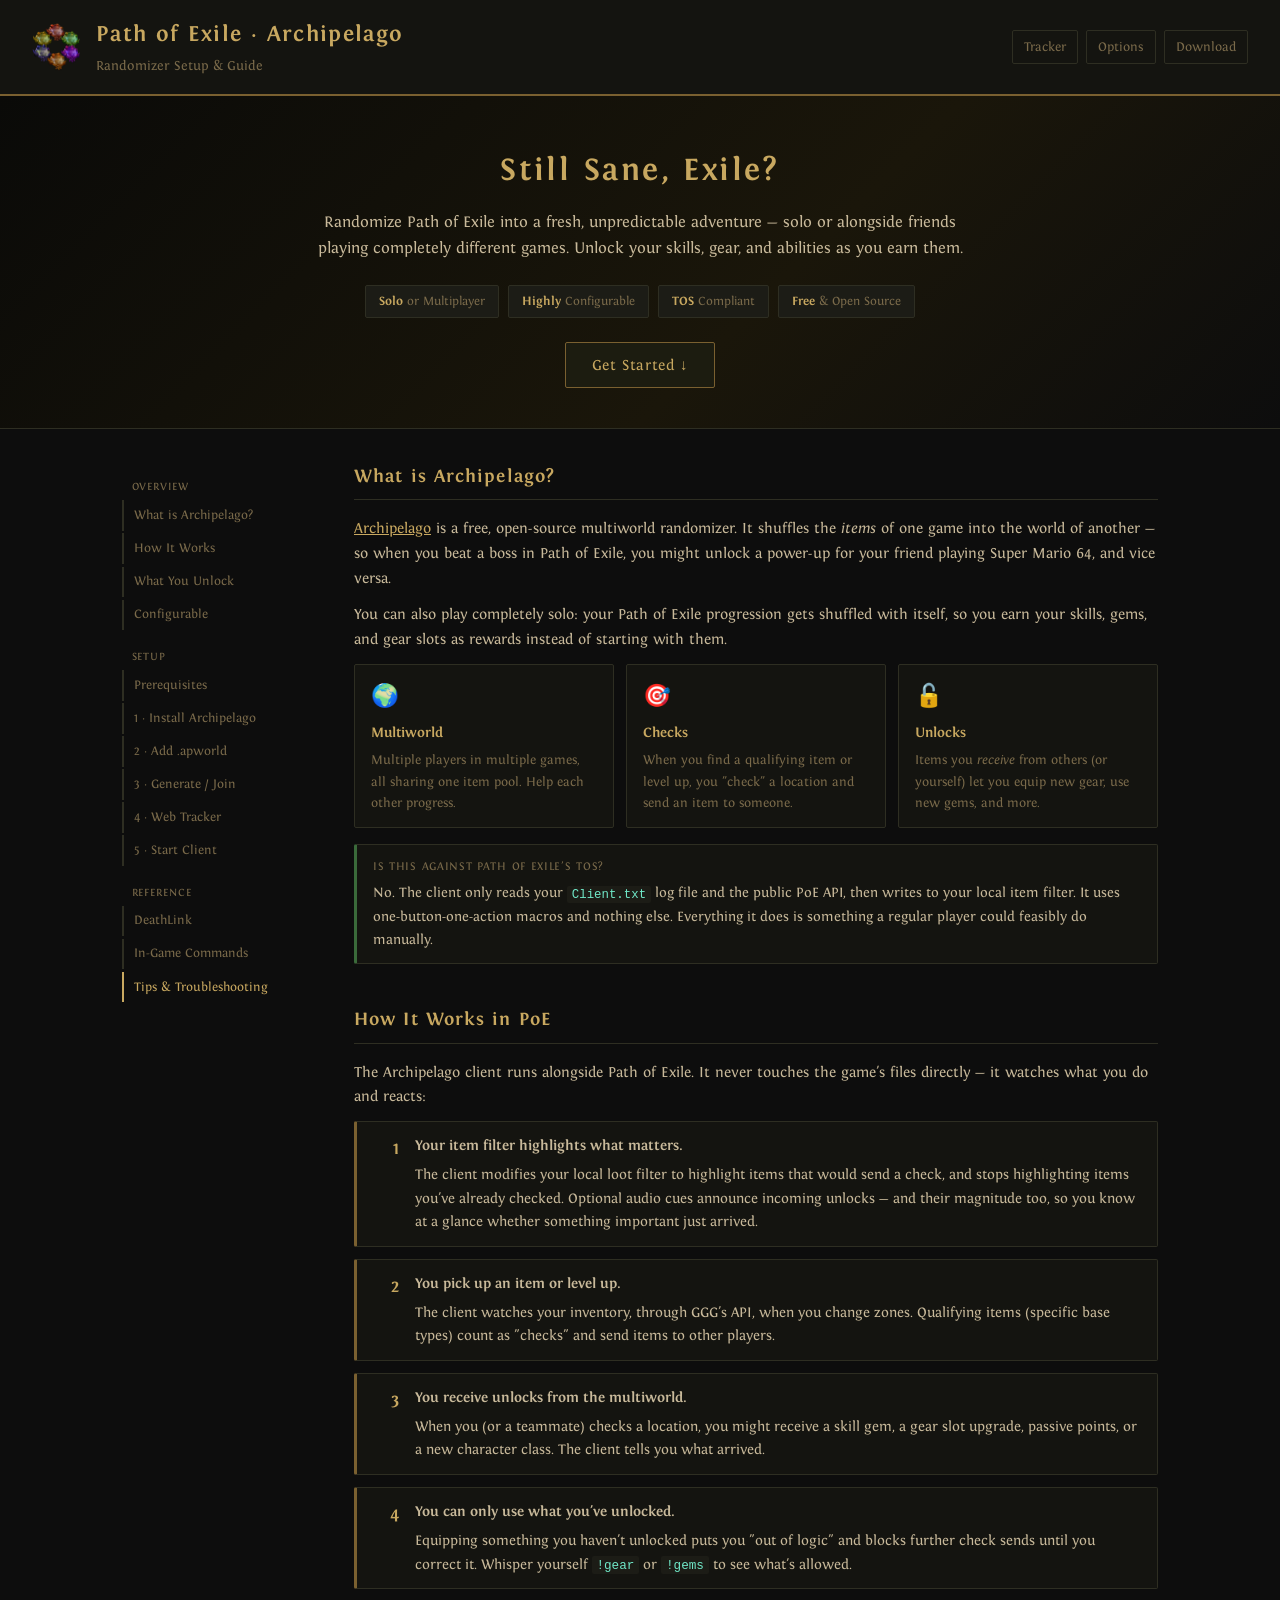
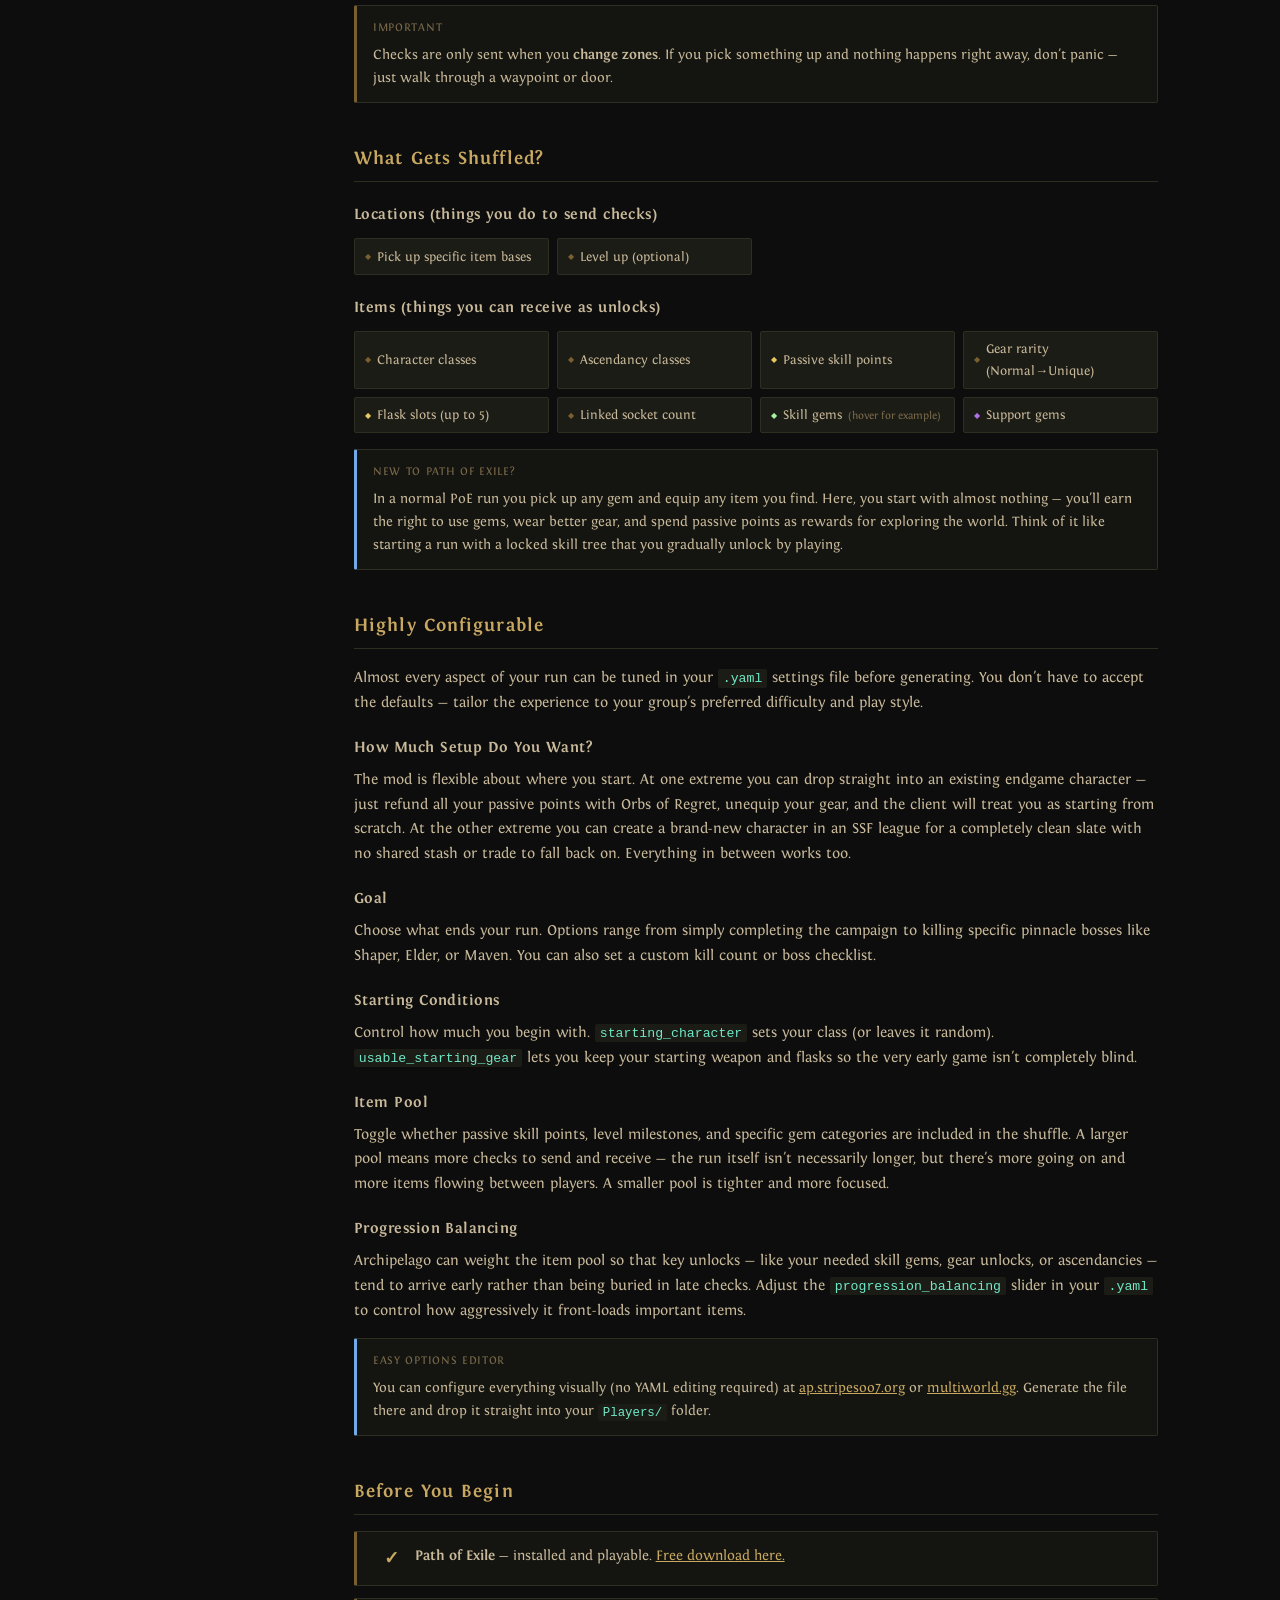
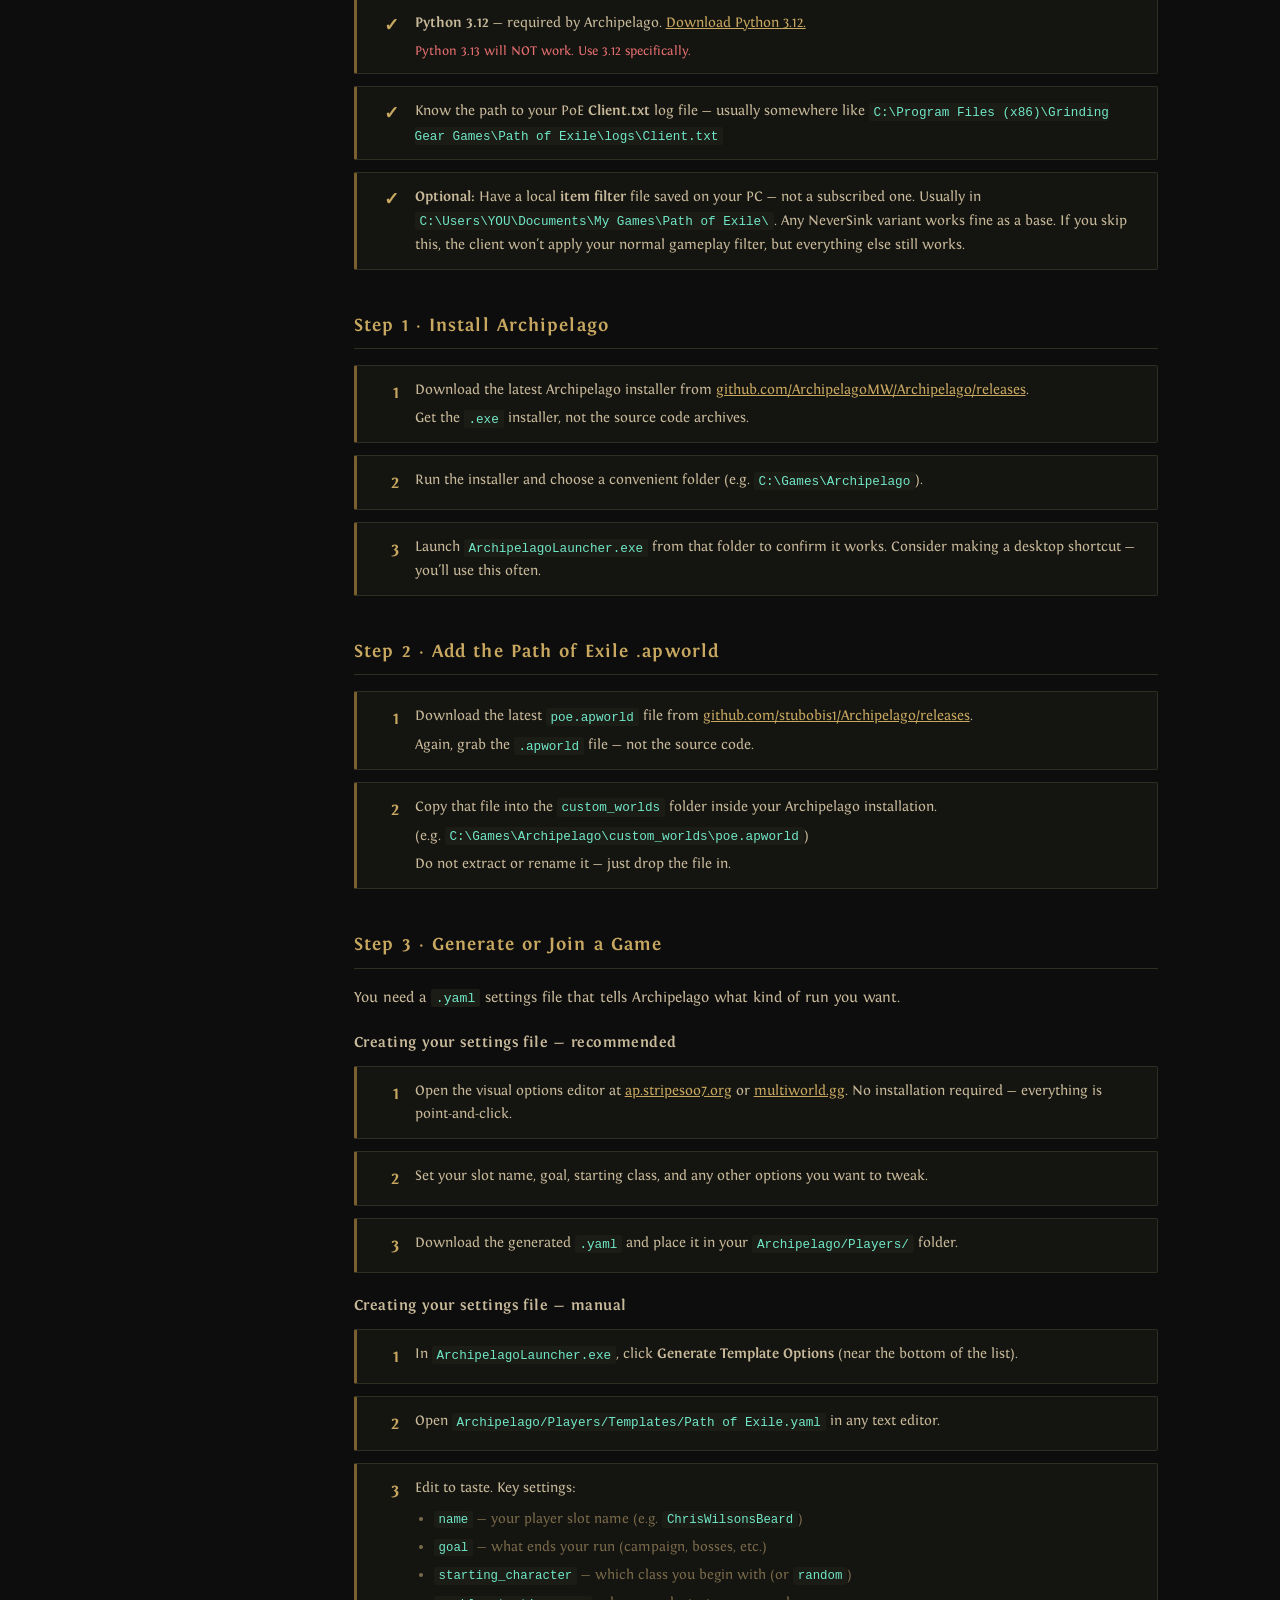
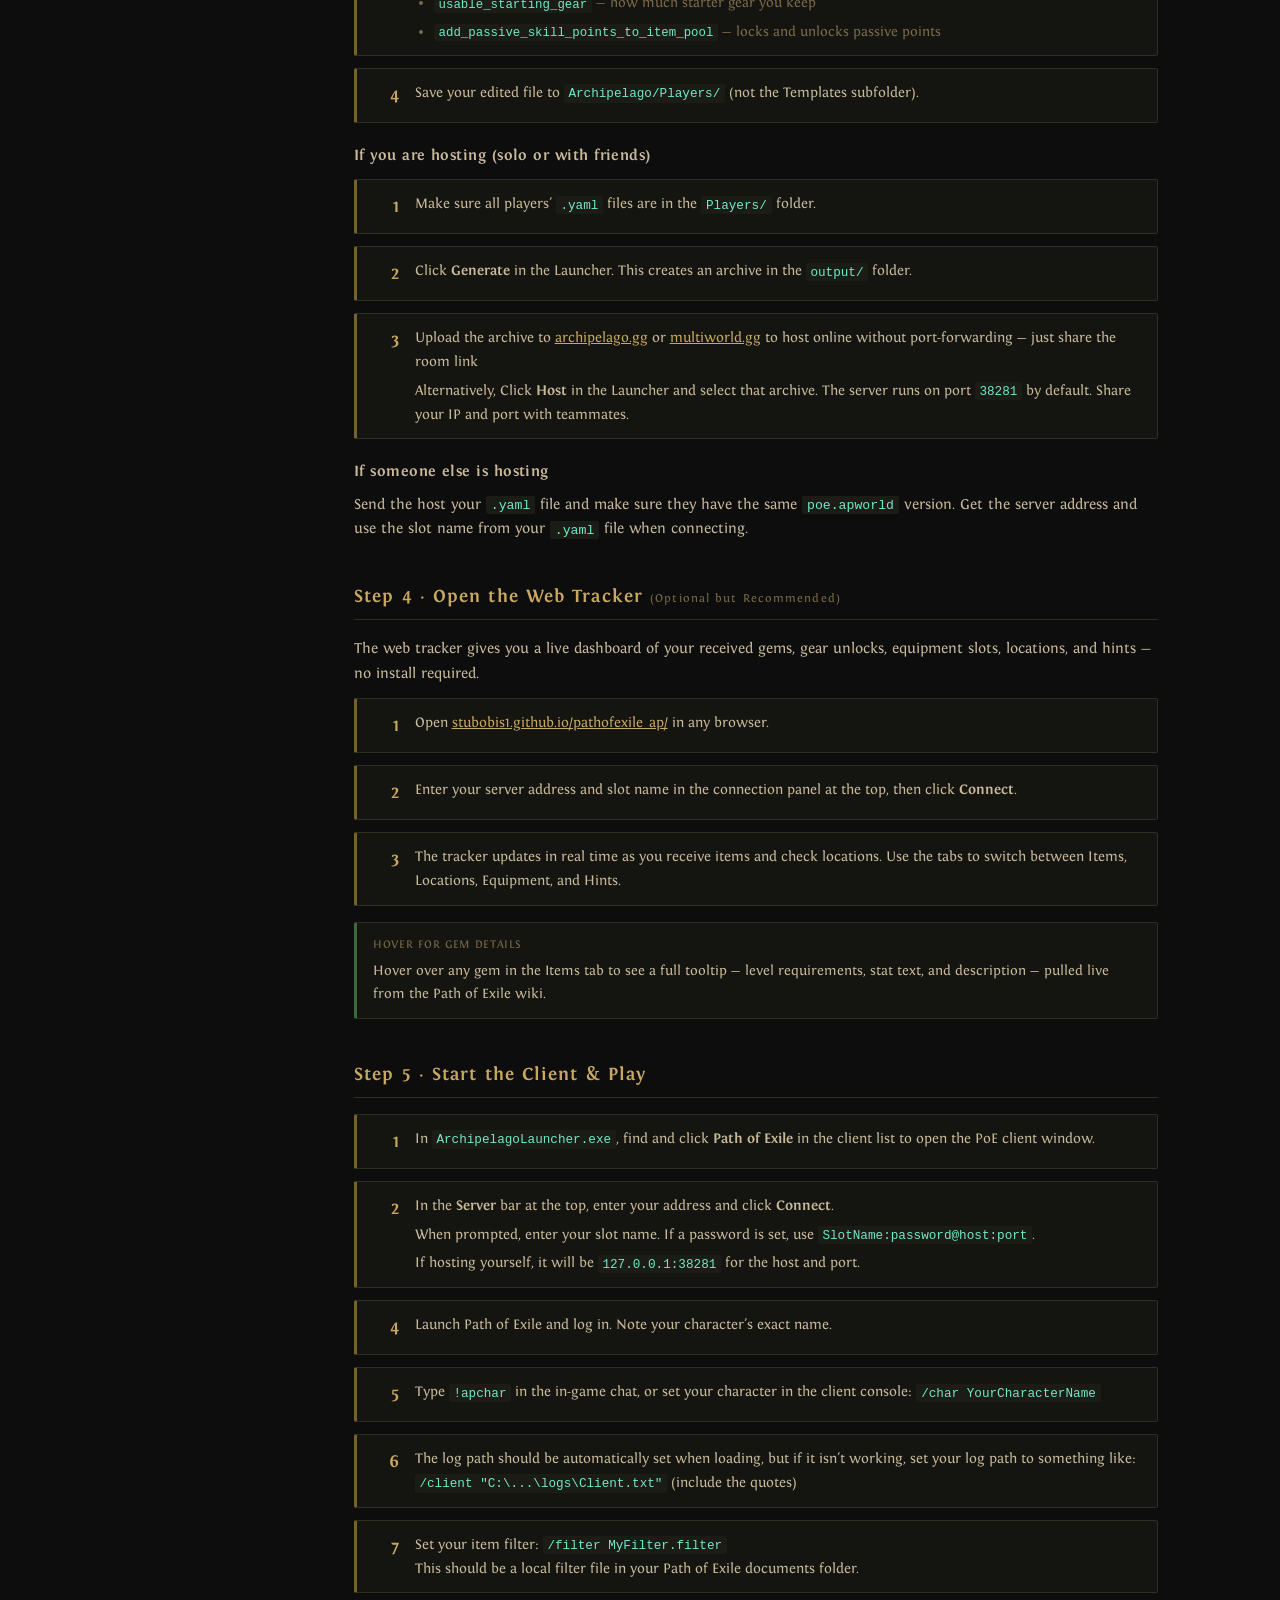
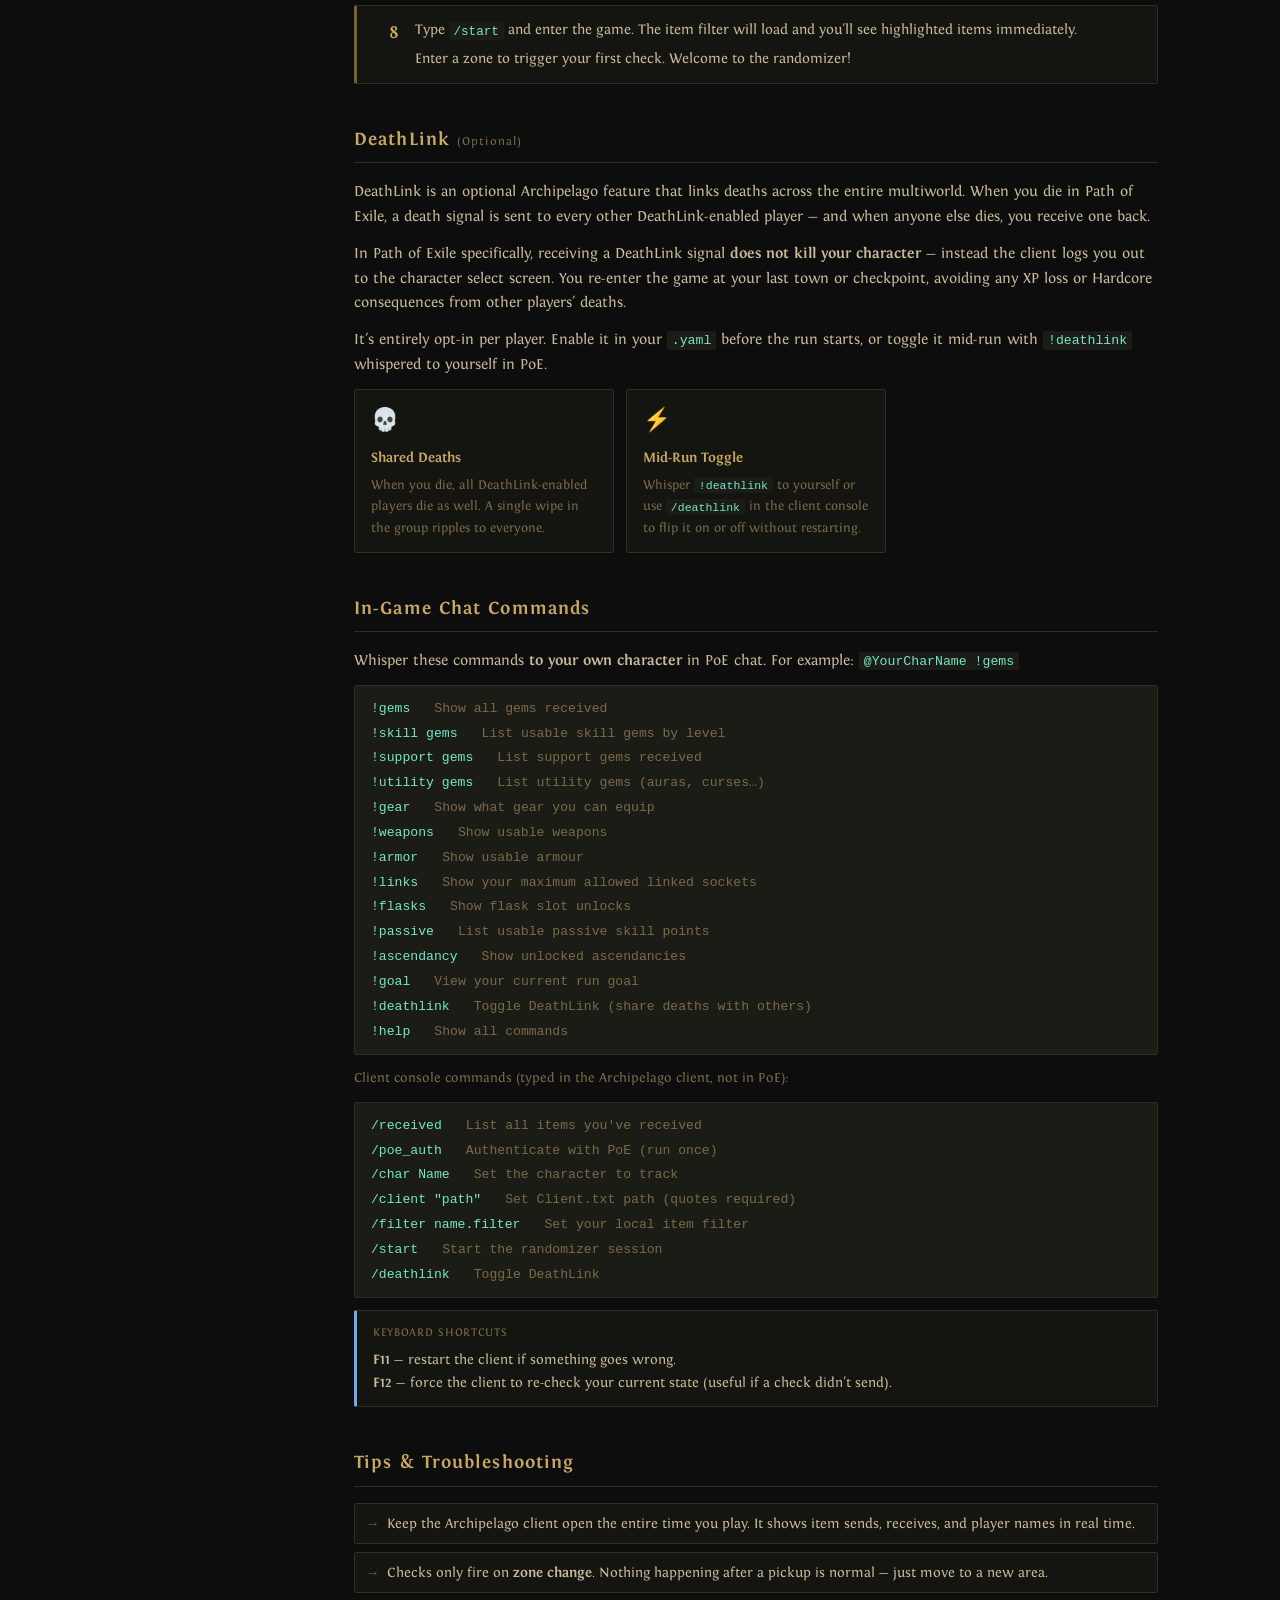
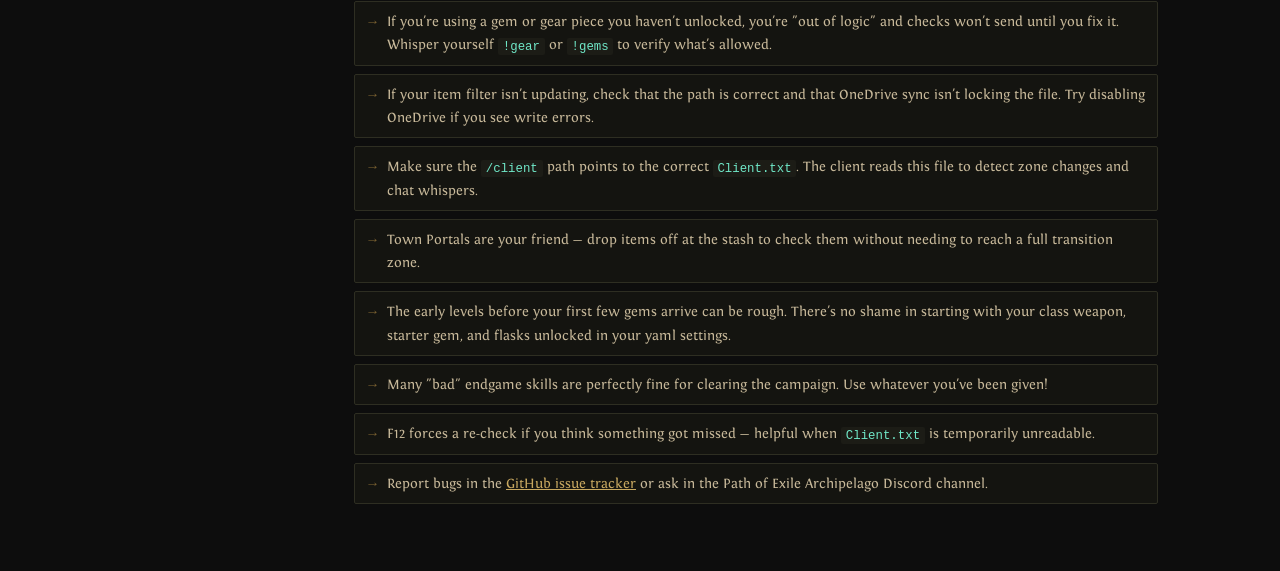
==== guide.html @ 64360c92 "wip guide and options" ====
<!DOCTYPE html>
<html lang="en">
<head>
  <meta charset="UTF-8">
  <meta name="viewport" content="width=device-width, initial-scale=1.0">
  <title>Path of Exile Archipelago — Setup Guide</title>
  <link rel="icon" href="images/poeAP.png">
  <style>
    @font-face {
      font-family: 'Fontin';
      src: url('fontin_pc/Fontin-Regular.otf') format('opentype');
      font-weight: normal;
      font-style: normal;
    }
    @font-face {
      font-family: 'Fontin';
      src: url('fontin_pc/Fontin-Bold.otf') format('opentype');
      font-weight: bold;
      font-style: normal;
    }
    @font-face {
      font-family: 'Fontin';
      src: url('fontin_pc/Fontin-Italic.otf') format('opentype');
      font-weight: normal;
      font-style: italic;
    }
    @font-face {
      font-family: 'Fontin SmallCaps';
      src: url('fontin_pc/Fontin-SmallCaps.otf') format('opentype');
      font-weight: normal;
      font-style: normal;
    }
    *, *::before, *::after { box-sizing: border-box; margin: 0; padding: 0; }

    :root {
      --bg:       #0d0d0d;
      --bg2:      #141410;
      --bg3:      #1c1c16;
      --border:   #2e2e22;
      --gold:     #c8a860;
      --gold-dim: #7a6030;
      --text:     #c8b99a;
      --text-dim: #7a6a4a;
      --green:    #a5f3a5;
      --green-dim:#3a6a3a;
      --red:      #e87070;
      --blue:     #70aae8;
      --purple:   #b070e8;
      --teal:     #70e8c8;
    }

    html, body { height: 100%; }

    body {
      background: var(--bg);
      color: var(--text);
      font-family: 'Fontin', 'Georgia', serif;
      font-size: 15px;
      line-height: 1.65;
      display: flex;
      flex-direction: column;
    }

    /* ── Header ── */
    #header {
      background: var(--bg2);
      border-bottom: 2px solid var(--gold-dim);
      padding: 1rem 2rem;
      display: flex;
      align-items: center;
      gap: 1rem;
    }
    #header-logo { height: 48px; width: auto; flex-shrink: 0; }
    #header-titles { flex: 1; }
    #header h1 { font-size: 1.4rem; color: var(--gold); letter-spacing: 0.06em; }
    #header p  { font-size: 0.85rem; color: var(--text-dim); margin-top: 0.15rem; }
    #header-nav a {
      color: var(--text-dim);
      text-decoration: none;
      font-size: 0.82rem;
      padding: 0.3rem 0.7rem;
      border: 1px solid var(--border);
      border-radius: 2px;
      transition: color 0.2s, border-color 0.2s;
      white-space: nowrap;
    }
    #header-nav a:hover { color: var(--gold); border-color: var(--gold-dim); }

    /* ── Hero ── */
    #hero {
      background: linear-gradient(135deg, #0a0a08 0%, #1a160a 60%, #0d0d0d 100%);
      border-bottom: 1px solid var(--border);
      padding: 3rem 2rem 2.5rem;
      text-align: center;
    }
    #hero h2 {
      font-size: 2rem;
      color: var(--gold);
      letter-spacing: 0.08em;
      margin-bottom: 0.75rem;
    }
    #hero p {
      max-width: 680px;
      margin: 0 auto 1.5rem;
      color: var(--text);
      font-size: 1rem;
    }
    .hero-badge-row {
      display: flex;
      flex-wrap: wrap;
      gap: 0.6rem;
      justify-content: center;
      margin-bottom: 1.5rem;
    }
    .hero-badge {
      background: var(--bg3);
      border: 1px solid var(--border);
      padding: 0.3rem 0.8rem;
      border-radius: 2px;
      font-size: 0.78rem;
      color: var(--text-dim);
    }
    .hero-badge span { color: var(--gold); font-weight: bold; }
    .btn-primary {
      display: inline-block;
      background: #1c1c10;
      border: 1px solid var(--gold-dim);
      color: var(--gold);
      font-family: 'Fontin', 'Georgia', serif;
      font-size: 0.95rem;
      padding: 0.6rem 1.6rem;
      cursor: pointer;
      border-radius: 2px;
      text-decoration: none;
      transition: background 0.2s, border-color 0.2s;
      letter-spacing: 0.04em;
    }
    .btn-primary:hover { background: #2a2a14; border-color: var(--gold); }

    /* ── Page Layout ── */
    #page { flex: 1; display: flex; max-width: 1100px; width: 100%; margin: 0 auto; padding: 2rem; gap: 2rem; }

    /* ── Sidebar nav ── */
    #nav-toggle { display: none; }
    #nav-dropdown { display: block; }
    #sidenav {
      width: 200px;
      flex-shrink: 0;
      position: sticky;
      top: 1rem;
      align-self: flex-start;
    }
    #sidenav ul { list-style: none; }
    #sidenav li + li { margin-top: 0.15rem; }
    #sidenav a {
      display: block;
      color: var(--text-dim);
      text-decoration: none;
      font-size: 0.8rem;
      padding: 0.3rem 0.6rem;
      border-left: 2px solid var(--border);
      transition: color 0.2s, border-color 0.2s;
    }
    #sidenav a:hover, #sidenav a.active { color: var(--gold); border-left-color: var(--gold); }
    #sidenav .nav-section {
      font-size: 0.68rem;
      text-transform: uppercase;
      letter-spacing: 0.08em;
      color: var(--text-dim);
      padding: 0.6rem 0.6rem 0.25rem;
      margin-top: 0.5rem;
    }

    /* ── Main content ── */
    #main { flex: 1; min-width: 0; }

    /* ── Sections ── */
    .guide-section {
      margin-bottom: 2.5rem;
      scroll-margin-top: 1rem;
    }
    .guide-section h2 {
      font-size: 1.15rem;
      color: var(--gold);
      letter-spacing: 0.06em;
      border-bottom: 1px solid var(--border);
      padding-bottom: 0.5rem;
      margin-bottom: 1rem;
    }
    .guide-section h3 {
      font-size: 0.95rem;
      color: var(--text);
      margin: 1.2rem 0 0.5rem;
      letter-spacing: 0.03em;
    }
    .guide-section p { margin-bottom: 0.75rem; color: var(--text); }
    .guide-section p:last-child { margin-bottom: 0; }

    /* ── Step cards ── */
    .step-list { display: flex; flex-direction: column; gap: 0.75rem; margin-top: 0.75rem; }
    .step-card {
      background: var(--bg2);
      border: 1px solid var(--border);
      border-left: 3px solid var(--gold-dim);
      border-radius: 2px;
      padding: 0.75rem 1rem;
      display: flex;
      gap: 1rem;
      align-items: flex-start;
    }
    .step-num {
      color: var(--gold);
      font-size: 1.1rem;
      font-weight: bold;
      flex-shrink: 0;
      min-width: 1.6rem;
      text-align: right;
    }
    .step-body { flex: 1; }
    .step-body strong { color: var(--text); }
    .step-body p { margin-bottom: 0.3rem; font-size: 0.9rem; }
    .step-body p:last-child { margin-bottom: 0; }

    /* ── Info / warning boxes ── */
    .info-box {
      background: var(--bg2);
      border: 1px solid var(--border);
      border-left: 3px solid var(--blue);
      border-radius: 2px;
      padding: 0.75rem 1rem;
      margin: 1rem 0;
      font-size: 0.88rem;
    }
    .info-box.warn { border-left-color: var(--gold-dim); }
    .info-box.ok   { border-left-color: var(--green-dim); }
    .info-box .box-title {
      font-size: 0.72rem;
      text-transform: uppercase;
      letter-spacing: 0.06em;
      color: var(--text-dim);
      margin-bottom: 0.35rem;
    }
    .info-box p { margin: 0; }

    /* ── Concept cards ── */
    .concept-grid {
      display: grid;
      grid-template-columns: repeat(auto-fill, minmax(220px, 1fr));
      gap: 0.75rem;
      margin-top: 0.75rem;
    }
    .concept-card {
      background: var(--bg2);
      border: 1px solid var(--border);
      border-radius: 2px;
      padding: 0.8rem 1rem;
    }
    .concept-card .cc-icon { font-size: 1.4rem; margin-bottom: 0.4rem; }
    .concept-card .cc-title { color: var(--gold); font-size: 0.88rem; font-weight: bold; margin-bottom: 0.3rem; }
    .concept-card .cc-body { font-size: 0.82rem; color: var(--text-dim); }

    /* ── Item unlock list ── */
    .unlock-grid {
      display: grid;
      grid-template-columns: repeat(auto-fill, minmax(180px, 1fr));
      gap: 0.5rem;
      margin-top: 0.75rem;
    }
    .unlock-item {
      background: var(--bg3);
      border: 1px solid var(--border);
      border-radius: 2px;
      padding: 0.4rem 0.6rem;
      font-size: 0.82rem;
      display: flex;
      align-items: center;
      gap: 0.4rem;
    }
    .unlock-item::before { content: "◆"; font-size: 0.5rem; color: var(--gold-dim); flex-shrink: 0; }
    .unlock-item.gem::before    { color: var(--green); }
    .unlock-item.support::before{ color: var(--purple); }
    .unlock-item.util::before   { color: var(--blue); }
    .unlock-item.flask::before  { color: #e8c860; }

    /* ── Code / commands ── */
    .cmd-block {
      background: var(--bg3);
      border: 1px solid var(--border);
      border-radius: 2px;
      padding: 0.75rem 1rem;
      font-family: monospace;
      font-size: 0.82rem;
      margin: 0.75rem 0;
      overflow-x: auto;
    }
    .cmd-block .cmd-line { display: flex; gap: 1.5rem; margin-bottom: 0.2rem; }
    .cmd-block .cmd-line:last-child { margin-bottom: 0; }
    .cmd-code { color: var(--teal); white-space: nowrap; }
    .cmd-desc { color: var(--text-dim); }
    code {
      font-family: monospace;
      background: var(--bg3);
      color: var(--teal);
      padding: 0.1rem 0.3rem;
      border-radius: 2px;
      font-size: 0.88em;
    }
    a { color: var(--gold); }
    a:hover { color: #e8c880; }

    /* ── Tips list ── */
    .tips-list { list-style: none; display: flex; flex-direction: column; gap: 0.5rem; margin-top: 0.5rem; }
    .tips-list li {
      background: var(--bg2);
      border: 1px solid var(--border);
      border-radius: 2px;
      padding: 0.5rem 0.75rem;
      font-size: 0.88rem;
      padding-left: 2rem;
      position: relative;
    }
    .tips-list li::before {
      content: "→";
      position: absolute;
      left: 0.65rem;
      color: var(--gold-dim);
    }

    /* ── Responsive ── */
    @media (max-width: 700px) {
      /* Header */
      #header { padding: 0.6rem 1rem; gap: 0.6rem; }
      #header h1 { font-size: 1rem; }
      #header p { display: none; }
      #header-logo { height: 32px; }
      #header-nav a { font-size: 0.75rem; padding: 0.25rem 0.5rem; }

      /* Hero */
      #hero { padding: 2rem 1rem 1.5rem; }
      #hero h2 { font-size: 1.35rem; }
      #hero p { font-size: 0.9rem; }
      .hero-badge-row { gap: 0.4rem; }
      .hero-badge { font-size: 0.72rem; padding: 0.2rem 0.6rem; }

      /* Layout */
      #page { flex-direction: column; padding: 1rem; gap: 0; }

      /* Sidenav — sticky collapsible dropdown */
      #sidenav {
        width: 100%;
        position: sticky;
        top: 0;
        z-index: 50;
        background: var(--bg2);
        border-bottom: 1px solid var(--border);
        margin: 0 -1rem;
        width: calc(100% + 2rem);
        padding: 0;
      }
      #sidenav::after { display: none; }
      #nav-toggle {
        display: flex;
        align-items: center;
        justify-content: space-between;
        width: 100%;
        padding: 0.6rem 1rem;
        background: none;
        border: none;
        color: var(--gold);
        font-family: 'Fontin SmallCaps', serif;
        font-size: 0.85rem;
        cursor: pointer;
        text-align: left;
      }
      #nav-toggle-label { flex: 1; }
      #nav-toggle-arrow {
        font-size: 0.7rem;
        color: var(--text-dim);
        transition: transform 0.2s;
      }
      #sidenav.open #nav-toggle-arrow { transform: rotate(180deg); }
      #nav-dropdown {
        display: none;
        padding: 0.25rem 0 0.5rem;
        border-top: 1px solid var(--border);
      }
      #sidenav.open #nav-dropdown { display: block; }
      #sidenav ul {
        display: block;
        padding: 0;
      }
      #sidenav li + li { margin-top: 0; }
      #sidenav .nav-section {
        font-size: 0.62rem;
        padding: 0.4rem 1rem 0.15rem;
        margin-top: 0.25rem;
      }
      #sidenav a {
        border-left: none;
        border: none;
        border-radius: 0;
        padding: 0.45rem 1.25rem;
        white-space: normal;
        font-size: 0.82rem;
        color: var(--text-dim);
        display: block;
      }
      #sidenav a:hover  { color: var(--text); background: var(--bg3); }
      #sidenav a.active { color: var(--gold); background: var(--bg3); }

      #main { margin-top: 1rem; }

      /* Sections */
      .guide-section { margin-bottom: 1.75rem; }
      .guide-section h2 { font-size: 1rem; }
      .guide-section h3 { font-size: 0.88rem; }

      /* Step cards */
      .step-card { padding: 0.6rem 0.75rem; gap: 0.6rem; }
      .step-num { font-size: 0.95rem; min-width: 1.2rem; }
      .step-body p { font-size: 0.83rem; }

      /* Grids — single column */
      .concept-grid { grid-template-columns: 1fr; }
      .unlock-grid  { grid-template-columns: 1fr 1fr; }

      /* Code blocks */
      .cmd-block { font-size: 0.75rem; padding: 0.6rem 0.75rem; }
      .cmd-block .cmd-line { flex-direction: column; gap: 0.1rem; }
      .cmd-desc { font-size: 0.72rem; }

      /* Tips */
      .tips-list li { font-size: 0.83rem; }

      /* Info boxes */
      .info-box { font-size: 0.83rem; padding: 0.6rem 0.75rem; }
    }
  </style>
</head>
<body>

<!-- ── Header ── -->
<div id="header">
  <img id="header-logo" src="images/poeAP.png" alt="PoE Archipelago">
  <div id="header-titles">
    <h1>Path of Exile · Archipelago</h1>
    <p>Randomizer Setup &amp; Guide</p>
  </div>
  <nav id="header-nav" style="display:flex;gap:0.5rem">
    <a href="index.html">Tracker</a>
    <a href="options.html">Options</a>
    <a href="https://github.com/stubobis1/Archipelago/releases" target="_blank">Download</a>
  </nav>
</div>

<!-- ── Hero ── -->
<div id="hero">
  <h2>Still Sane, Exile?</h2>
  <p>
    Randomize Path of Exile into a fresh, unpredictable adventure — solo or alongside friends
    playing completely different games. Unlock your skills, gear, and abilities as you earn them.
  </p>
  <div class="hero-badge-row">
    <div class="hero-badge"><span>Solo</span> or Multiplayer</div>
    <div class="hero-badge"><span>Highly</span> Configurable</div>
    <div class="hero-badge"><span>TOS</span> Compliant</div>
    <div class="hero-badge"><span>Free</span> &amp; Open Source</div>
  </div>
  <a class="btn-primary" href="#what-is-archipelago">Get Started ↓</a>
</div>

<!-- ── Main layout ── -->
<div id="page">

  <!-- Sidebar -->
  <nav id="sidenav">
    <button id="nav-toggle" aria-expanded="false" aria-controls="nav-dropdown">
      <span id="nav-toggle-label">Navigation</span>
      <span id="nav-toggle-arrow">▼</span>
    </button>
    <div id="nav-dropdown">
      <div class="nav-section">Overview</div>
      <ul>
        <li><a href="#what-is-archipelago">What is Archipelago?</a></li>
        <li><a href="#how-it-works">How It Works</a></li>
        <li><a href="#what-you-unlock">What You Unlock</a></li>
        <li><a href="#configurable">Configurable</a></li>
      </ul>
      <div class="nav-section">Setup</div>
      <ul>
        <li><a href="#prerequisites">Prerequisites</a></li>
        <li><a href="#install-archipelago">1 · Install Archipelago</a></li>
        <li><a href="#add-apworld">2 · Add .apworld</a></li>
        <li><a href="#generate">3 · Generate / Join</a></li>
        <li><a href="#poptracker">4 · Web Tracker</a></li>
        <li><a href="#start-client">5 · Start Client</a></li>
      </ul>
      <div class="nav-section">Reference</div>
      <ul>
        <li><a href="#deathlink">DeathLink</a></li>
        <li><a href="#commands">In-Game Commands</a></li>
        <li><a href="#tips">Tips &amp; Troubleshooting</a></li>
      </ul>
    </div>
  </nav>

  <!-- Main -->
  <main id="main">

    <!-- ── What is Archipelago ── -->
    <section class="guide-section" id="what-is-archipelago">
      <h2>What is Archipelago?</h2>
      <p>
        <a href="https://archipelago.gg" target="_blank">Archipelago</a> is a free, open-source multiworld randomizer.
        It shuffles the <em>items</em> of one game into the world of another — so when you beat a boss in Path of Exile,
        you might unlock a power-up for your friend playing Super Mario 64, and vice versa.
      </p>
      <p>
        You can also play completely solo: your Path of Exile progression gets shuffled with itself, so you
        earn your skills, gems, and gear slots as rewards instead of starting with them.
      </p>

      <div class="concept-grid">
        <div class="concept-card">
          <div class="cc-icon">🌍</div>
          <div class="cc-title">Multiworld</div>
          <div class="cc-body">Multiple players in multiple games, all sharing one item pool. Help each other progress.</div>
        </div>
        <div class="concept-card">
          <div class="cc-icon">🎯</div>
          <div class="cc-title">Checks</div>
          <div class="cc-body">When you find a qualifying item or level up, you "check" a location and send an item to someone.</div>
        </div>
        <div class="concept-card">
          <div class="cc-icon">🔓</div>
          <div class="cc-title">Unlocks</div>
          <div class="cc-body">Items you <em>receive</em> from others (or yourself) let you equip new gear, use new gems, and more.</div>
        </div>
      </div>

      <div class="info-box ok" style="margin-top:1rem">
        <div class="box-title">Is this against Path of Exile's ToS?</div>
        <p>No. The client only reads your <code>Client.txt</code> log file and the public PoE API, then writes to your
        local item filter. It uses one-button-one-action macros and nothing else. Everything it does is something
        a regular player could feasibly do manually.</p>
      </div>
    </section>


    <!-- ── How It Works ── -->
    <section class="guide-section" id="how-it-works">
      <h2>How It Works in PoE</h2>
      <p>The Archipelago client runs alongside Path of Exile. It never touches the game's files directly — it watches
      what you do and reacts:</p>

      <div class="step-list">
          <div class="step-card">
          <div class="step-num">1</div>
          <div class="step-body">
            <p><strong>Your item filter highlights what matters.</strong></p>
            <p>The client modifies your local loot filter to highlight items that would send a check,
            and stops highlighting items you've already checked. Optional audio cues announce incoming unlocks — and their magnitude too, so you know at a glance whether something important just arrived.</p>
          </div>
        </div>
        <div class="step-card">
          <div class="step-num">2</div>
          <div class="step-body">
            <p><strong>You pick up an item or level up.</strong></p>
            <p>The client watches your inventory, through GGG's API, when you change zones. Qualifying items (specific base types)
            count as "checks" and send items to other players.</p>
          </div>
        </div>

        <div class="step-card">
          <div class="step-num">3</div>
          <div class="step-body">
            <p><strong>You receive unlocks from the multiworld.</strong></p>
            <p>When you (or a teammate) checks a location, you might receive a skill gem, a gear slot upgrade,
            passive points, or a new character class. The client tells you what arrived.</p>
          </div>
        </div>
        <div class="step-card">
          <div class="step-num">4</div>
          <div class="step-body">
            <p><strong>You can only use what you've unlocked.</strong></p>
            <p>Equipping something you haven't unlocked puts you "out of logic" and blocks further check
            sends until you correct it. Whisper yourself <code>!gear</code> or <code>!gems</code> to see
            what's allowed.</p>
          </div>
        </div>
      </div>

      <div class="info-box warn" style="margin-top:1rem">
        <div class="box-title">Important</div>
        <p>Checks are only sent when you <strong>change zones</strong>. If you pick something up and nothing
        happens right away, don't panic — just walk through a waypoint or door.</p>
      </div>
    </section>

    <!-- ── What You Unlock ── -->
    <section class="guide-section" id="what-you-unlock">
      <h2>What Gets Shuffled?</h2>

      <h3>Locations (things you do to send checks)</h3>
      <div class="unlock-grid">
        <div class="unlock-item">Pick up specific item bases</div>
        <div class="unlock-item">Level up (optional)</div>
      </div>

      <h3 style="margin-top:1.2rem">Items (things you can receive as unlocks)</h3>
      <div class="unlock-grid">
        <div class="unlock-item">Character classes</div>
        <div class="unlock-item">Ascendancy classes</div>
        <div class="unlock-item flask">Passive skill points</div>
        <div class="unlock-item">Gear rarity (Normal→Unique)</div>
        <div class="unlock-item flask">Flask slots (up to 5)</div>
        <div class="unlock-item">Linked socket count</div>
        <div class="unlock-item gem" data-gem="Arc">Skill gems <small style="color:var(--text-dim)">(hover for example)</small></div>
        <div class="unlock-item support" data-gem="Added Cold Damage Support">Support gems</div>
      </div>

      <div class="info-box" style="margin-top:1rem">
        <div class="box-title">New to Path of Exile?</div>
        <p>In a normal PoE run you pick up any gem and equip any item you find. Here, you start with almost
        nothing — you'll earn the right to use gems, wear better gear, and spend passive points as
        rewards for exploring the world. Think of it like starting a run with a locked skill tree that
        you gradually unlock by playing.</p>
      </div>
    </section>

    
    <!-- ── Configurable ── -->
    <section class="guide-section" id="configurable">
      <h2>Highly Configurable</h2>
      <p>
        Almost every aspect of your run can be tuned in your <code>.yaml</code> settings file before generating. You don't
        have to accept the defaults — tailor the experience to your group's preferred difficulty and play style.
      </p>

      <h3>How Much Setup Do You Want?</h3>
      <p>
        The mod is flexible about where you start. At one extreme you can drop straight into an existing
        endgame character — just refund all your passive points with Orbs of Regret, unequip your gear, and
        the client will treat you as starting from scratch. At the other extreme you can create a brand-new
        character in an SSF league for a completely clean slate with no shared stash or trade to fall back on.
        Everything in between works too.
      </p>

      <h3>Goal</h3>
      <p>Choose what ends your run. Options range from simply completing the campaign to killing specific pinnacle bosses
      like Shaper, Elder, or Maven. You can also set a custom kill count or boss checklist.</p>

      <h3>Starting Conditions</h3>
      <p>Control how much you begin with. <code>starting_character</code> sets your class (or leaves it random).
      <code>usable_starting_gear</code> lets you keep your starting weapon and flasks so the very early game isn't completely blind.</p>

      <h3>Item Pool</h3>
      <p>Toggle whether passive skill points, level milestones, and specific gem categories are included in the shuffle.
      A larger pool means more checks to send and receive — the run itself isn't necessarily longer, but there's more
      going on and more items flowing between players. A smaller pool is tighter and more focused.</p>

      <h3>Progression Balancing</h3>
      <p>Archipelago can weight the item pool so that key unlocks — like your needed skill gems, gear unlocks, or ascendancies —
      tend to arrive early rather than being buried in late checks. Adjust the <code>progression_balancing</code>
      slider in your <code>.yaml</code> to control how aggressively it front-loads important items.</p>

      <div class="info-box" style="margin-top:1rem">
        <div class="box-title">Easy Options Editor</div>
        <p>You can configure everything visually (no YAML editing required) at
        <a href="https://ap.stripesoo7.org/games/Path%20of%20Exile/player-options" target="_blank">ap.stripesoo7.org</a>
        or <a href="https://multiworld.gg/games/Path%20of%20Exile/player-options" target="_blank">multiworld.gg</a>.
        Generate the file there and drop it straight into your <code>Players/</code> folder.</p>
      </div>
    </section>


    <!-- ── Prerequisites ── -->
    <section class="guide-section" id="prerequisites">
      <h2>Before You Begin</h2>
      <div class="step-list">
        <div class="step-card">
          <div class="step-num">✓</div>
          <div class="step-body">
            <p><strong>Path of Exile</strong> — installed and playable.
            <a href="https://www.pathofexile.com" target="_blank">Free download here.</a></p>
          </div>
        </div>
        <div class="step-card">
          <div class="step-num">✓</div>
          <div class="step-body">
            <p><strong>Python 3.12</strong> — required by Archipelago.
            <a href="https://www.python.org/downloads/release/python-31210/" target="_blank">Download Python 3.12.</a></p>
            <p style="color:var(--red);font-size:0.82rem">Python 3.13 will NOT work. Use 3.12 specifically.</p>
          </div>
        </div>
        <div class="step-card">
          <div class="step-num">✓</div>
          <div class="step-body">
            <p>Know the path to your PoE <strong>Client.txt</strong> log file — usually somewhere like
            <code>C:\Program Files (x86)\Grinding Gear Games\Path of Exile\logs\Client.txt</code></p>
          </div>
        </div>
        <div class="step-card">
          <div class="step-num">✓</div>
          <div class="step-body">
            <p><strong>Optional:</strong> Have a local <strong>item filter</strong> file saved on your PC — not a subscribed one.
            Usually in <code>C:\Users\YOU\Documents\My Games\Path of Exile\</code>.
            Any NeverSink variant works fine as a base. If you skip this, the client won't apply your normal gameplay filter,
            but everything else still works.</p>
          </div>
        </div>
      </div>
    </section>

    <!-- ── Install Archipelago ── -->
    <section class="guide-section" id="install-archipelago">
      <h2>Step 1 · Install Archipelago</h2>
      <div class="step-list">
        <div class="step-card">
          <div class="step-num">1</div>
          <div class="step-body">
            <p>Download the latest Archipelago installer from
            <a href="https://github.com/ArchipelagoMW/Archipelago/releases" target="_blank">github.com/ArchipelagoMW/Archipelago/releases</a>.</p>
            <p>Get the <code>.exe</code> installer, not the source code archives.</p>
          </div>
        </div>
        <div class="step-card">
          <div class="step-num">2</div>
          <div class="step-body">
            <p>Run the installer and choose a convenient folder (e.g. <code>C:\Games\Archipelago</code>).</p>
          </div>
        </div>
        <div class="step-card">
          <div class="step-num">3</div>
          <div class="step-body">
            <p>Launch <code>ArchipelagoLauncher.exe</code> from that folder to confirm it works.
            Consider making a desktop shortcut — you'll use this often.</p>
          </div>
        </div>
      </div>
    </section>

    <!-- ── Add apworld ── -->
    <section class="guide-section" id="add-apworld">
      <h2>Step 2 · Add the Path of Exile .apworld</h2>
      <div class="step-list">
        <div class="step-card">
          <div class="step-num">1</div>
          <div class="step-body">
            <p>Download the latest <code>poe.apworld</code> file from
            <a href="https://github.com/stubobis1/Archipelago/releases" target="_blank">github.com/stubobis1/Archipelago/releases</a>.</p>
            <p>Again, grab the <code>.apworld</code> file — not the source code.</p>
          </div>
        </div>
        <div class="step-card">
          <div class="step-num">2</div>
          <div class="step-body">
            <p>Copy that file into the <code>custom_worlds</code> folder inside your Archipelago installation.</p> 
            <p>(e.g. <code>C:\Games\Archipelago\custom_worlds\poe.apworld</code>)</p>
            <p>Do not extract or rename it — just drop the file in.</p>
          </div>
        </div>
      </div>
    </section>

    <!-- ── Generate ── -->
    <section class="guide-section" id="generate">
      <h2>Step 3 · Generate or Join a Game</h2>
      <p>You need a <code>.yaml</code> settings file that tells Archipelago what kind of run you want.</p>

      <h3>Creating your settings file — recommended</h3>
      <div class="step-list">
        <div class="step-card">
          <div class="step-num">1</div>
          <div class="step-body">
            <p>Open the visual options editor at
            <a href="https://ap.stripesoo7.org/games/Path%20of%20Exile/player-options" target="_blank">ap.stripesoo7.org</a>
            or <a href="https://multiworld.gg/games/Path%20of%20Exile/player-options" target="_blank">multiworld.gg</a>.
            No installation required — everything is point-and-click.</p>
          </div>
        </div>
        <div class="step-card">
          <div class="step-num">2</div>
          <div class="step-body">
            <p>Set your slot name, goal, starting class, and any other options you want to tweak.</p>
          </div>
        </div>
        <div class="step-card">
          <div class="step-num">3</div>
          <div class="step-body">
            <p>Download the generated <code>.yaml</code> and place it in your <code>Archipelago/Players/</code> folder.</p>
          </div>
        </div>
      </div>

      <h3>Creating your settings file — manual</h3>
      <div class="step-list">
        <div class="step-card">
          <div class="step-num">1</div>
          <div class="step-body">
            <p>In <code>ArchipelagoLauncher.exe</code>, click <strong>Generate Template Options</strong> (near the bottom of the list).</p>
          </div>
        </div>
        <div class="step-card">
          <div class="step-num">2</div>
          <div class="step-body">
            <p>Open <code>Archipelago/Players/Templates/Path of Exile.yaml</code> in any text editor.</p>
          </div>
        </div>
        <div class="step-card">
          <div class="step-num">3</div>
          <div class="step-body">
            <p>Edit to taste. Key settings:</p>
            <ul style="margin-top:0.4rem;padding-left:1.2rem;font-size:0.88rem;color:var(--text-dim);display:flex;flex-direction:column;gap:0.3rem">
              <li><code>name</code> — your player slot name (e.g. <code>ChrisWilsonsBeard</code>)</li>
              <li><code>goal</code> — what ends your run (campaign, bosses, etc.)</li>
              <li><code>starting_character</code> — which class you begin with (or <code>random</code>)</li>
              <li><code>usable_starting_gear</code> — how much starter gear you keep</li>
              <li><code>add_passive_skill_points_to_item_pool</code> — locks and unlocks passive points</li>
            </ul>
          </div>
        </div>
        <div class="step-card">
          <div class="step-num">4</div>
          <div class="step-body">
            <p>Save your edited file to <code>Archipelago/Players/</code> (not the Templates subfolder).</p>
          </div>
        </div>
      </div>

      <h3>If you are hosting (solo or with friends)</h3>
      <div class="step-list">
        <div class="step-card">
          <div class="step-num">1</div>
          <div class="step-body">
            <p>Make sure all players' <code>.yaml</code> files are in the <code>Players/</code> folder.</p>
          </div>
        </div>
        <div class="step-card">
          <div class="step-num">2</div>
          <div class="step-body">
            <p>Click <strong>Generate</strong> in the Launcher. This creates an archive in the <code>output/</code> folder.</p>
          </div>
        </div>
        <div class="step-card">
          <div class="step-num">3</div>
          <div class="step-body">
            <p>Upload the archive to <a href="https://archipelago.gg/" target="_blank">archipelago.gg</a> or
            <a href="https://multiworld.gg/" target="_blank">multiworld.gg</a> to host online without port-forwarding —
            just share the room link</p>
            <p>Alternatively, Click <strong>Host</strong> in the Launcher and select that archive. The server runs on port <code>38281</code> by default.
            Share your IP and port with teammates.</p>
          </div>
        </div>
      </div>

      <h3>If someone else is hosting</h3>
      <p>Send the host your <code>.yaml</code> file and make sure they have the same <code>poe.apworld</code> version.
      Get the server address and use the slot name from your <code>.yaml</code> file when connecting.</p>
    </section>

    <!-- ── Tracker ── -->
    <section class="guide-section" id="poptracker">
      <h2>Step 4 · Open the Web Tracker <span style="font-size:0.75rem;color:var(--text-dim);font-weight:normal">(Optional but Recommended)</span></h2>
      <p>The web tracker gives you a live dashboard of your received gems, gear unlocks, equipment slots, locations, and hints — no install required.</p>

      <div class="step-list">
        <div class="step-card">
          <div class="step-num">1</div>
          <div class="step-body">
            <p>Open <a href="https://stubobis1.github.io/pathofexile_ap/" target="_blank">stubobis1.github.io/pathofexile_ap/</a> in any browser.</p>
          </div>
        </div>
        <div class="step-card">
          <div class="step-num">2</div>
          <div class="step-body">
            <p>Enter your server address and slot name in the connection panel at the top, then click <strong>Connect</strong>.</p>
          </div>
        </div>
        <div class="step-card">
          <div class="step-num">3</div>
          <div class="step-body">
            <p>The tracker updates in real time as you receive items and check locations. Use the tabs to switch between Items, Locations, Equipment, and Hints.</p>
          </div>
        </div>
      </div>

      <div class="info-box ok" style="margin-top:1rem">
        <div class="box-title">Hover for Gem Details</div>
        <p>Hover over any gem in the Items tab to see a full tooltip — level requirements, stat text, and description — pulled live from the Path of Exile wiki.</p>
      </div>
    </section>

    <!-- ── Start Client ── -->
    <section class="guide-section" id="start-client">
      <h2>Step 5 · Start the Client &amp; Play</h2>

      <div class="step-list">
        <div class="step-card">
          <div class="step-num">1</div>
          <div class="step-body">
            <p>In <code>ArchipelagoLauncher.exe</code>, find and click <strong>Path of Exile</strong> in the client list to open the PoE client window.</p>
          </div>
        </div>
        <div class="step-card">
          <div class="step-num">2</div>
          <div class="step-body">
            <p>In the <strong>Server</strong> bar at the top, enter your address and click <strong>Connect</strong>.
            
            <p>When prompted, enter your slot name. If a password is set, use <code>SlotName:password@host:port</code>.</p>
            <p>If hosting yourself, it will be <code>127.0.0.1:38281</code> for the host and port.</p>
          </div>
        </div>
        <div class="step-card">
          <div class="step-num">4</div>
          <div class="step-body">
            <p>Launch Path of Exile and log in. Note your character's exact name.</p>
          </div>
        </div>
        <div class="step-card">
          <div class="step-num">5</div>
          <div class="step-body">
            <p>Type <code>!apchar</code> in the in-game chat, or set your character in the client console: <code>/char YourCharacterName</code></p>
          </div>
        </div>
        <div class="step-card">
          <div class="step-num">6</div>
          <div class="step-body">
            <p>The log path should be automatically set when loading, but if it isn't working, set your log path to something like: <code>/client "C:\...\logs\Client.txt"</code> (include the quotes)</p>
          </div>
        </div>
        <div class="step-card">
          <div class="step-num">7</div>
          <div class="step-body">
            <p>Set your item filter: <code>/filter MyFilter.filter</code><br>
            This should be a local filter file in your Path of Exile documents folder.</p>
          </div>
        </div>
        <div class="step-card">
          <div class="step-num">8</div>
          <div class="step-body">
            <p>Type <code>/start</code> and enter the game. The item filter will load and you'll see highlighted items immediately.</p>
            <p>Enter a zone to trigger your first check. Welcome to the randomizer!</p>
          </div>
        </div>
      </div>
    </section>

    <!-- ── DeathLink ── -->
    <section class="guide-section" id="deathlink">
      <h2>DeathLink <span style="font-size:0.75rem;color:var(--text-dim);font-weight:normal">(Optional)</span></h2>
      <p>
        DeathLink is an optional Archipelago feature that links deaths across the entire multiworld.
        When you die in Path of Exile, a death signal is sent to every other DeathLink-enabled player — and when
        anyone else dies, you receive one back.
      </p>
      <p>
        In Path of Exile specifically, receiving a DeathLink signal <strong>does not kill your character</strong> — instead
        the client logs you out to the character select screen. You re-enter the game at your last town or checkpoint,
        avoiding any XP loss or Hardcore consequences from other players' deaths.
      </p>
      <p>
        It's entirely opt-in per player. Enable it in your <code>.yaml</code> before the run starts, or toggle it
        mid-run with <code>!deathlink</code> whispered to yourself in PoE.
      </p>
      <div class="concept-grid">
        <div class="concept-card">
          <div class="cc-icon">💀</div>
          <div class="cc-title">Shared Deaths</div>
          <div class="cc-body">When you die, all DeathLink-enabled players die as well. A single wipe in the group ripples to everyone.</div>
        </div>
        <div class="concept-card">
          <div class="cc-icon">⚡</div>
          <div class="cc-title">Mid-Run Toggle</div>
          <div class="cc-body">Whisper <code>!deathlink</code> to yourself or use <code>/deathlink</code> in the client console to flip it on or off without restarting.</div>
        </div>
      </div>
    </section>

    <!-- ── Commands ── -->
    <section class="guide-section" id="commands">
      <h2>In-Game Chat Commands</h2>
      <p>Whisper these commands <strong>to your own character</strong> in PoE chat.
      For example: <code>@YourCharName !gems</code></p>

      <div class="cmd-block">
        <div class="cmd-line"><span class="cmd-code">!gems</span><span class="cmd-desc">Show all gems received</span></div>
        <div class="cmd-line"><span class="cmd-code">!skill gems</span><span class="cmd-desc">List usable skill gems by level</span></div>
        <div class="cmd-line"><span class="cmd-code">!support gems</span><span class="cmd-desc">List support gems received</span></div>
        <div class="cmd-line"><span class="cmd-code">!utility gems</span><span class="cmd-desc">List utility gems (auras, curses…)</span></div>
        <div class="cmd-line"><span class="cmd-code">!gear</span><span class="cmd-desc">Show what gear you can equip</span></div>
        <div class="cmd-line"><span class="cmd-code">!weapons</span><span class="cmd-desc">Show usable weapons</span></div>
        <div class="cmd-line"><span class="cmd-code">!armor</span><span class="cmd-desc">Show usable armour</span></div>
        <div class="cmd-line"><span class="cmd-code">!links</span><span class="cmd-desc">Show your maximum allowed linked sockets</span></div>
        <div class="cmd-line"><span class="cmd-code">!flasks</span><span class="cmd-desc">Show flask slot unlocks</span></div>
        <div class="cmd-line"><span class="cmd-code">!passive</span><span class="cmd-desc">List usable passive skill points</span></div>
        <div class="cmd-line"><span class="cmd-code">!ascendancy</span><span class="cmd-desc">Show unlocked ascendancies</span></div>
        <div class="cmd-line"><span class="cmd-code">!goal</span><span class="cmd-desc">View your current run goal</span></div>
        <div class="cmd-line"><span class="cmd-code">!deathlink</span><span class="cmd-desc">Toggle DeathLink (share deaths with others)</span></div>
        <div class="cmd-line"><span class="cmd-code">!help</span><span class="cmd-desc">Show all commands</span></div>
      </div>

      <p style="margin-top:0.5rem;font-size:0.85rem;color:var(--text-dim)">
        Client console commands (typed in the Archipelago client, not in PoE):
      </p>
      <div class="cmd-block">
        <div class="cmd-line"><span class="cmd-code">/received</span><span class="cmd-desc">List all items you've received</span></div>
        <div class="cmd-line"><span class="cmd-code">/poe_auth</span><span class="cmd-desc">Authenticate with PoE (run once)</span></div>
        <div class="cmd-line"><span class="cmd-code">/char Name</span><span class="cmd-desc">Set the character to track</span></div>
        <div class="cmd-line"><span class="cmd-code">/client "path"</span><span class="cmd-desc">Set Client.txt path (quotes required)</span></div>
        <div class="cmd-line"><span class="cmd-code">/filter name.filter</span><span class="cmd-desc">Set your local item filter</span></div>
        <div class="cmd-line"><span class="cmd-code">/start</span><span class="cmd-desc">Start the randomizer session</span></div>
        <div class="cmd-line"><span class="cmd-code">/deathlink</span><span class="cmd-desc">Toggle DeathLink</span></div>
      </div>

      <div class="info-box" style="margin-top:0.5rem">
        <div class="box-title">Keyboard Shortcuts</div>
        <p><strong>F11</strong> — restart the client if something goes wrong.<br>
        <strong>F12</strong> — force the client to re-check your current state (useful if a check didn't send).</p>
      </div>
    </section>

    <!-- ── Tips ── -->
    <section class="guide-section" id="tips">
      <h2>Tips &amp; Troubleshooting</h2>

      <ul class="tips-list">
        <li>Keep the Archipelago client open the entire time you play. It shows item sends, receives, and player names in real time.</li>
        <li>Checks only fire on <strong>zone change</strong>. Nothing happening after a pickup is normal — just move to a new area.</li>
        <li>If you're using a gem or gear piece you haven't unlocked, you're "out of logic" and checks won't send until you fix it. Whisper yourself <code>!gear</code> or <code>!gems</code> to verify what's allowed.</li>
        <li>If your item filter isn't updating, check that the path is correct and that OneDrive sync isn't locking the file. Try disabling OneDrive if you see write errors.</li>
        <li>Make sure the <code>/client</code> path points to the correct <code>Client.txt</code>. The client reads this file to detect zone changes and chat whispers.</li>
        <li>Town Portals are your friend — drop items off at the stash to check them without needing to reach a full transition zone.</li>
        <li>The early levels before your first few gems arrive can be rough. There's no shame in starting with your class weapon, starter gem, and flasks unlocked in your yaml settings.</li>
        <li>Many "bad" endgame skills are perfectly fine for clearing the campaign. Use whatever you've been given!</li>
        <li>F12 forces a re-check if you think something got missed — helpful when <code>Client.txt</code> is temporarily unreadable.</li>
        <li>Report bugs in the
          <a href="https://github.com/stubobis1/Archipelago/issues" target="_blank">GitHub issue tracker</a>
          or ask in the Path of Exile Archipelago Discord channel.</li>
      </ul>
    </section>

  </main>
</div>

<script>
  // Highlight active sidenav link on scroll
  const sections = document.querySelectorAll('.guide-section');
  const navLinks = document.querySelectorAll('#sidenav a');
  const toggleLabel = document.getElementById('nav-toggle-label');

  const observer = new IntersectionObserver(entries => {
    entries.forEach(e => {
      if (e.isIntersecting) {
        navLinks.forEach(a => a.classList.remove('active'));
        const active = document.querySelector(`#sidenav a[href="#${e.target.id}"]`);
        if (active) {
          active.classList.add('active');
          if (toggleLabel) toggleLabel.textContent = active.textContent;
        }
      }
    });
  }, { rootMargin: '-20% 0px -70% 0px' });
  sections.forEach(s => observer.observe(s));

  // Mobile dropdown toggle
  const navToggle = document.getElementById('nav-toggle');
  const navDropdown = document.getElementById('nav-dropdown');
  const sidenav = document.getElementById('sidenav');

  if (navToggle) {
    navToggle.addEventListener('click', () => {
      const open = sidenav.classList.toggle('open');
      navToggle.setAttribute('aria-expanded', open);
    });

    // Close on link click
    navDropdown.querySelectorAll('a').forEach(a => {
      a.addEventListener('click', () => {
        sidenav.classList.remove('open');
        navToggle.setAttribute('aria-expanded', 'false');
      });
    });
  }
</script>

<script type="module">
  import { initGemTooltips } from './gem-tooltip.js';
  initGemTooltips();
</script>

</body>
</html>
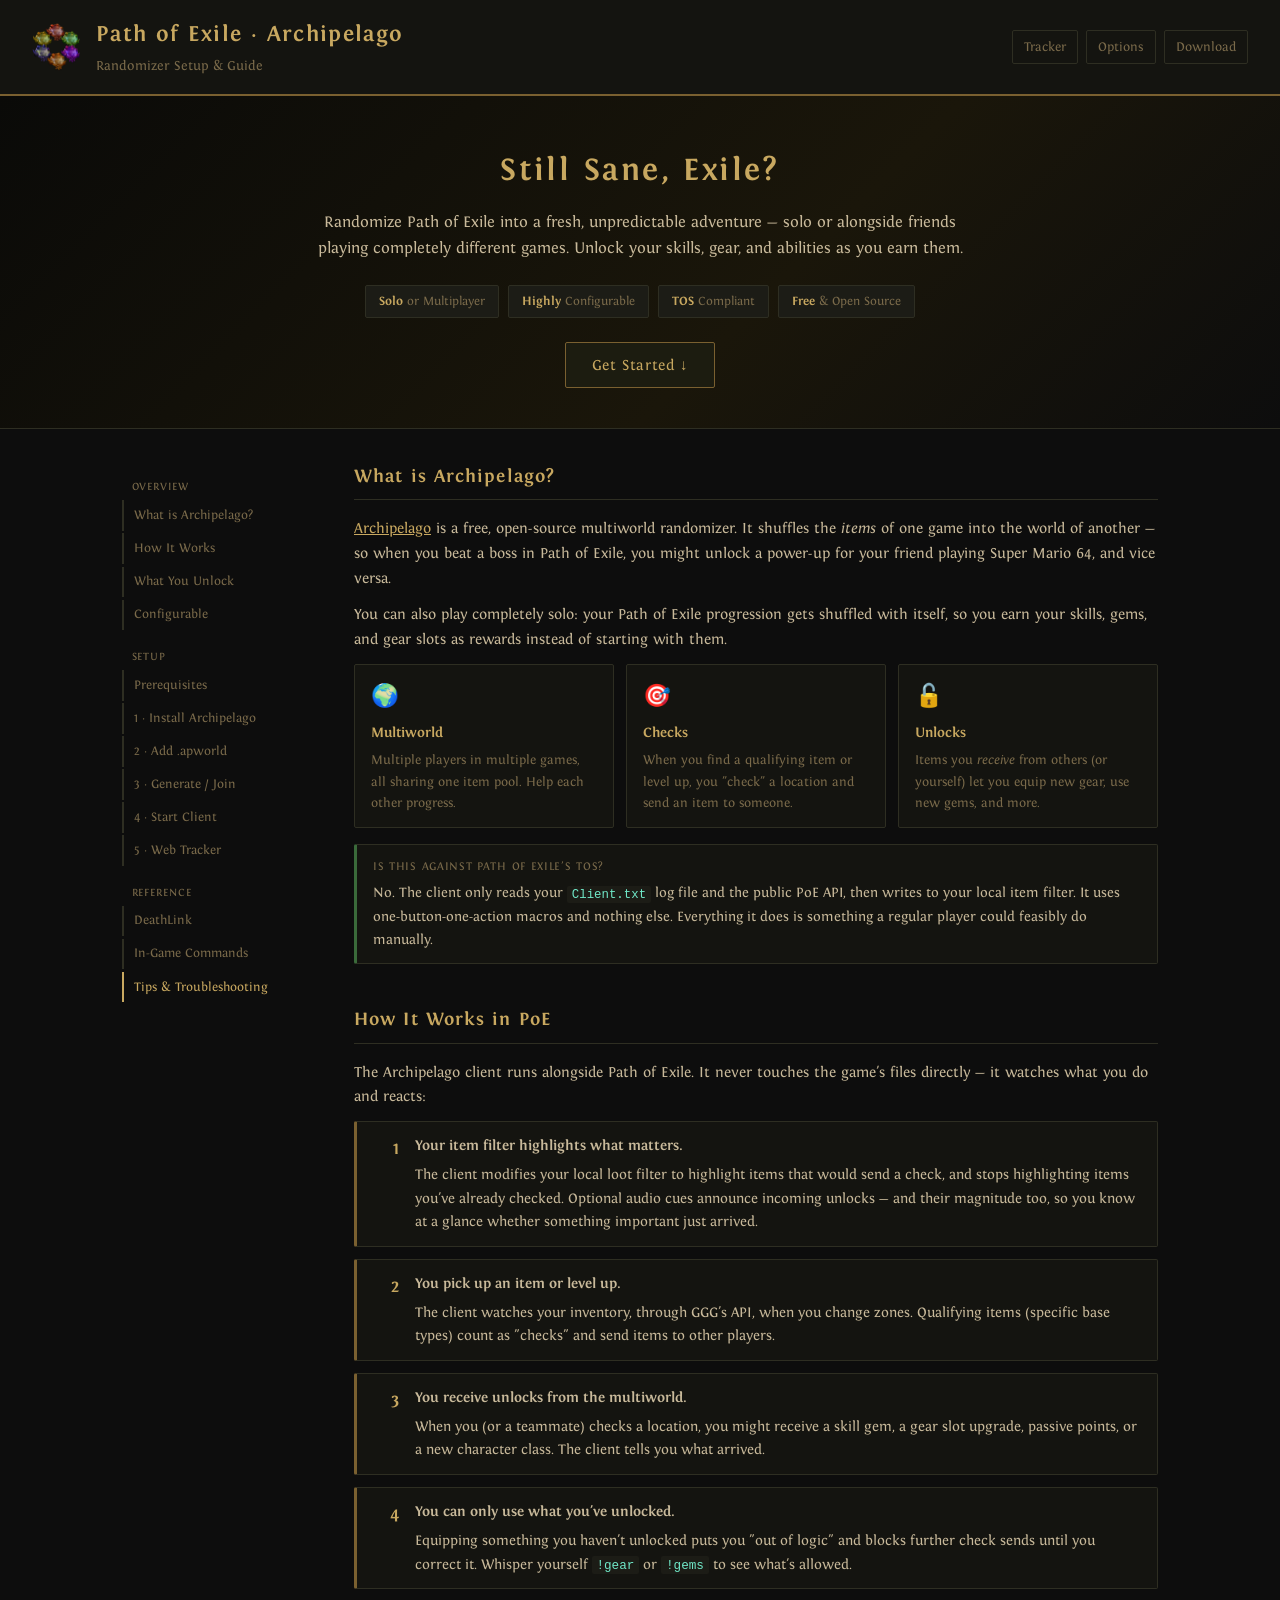
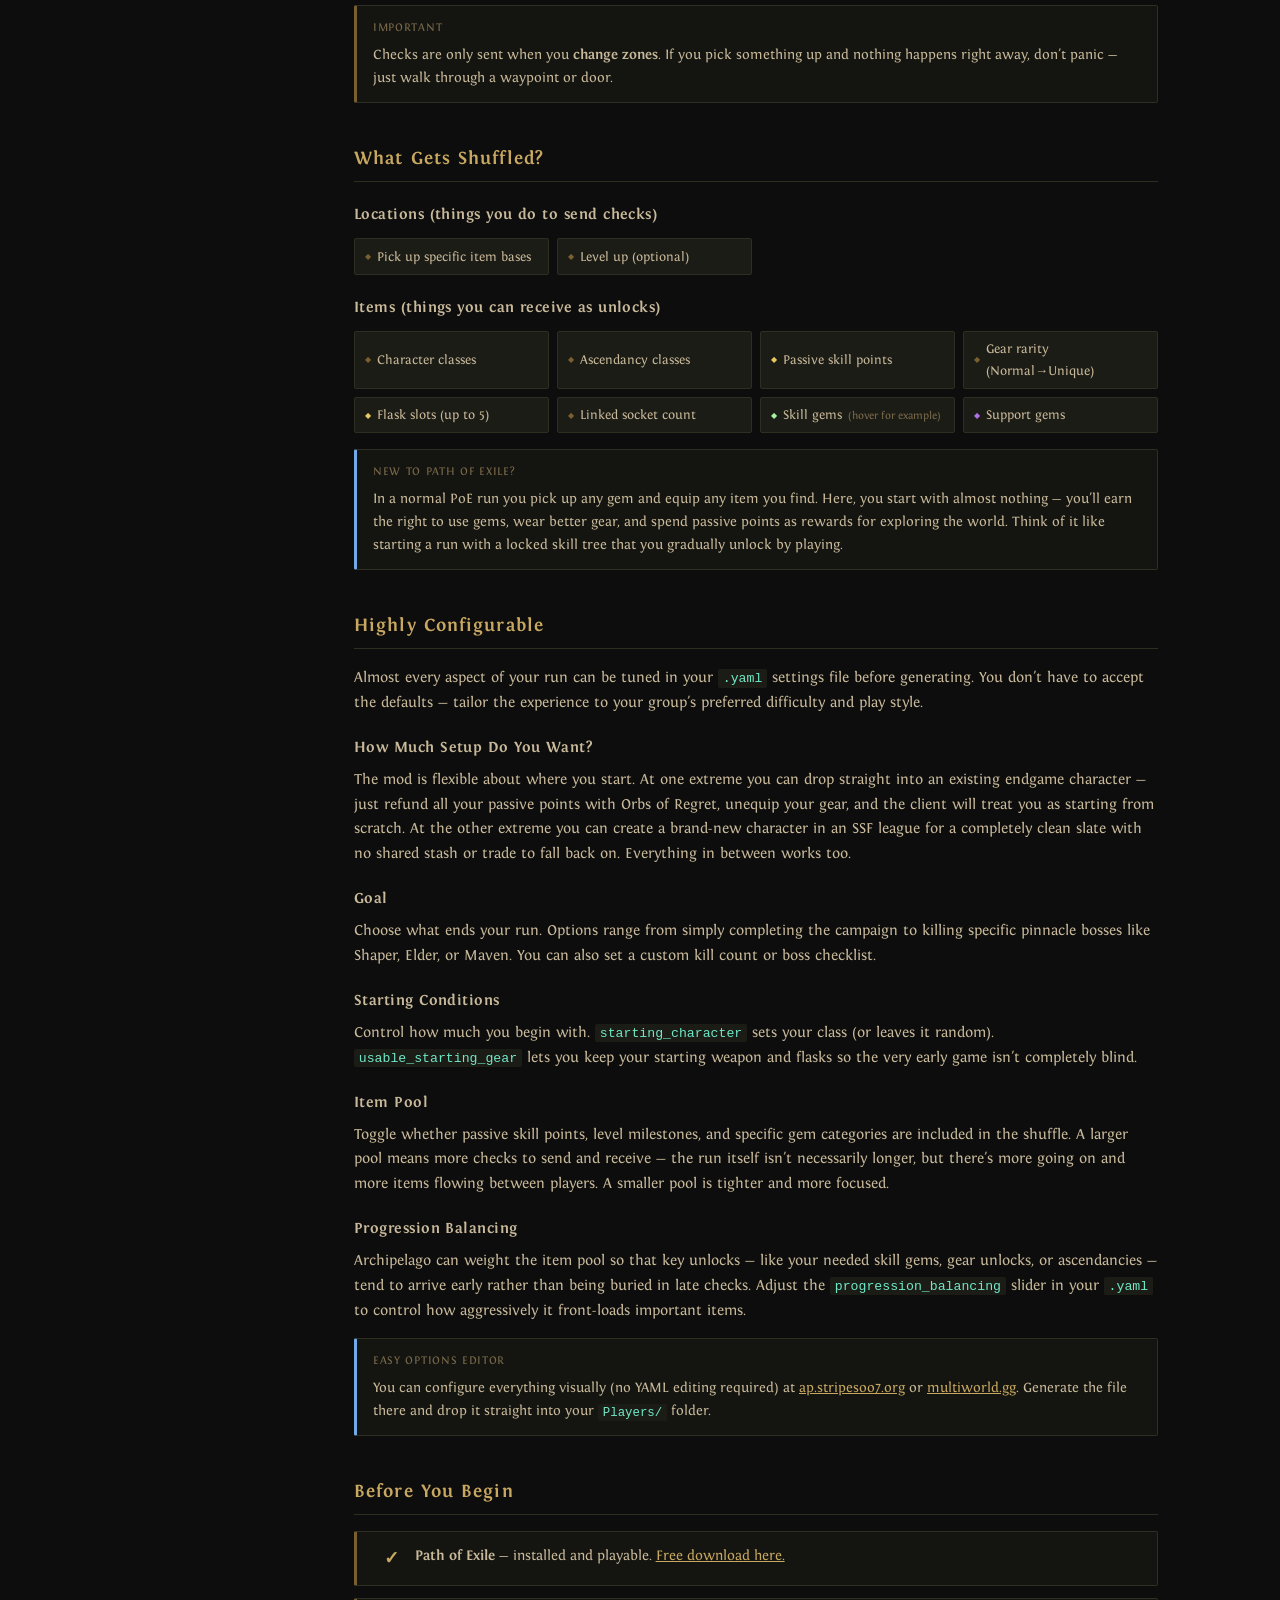
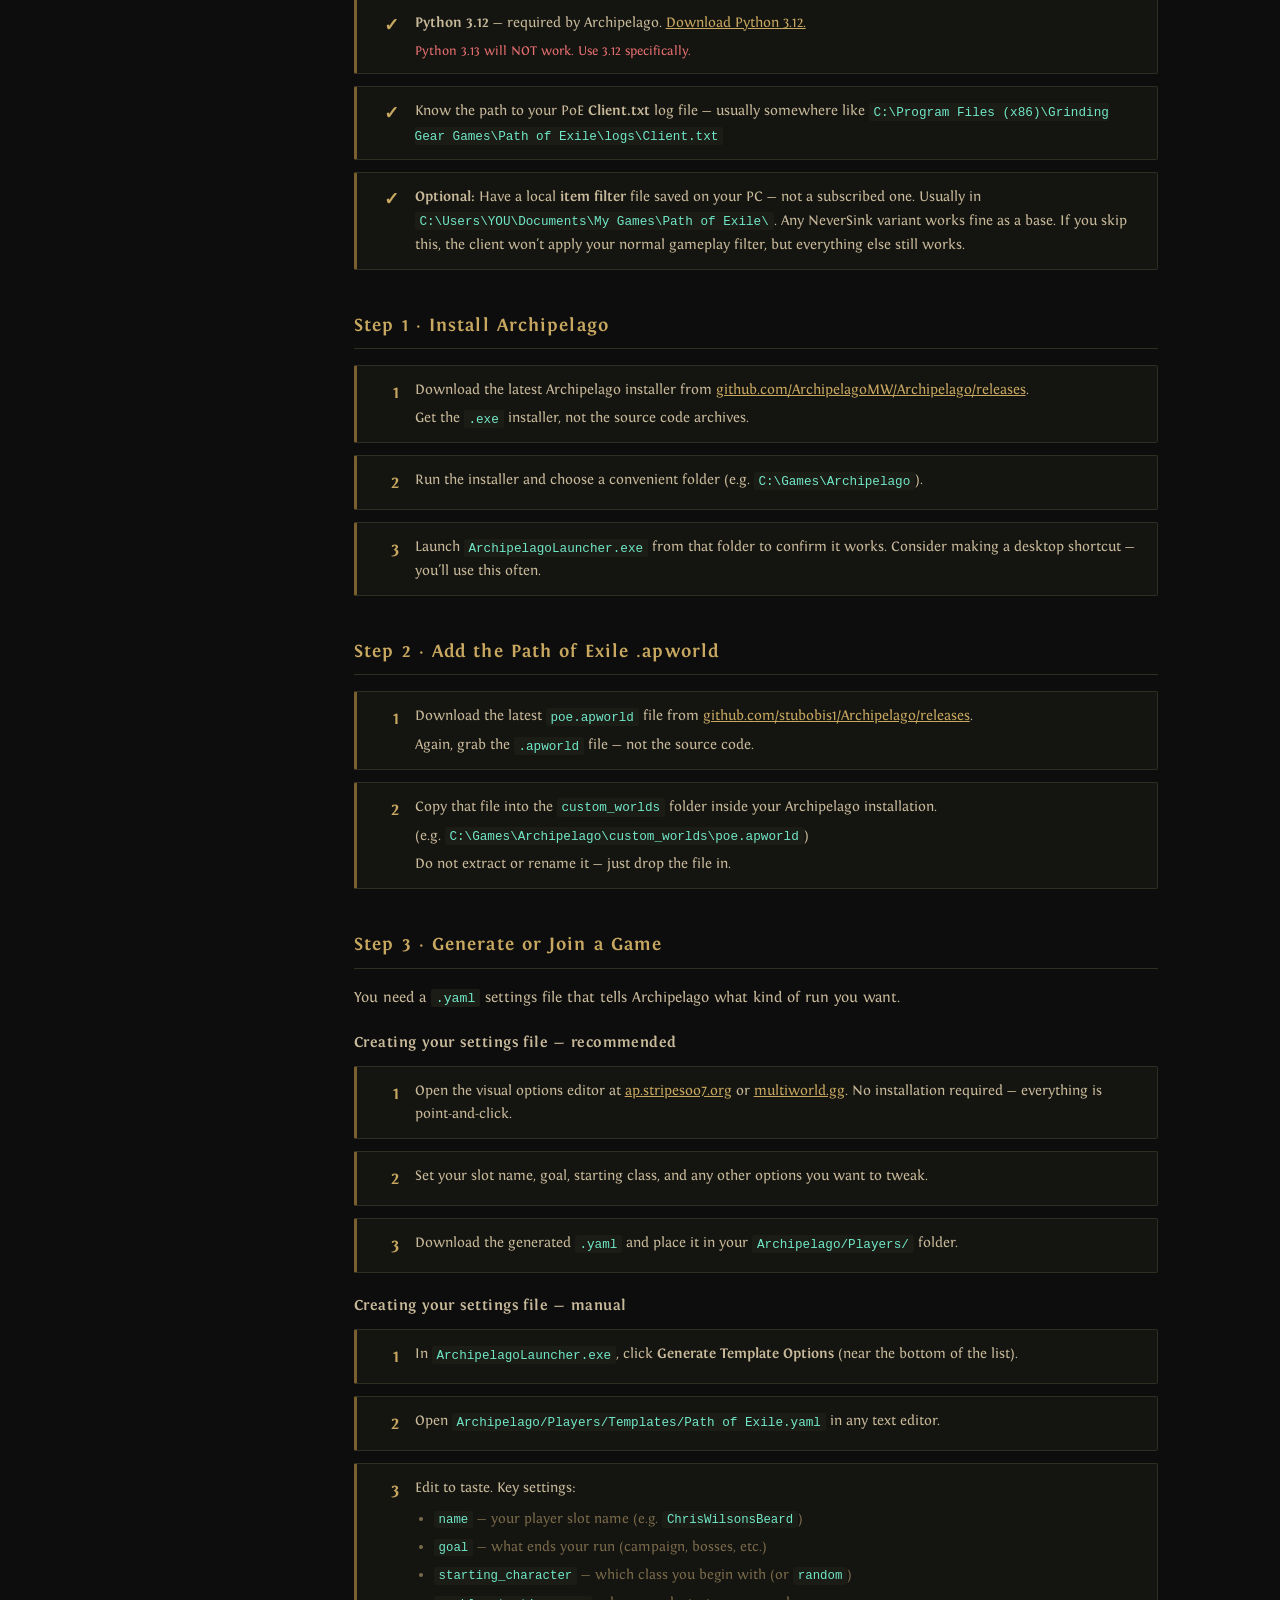
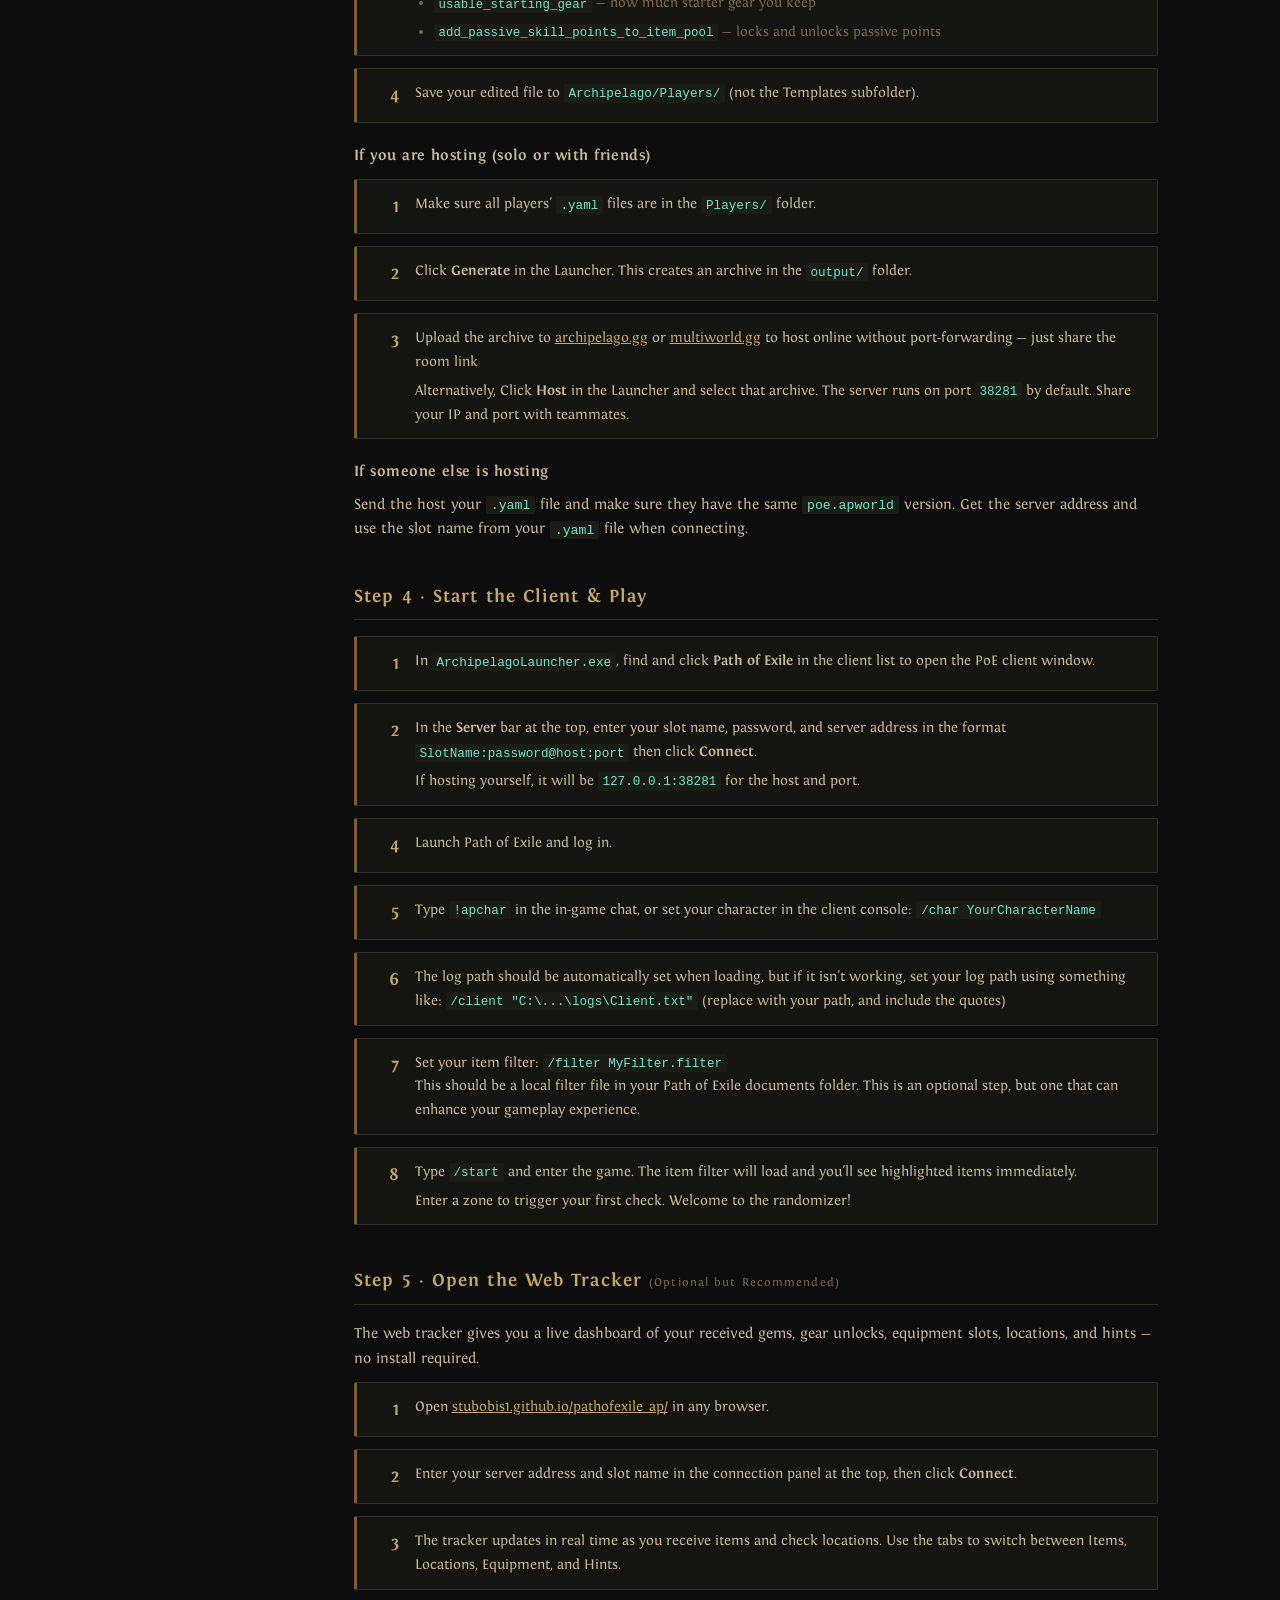
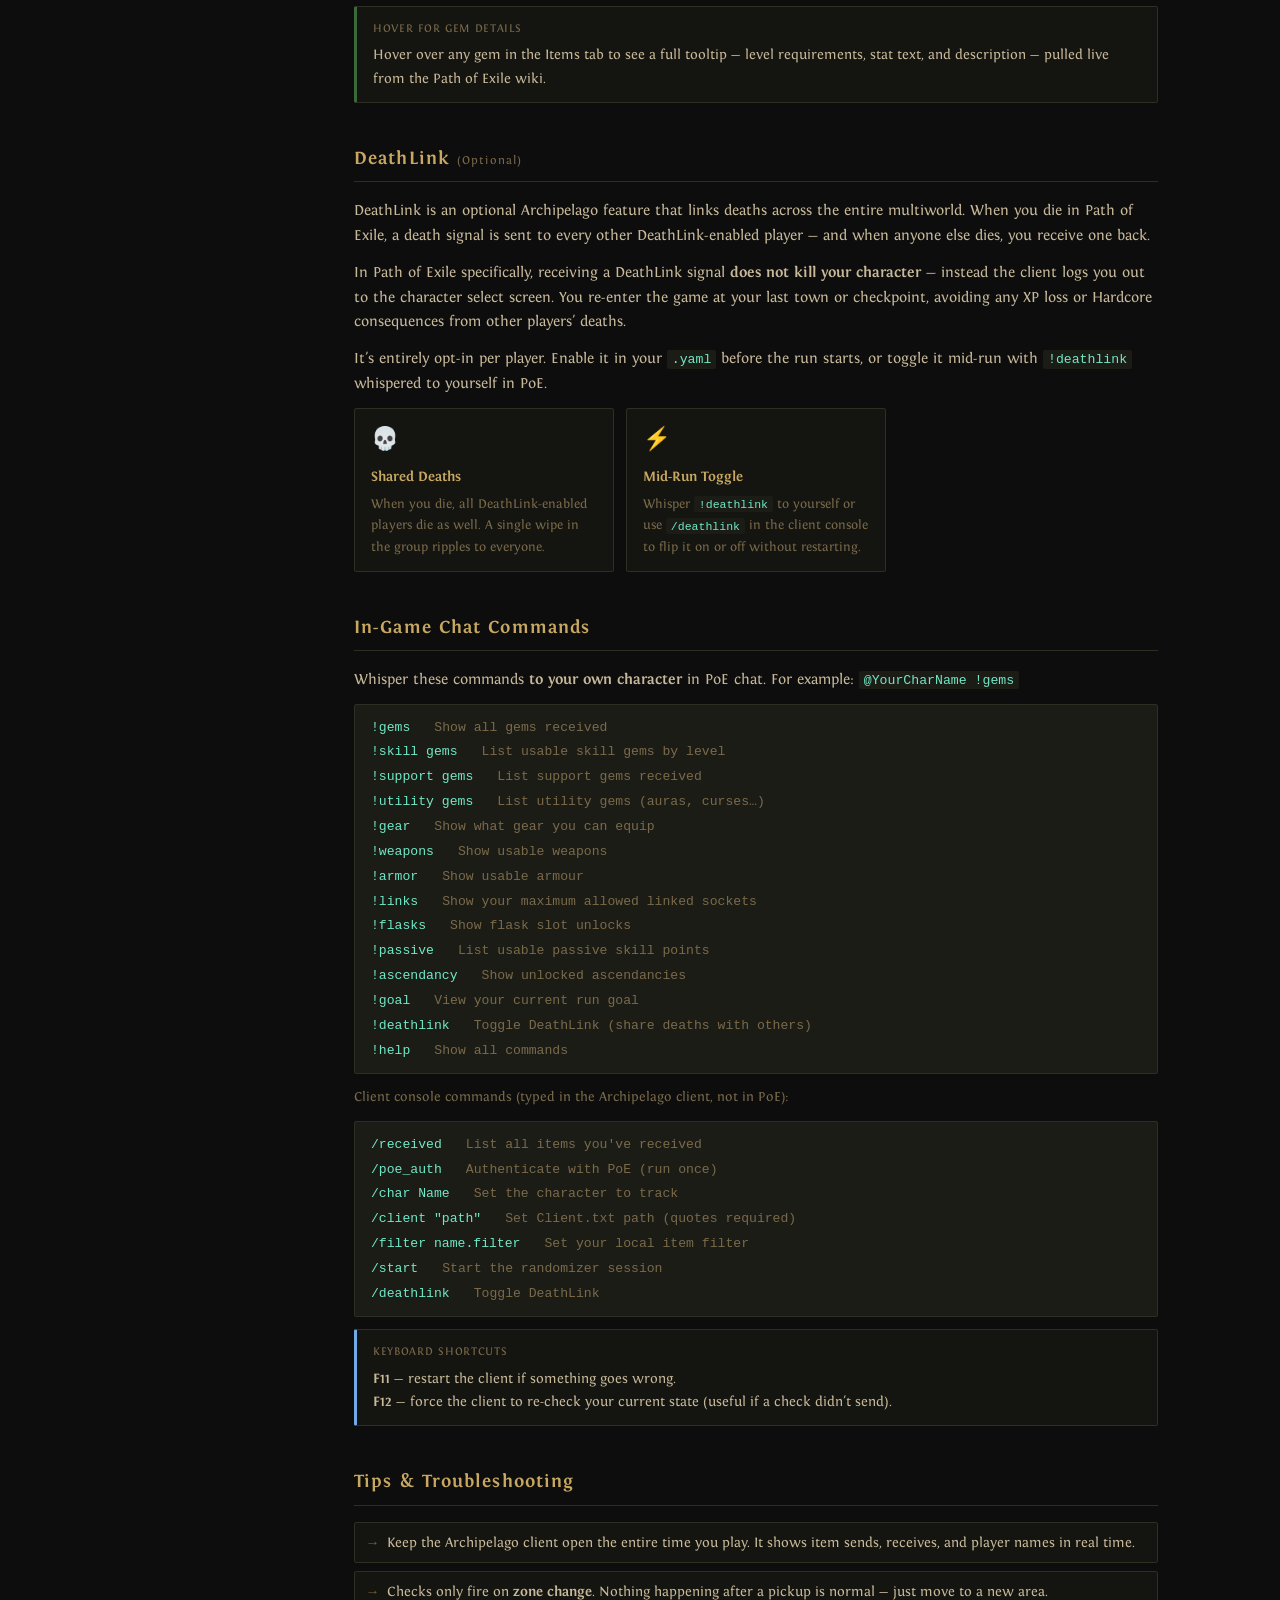
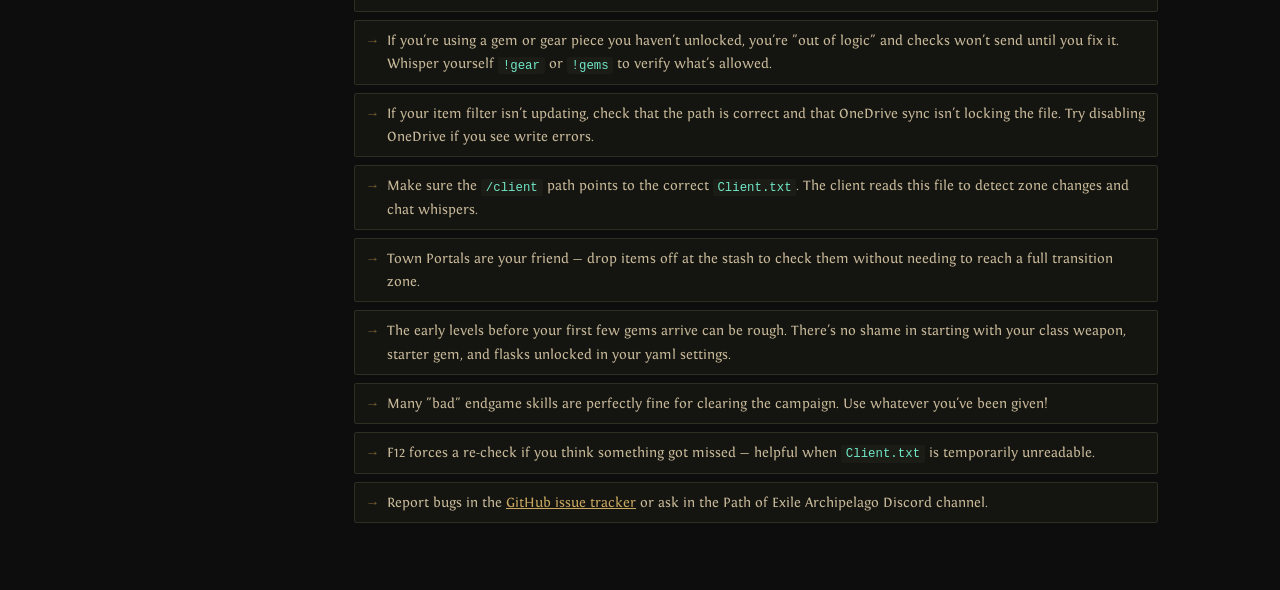
==== commit b2736fbb: "Trying to see if using web is better than dealing with python gui." ====
--- a/guide.html
+++ b/guide.html
@@ -492,8 +492,8 @@
         <li><a href="#install-archipelago">1 · Install Archipelago</a></li>
         <li><a href="#add-apworld">2 · Add .apworld</a></li>
         <li><a href="#generate">3 · Generate / Join</a></li>
-        <li><a href="#poptracker">4 · Web Tracker</a></li>
-        <li><a href="#start-client">5 · Start Client</a></li>
+        <li><a href="#start-client">4 · Start Client</a></li>
+        <li><a href="#poptracker">5 · Web Tracker</a></li>
       </ul>
       <div class="nav-section">Reference</div>
       <ul>
@@ -859,9 +859,63 @@
       Get the server address and use the slot name from your <code>.yaml</code> file when connecting.</p>
     </section>
 
+
+    <!-- ── Start Client ── -->
+    <section class="guide-section" id="start-client">
+      <h2>Step 4 · Start the Client &amp; Play</h2>
+
+      <div class="step-list">
+        <div class="step-card">
+          <div class="step-num">1</div>
+          <div class="step-body">
+            <p>In <code>ArchipelagoLauncher.exe</code>, find and click <strong>Path of Exile</strong> in the client list to open the PoE client window.</p>
+          </div>
+        </div>
+        <div class="step-card">
+          <div class="step-num">2</div>
+          <div class="step-body">
+            <p>In the <strong>Server</strong> bar at the top, enter your slot name, password, and server address in the format <code>SlotName:password@host:port</code> then click <strong>Connect</strong>.</p>
+            <p>If hosting yourself, it will be <code>127.0.0.1:38281</code> for the host and port.</p>
+          </div>
+        </div>
+        <div class="step-card">
+          <div class="step-num">4</div>
+          <div class="step-body">
+            <p>Launch Path of Exile and log in.</p>
+          </div>
+        </div>
+        <div class="step-card">
+          <div class="step-num">5</div>
+          <div class="step-body">
+            <p>Type <code>!apchar</code> in the in-game chat, or set your character in the client console: <code>/char YourCharacterName</code></p>
+          </div>
+        </div>
+        <div class="step-card">
+          <div class="step-num">6</div>
+          <div class="step-body">
+            <p>The log path should be automatically set when loading, but if it isn't working, set your log path using something like: <code>/client "C:\...\logs\Client.txt"</code> (replace with your path, and include the quotes)</p>
+          </div>
+        </div>
+        <div class="step-card">
+          <div class="step-num">7</div>
+          <div class="step-body">
+            <p>Set your item filter: <code>/filter MyFilter.filter</code><br>
+            This should be a local filter file in your Path of Exile documents folder. This is an optional step, but one that can enhance your gameplay experience.</p>
+          </div>
+        </div>
+        <div class="step-card">
+          <div class="step-num">8</div>
+          <div class="step-body">
+            <p>Type <code>/start</code> and enter the game. The item filter will load and you'll see highlighted items immediately.</p>
+            <p>Enter a zone to trigger your first check. Welcome to the randomizer!</p>
+          </div>
+        </div>
+      </div>
+    </section>
+
     <!-- ── Tracker ── -->
     <section class="guide-section" id="poptracker">
-      <h2>Step 4 · Open the Web Tracker <span style="font-size:0.75rem;color:var(--text-dim);font-weight:normal">(Optional but Recommended)</span></h2>
+      <h2>Step 5 · Open the Web Tracker <span style="font-size:0.75rem;color:var(--text-dim);font-weight:normal">(Optional but Recommended)</span></h2>
       <p>The web tracker gives you a live dashboard of your received gems, gear unlocks, equipment slots, locations, and hints — no install required.</p>
 
       <div class="step-list">
@@ -888,61 +942,6 @@
       <div class="info-box ok" style="margin-top:1rem">
         <div class="box-title">Hover for Gem Details</div>
         <p>Hover over any gem in the Items tab to see a full tooltip — level requirements, stat text, and description — pulled live from the Path of Exile wiki.</p>
-      </div>
-    </section>
-
-    <!-- ── Start Client ── -->
-    <section class="guide-section" id="start-client">
-      <h2>Step 5 · Start the Client &amp; Play</h2>
-
-      <div class="step-list">
-        <div class="step-card">
-          <div class="step-num">1</div>
-          <div class="step-body">
-            <p>In <code>ArchipelagoLauncher.exe</code>, find and click <strong>Path of Exile</strong> in the client list to open the PoE client window.</p>
-          </div>
-        </div>
-        <div class="step-card">
-          <div class="step-num">2</div>
-          <div class="step-body">
-            <p>In the <strong>Server</strong> bar at the top, enter your address and click <strong>Connect</strong>.
-            
-            <p>When prompted, enter your slot name. If a password is set, use <code>SlotName:password@host:port</code>.</p>
-            <p>If hosting yourself, it will be <code>127.0.0.1:38281</code> for the host and port.</p>
-          </div>
-        </div>
-        <div class="step-card">
-          <div class="step-num">4</div>
-          <div class="step-body">
-            <p>Launch Path of Exile and log in. Note your character's exact name.</p>
-          </div>
-        </div>
-        <div class="step-card">
-          <div class="step-num">5</div>
-          <div class="step-body">
-            <p>Type <code>!apchar</code> in the in-game chat, or set your character in the client console: <code>/char YourCharacterName</code></p>
-          </div>
-        </div>
-        <div class="step-card">
-          <div class="step-num">6</div>
-          <div class="step-body">
-            <p>The log path should be automatically set when loading, but if it isn't working, set your log path to something like: <code>/client "C:\...\logs\Client.txt"</code> (include the quotes)</p>
-          </div>
-        </div>
-        <div class="step-card">
-          <div class="step-num">7</div>
-          <div class="step-body">
-            <p>Set your item filter: <code>/filter MyFilter.filter</code><br>
-            This should be a local filter file in your Path of Exile documents folder.</p>
-          </div>
-        </div>
-        <div class="step-card">
-          <div class="step-num">8</div>
-          <div class="step-body">
-            <p>Type <code>/start</code> and enter the game. The item filter will load and you'll see highlighted items immediately.</p>
-            <p>Enter a zone to trigger your first check. Welcome to the randomizer!</p>
-          </div>
-        </div>
       </div>
     </section>
 
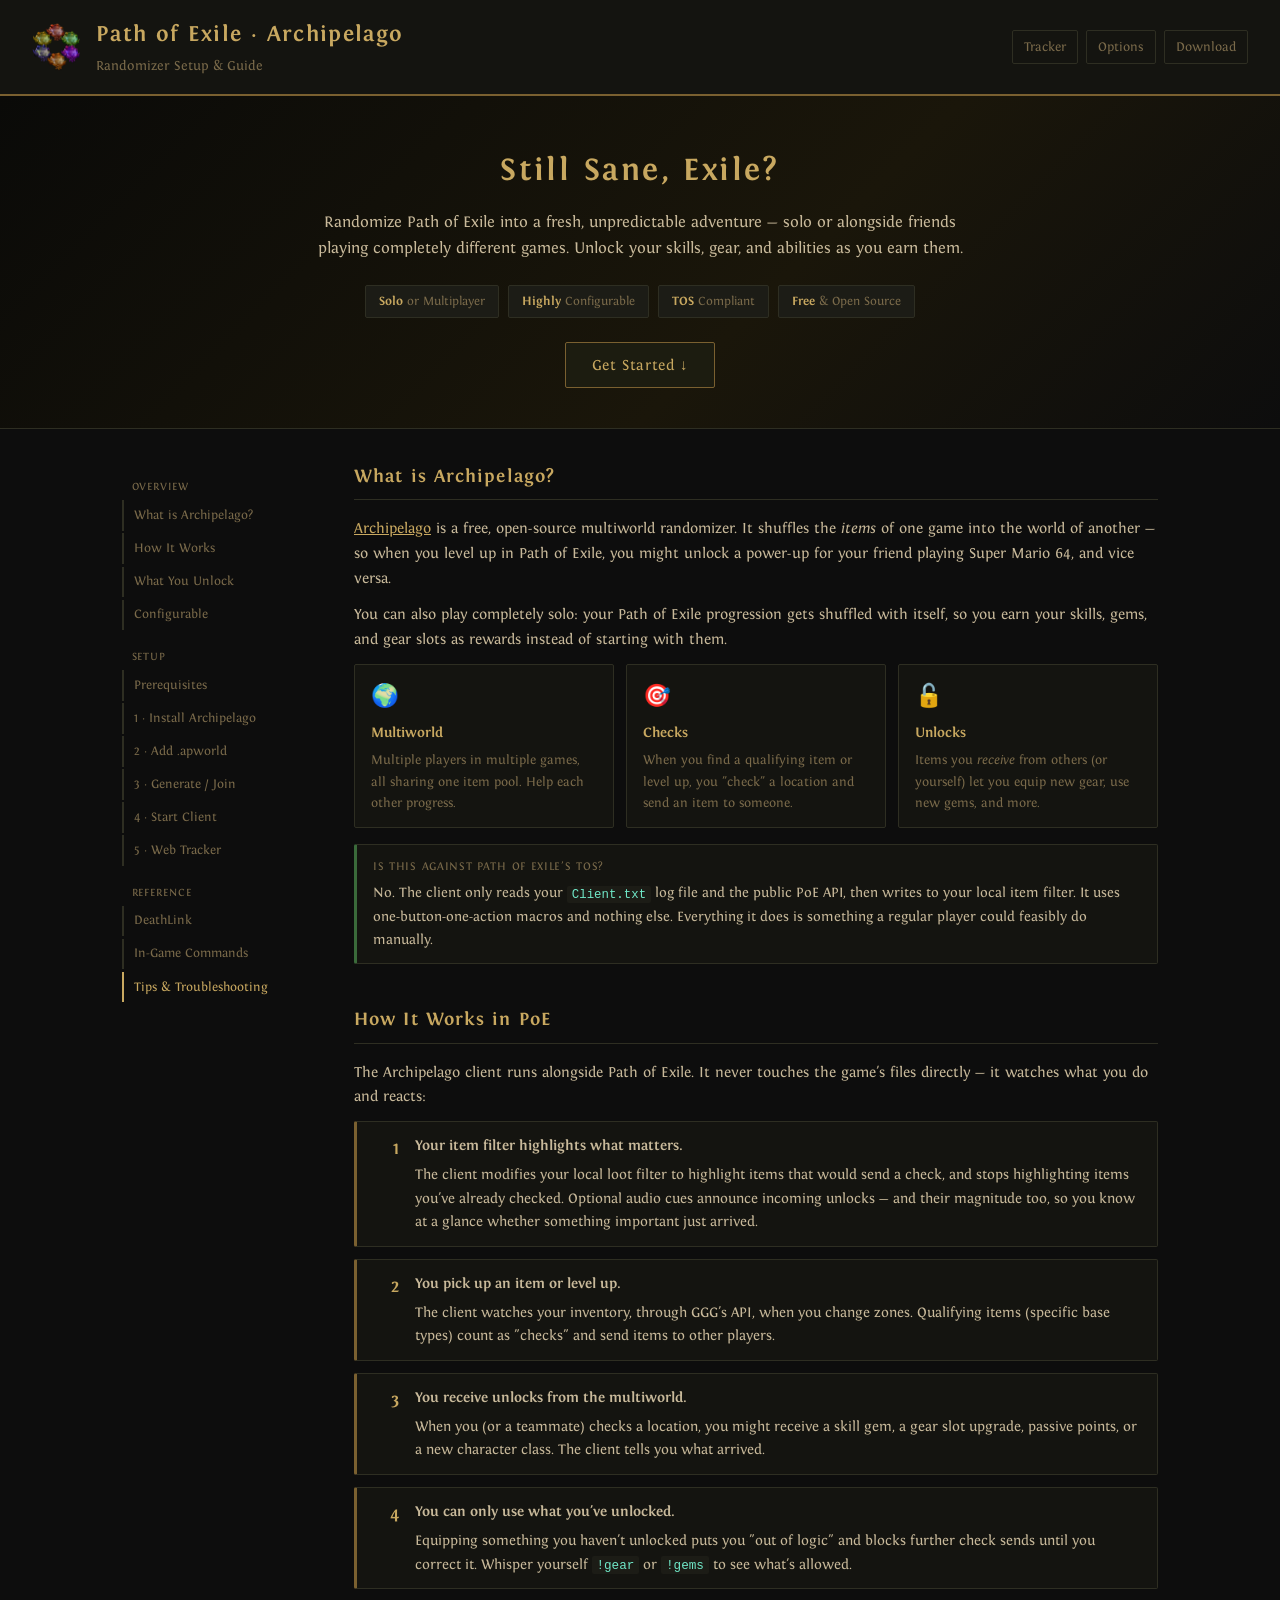
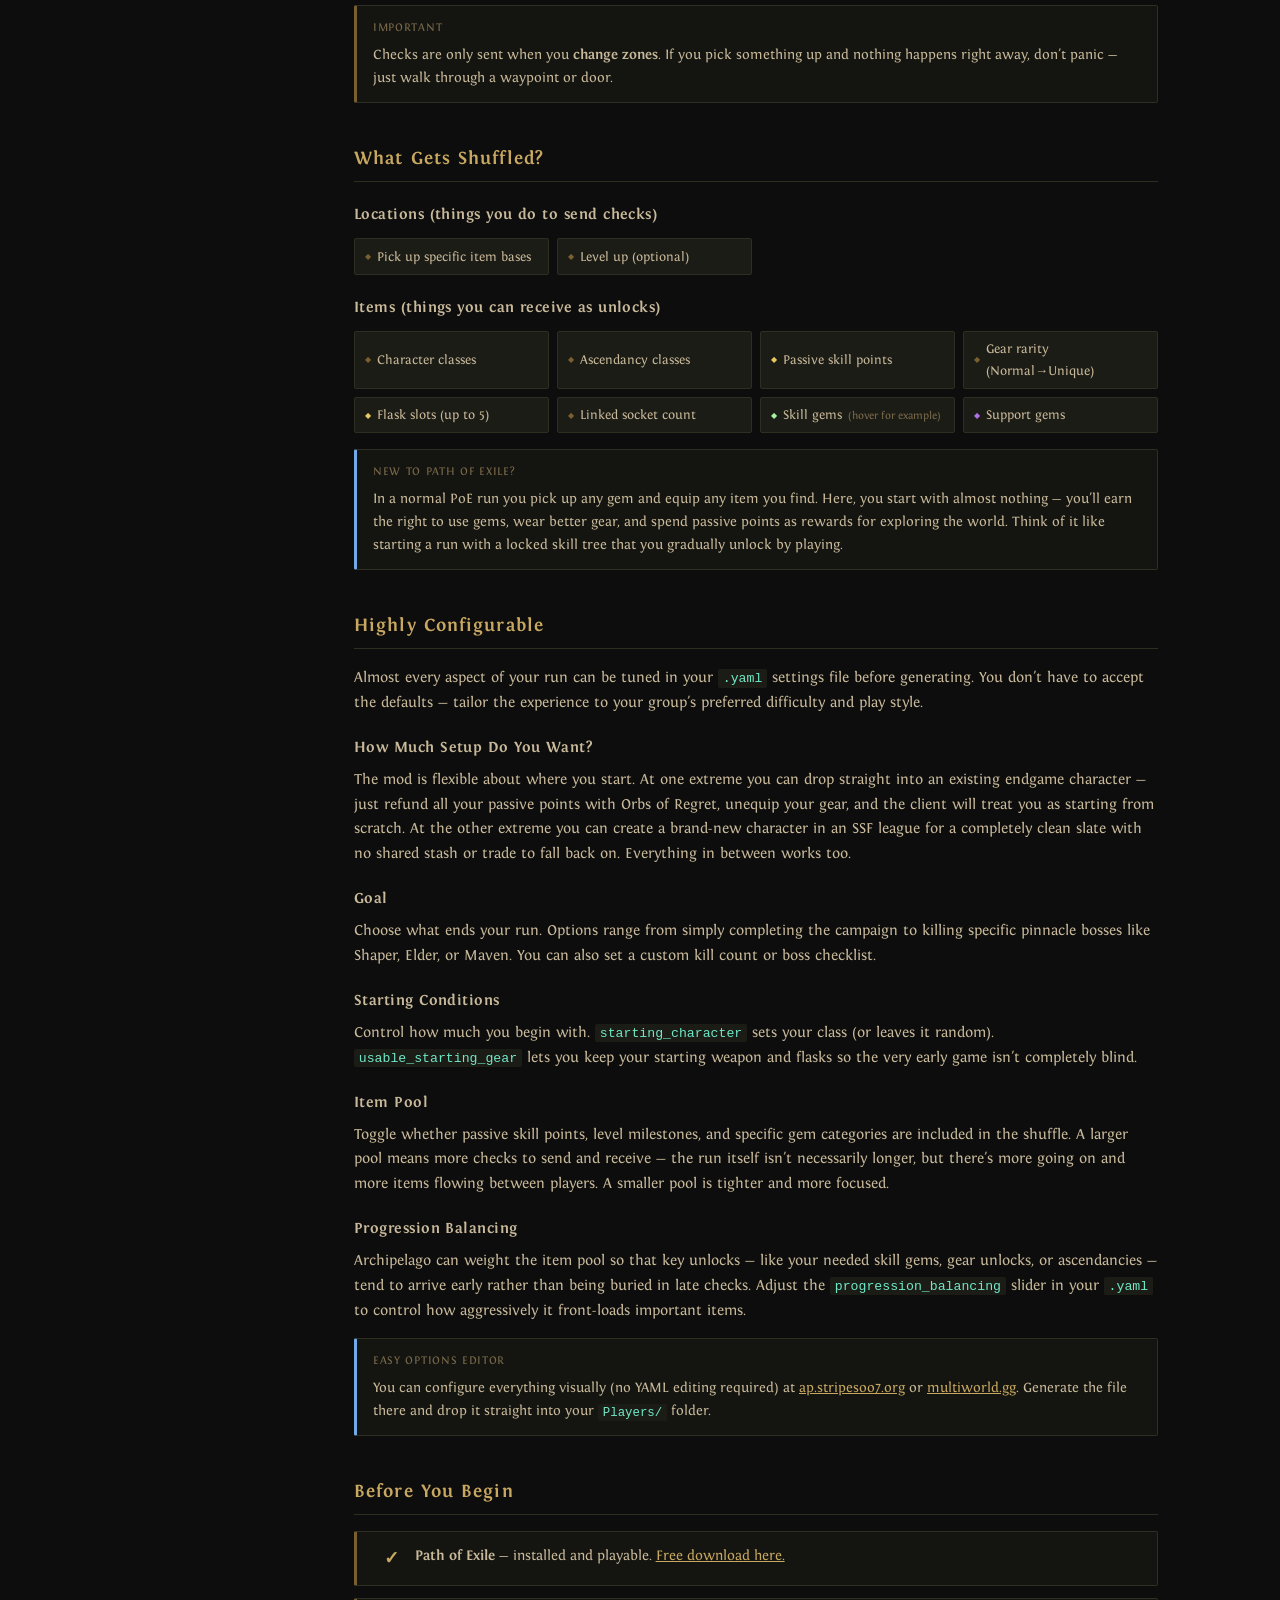
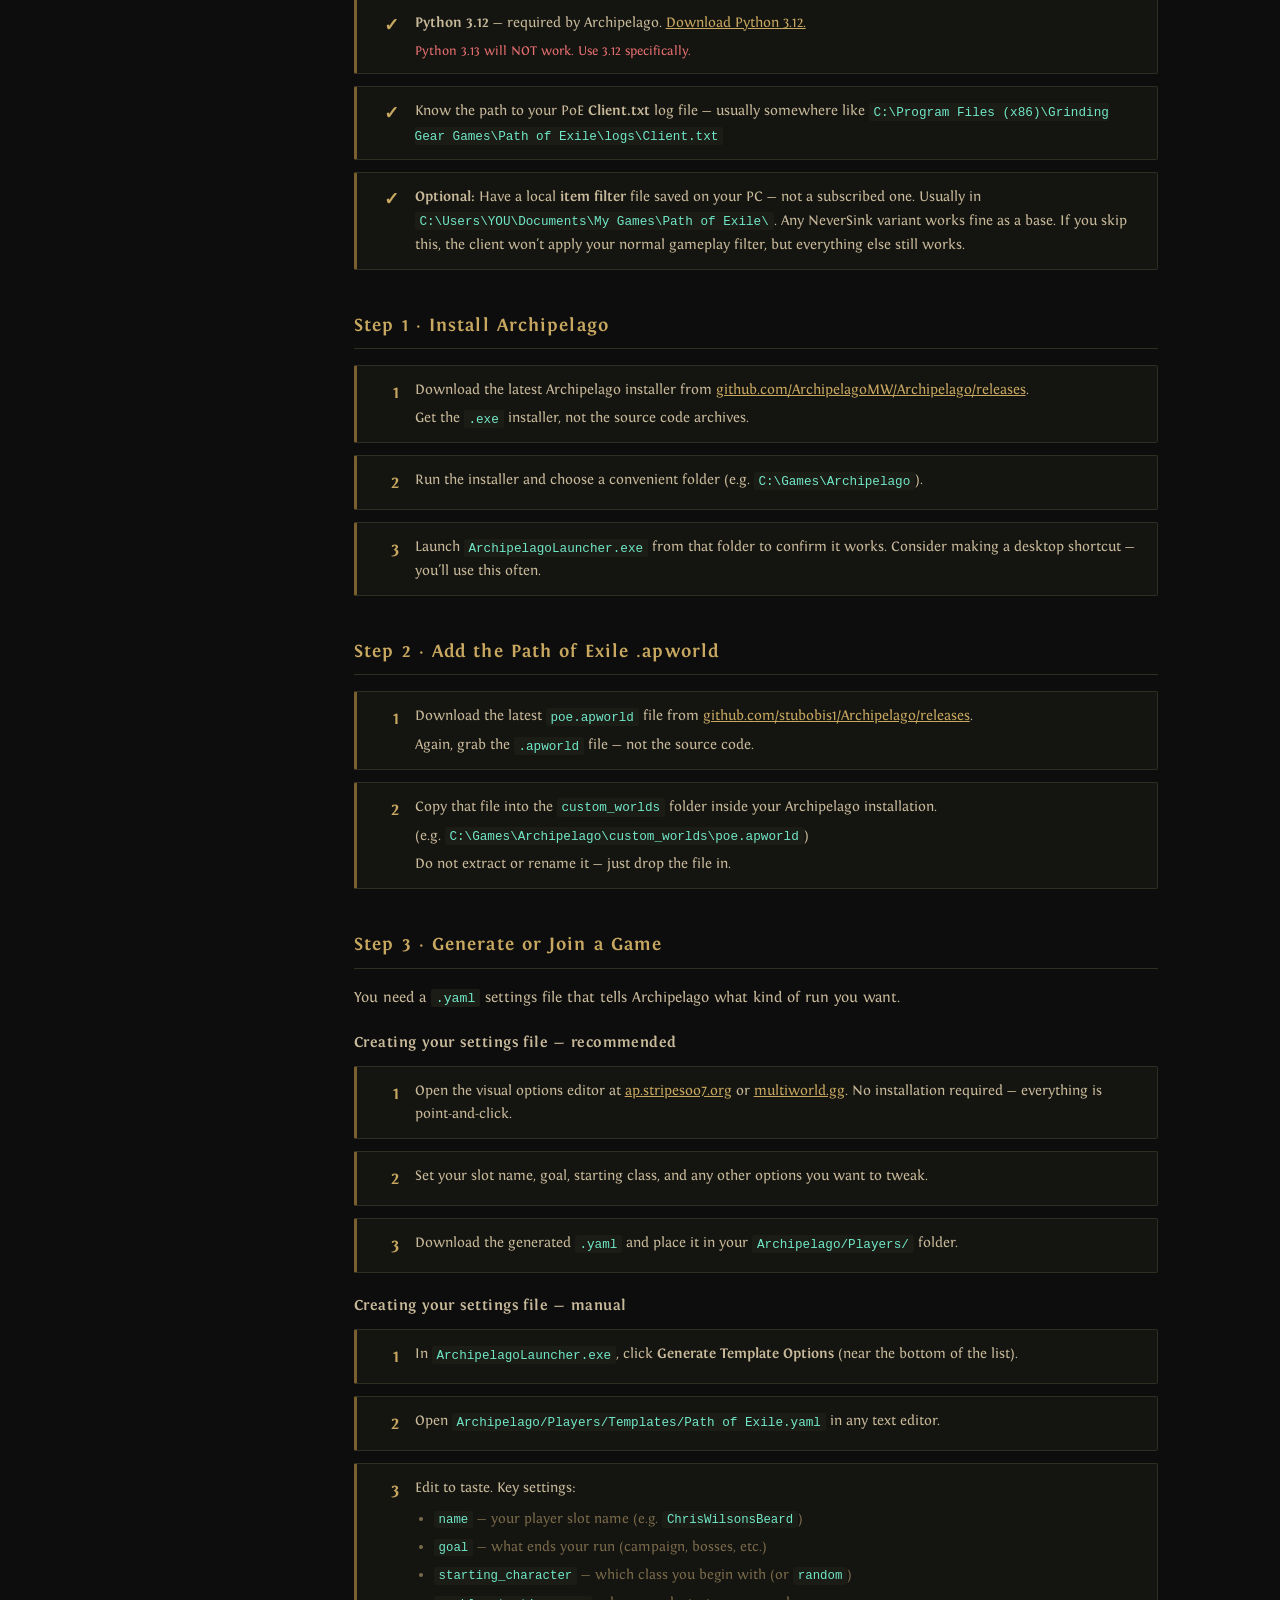
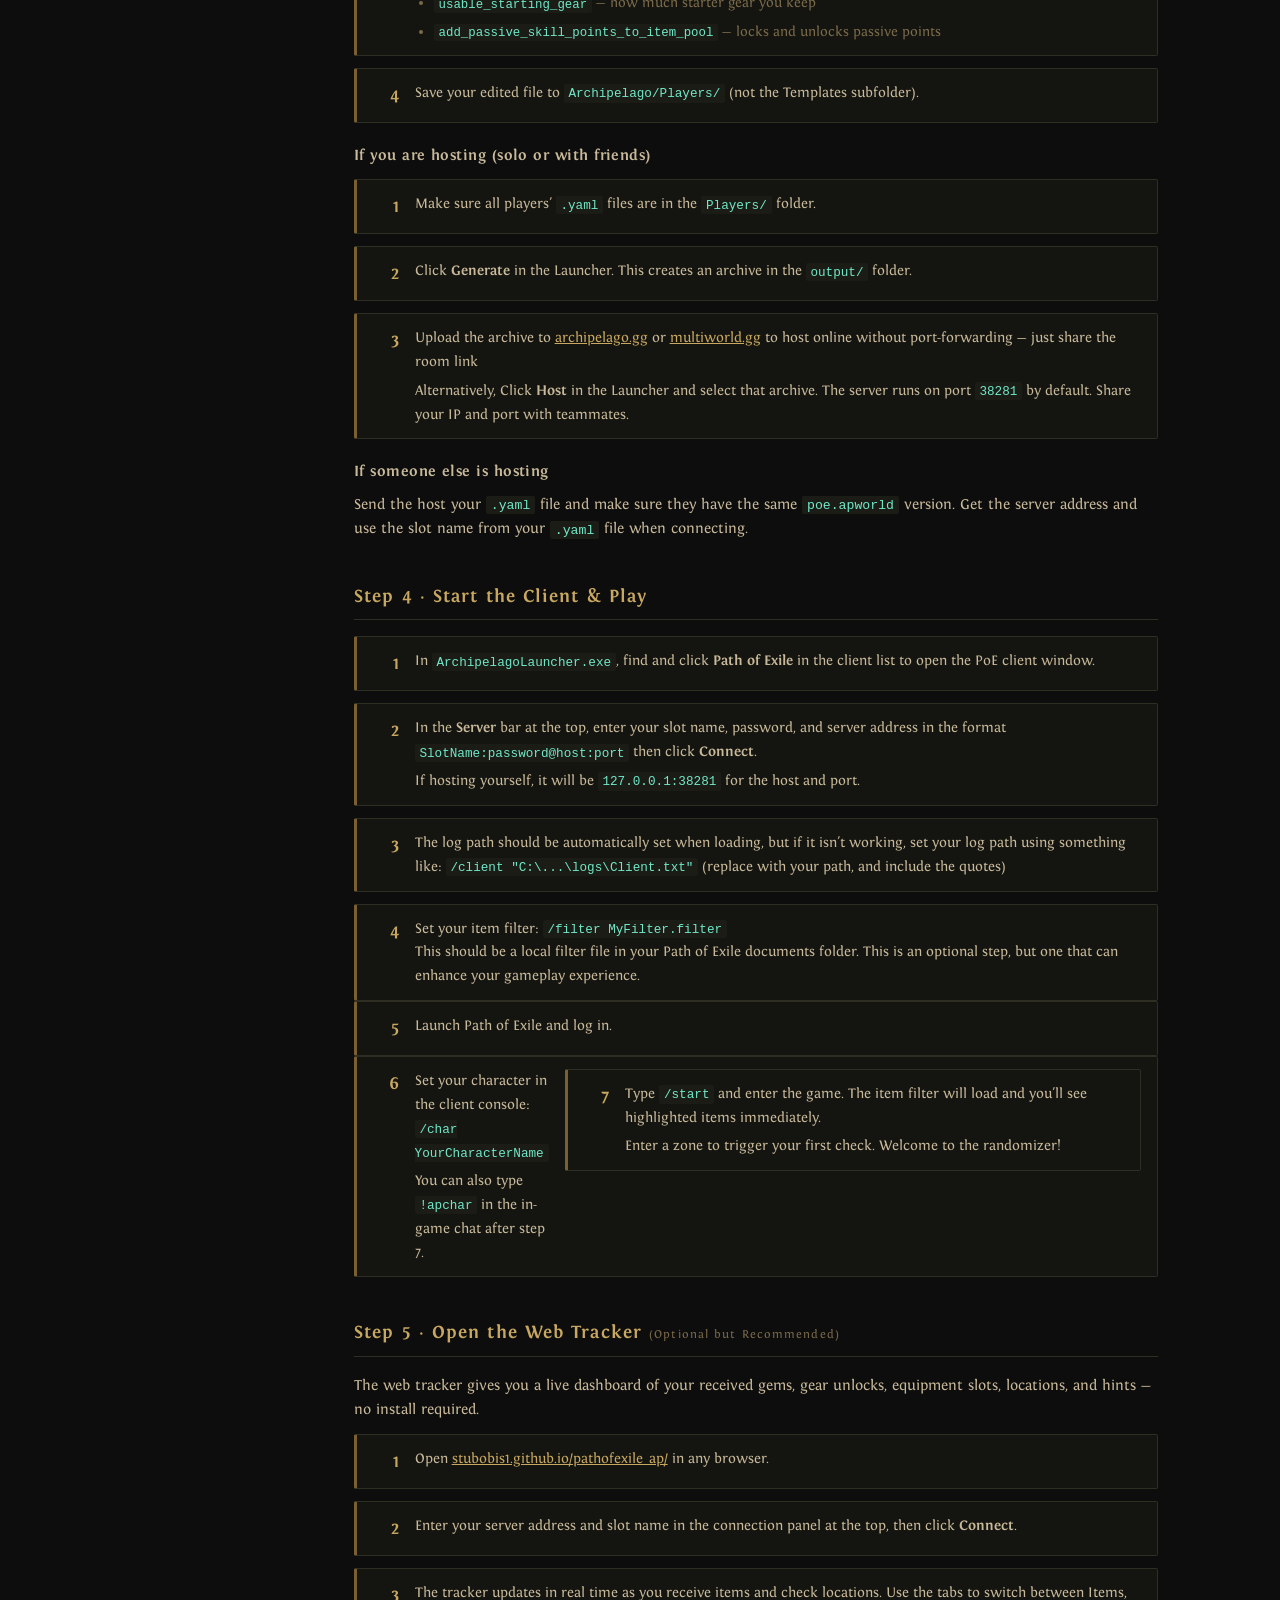
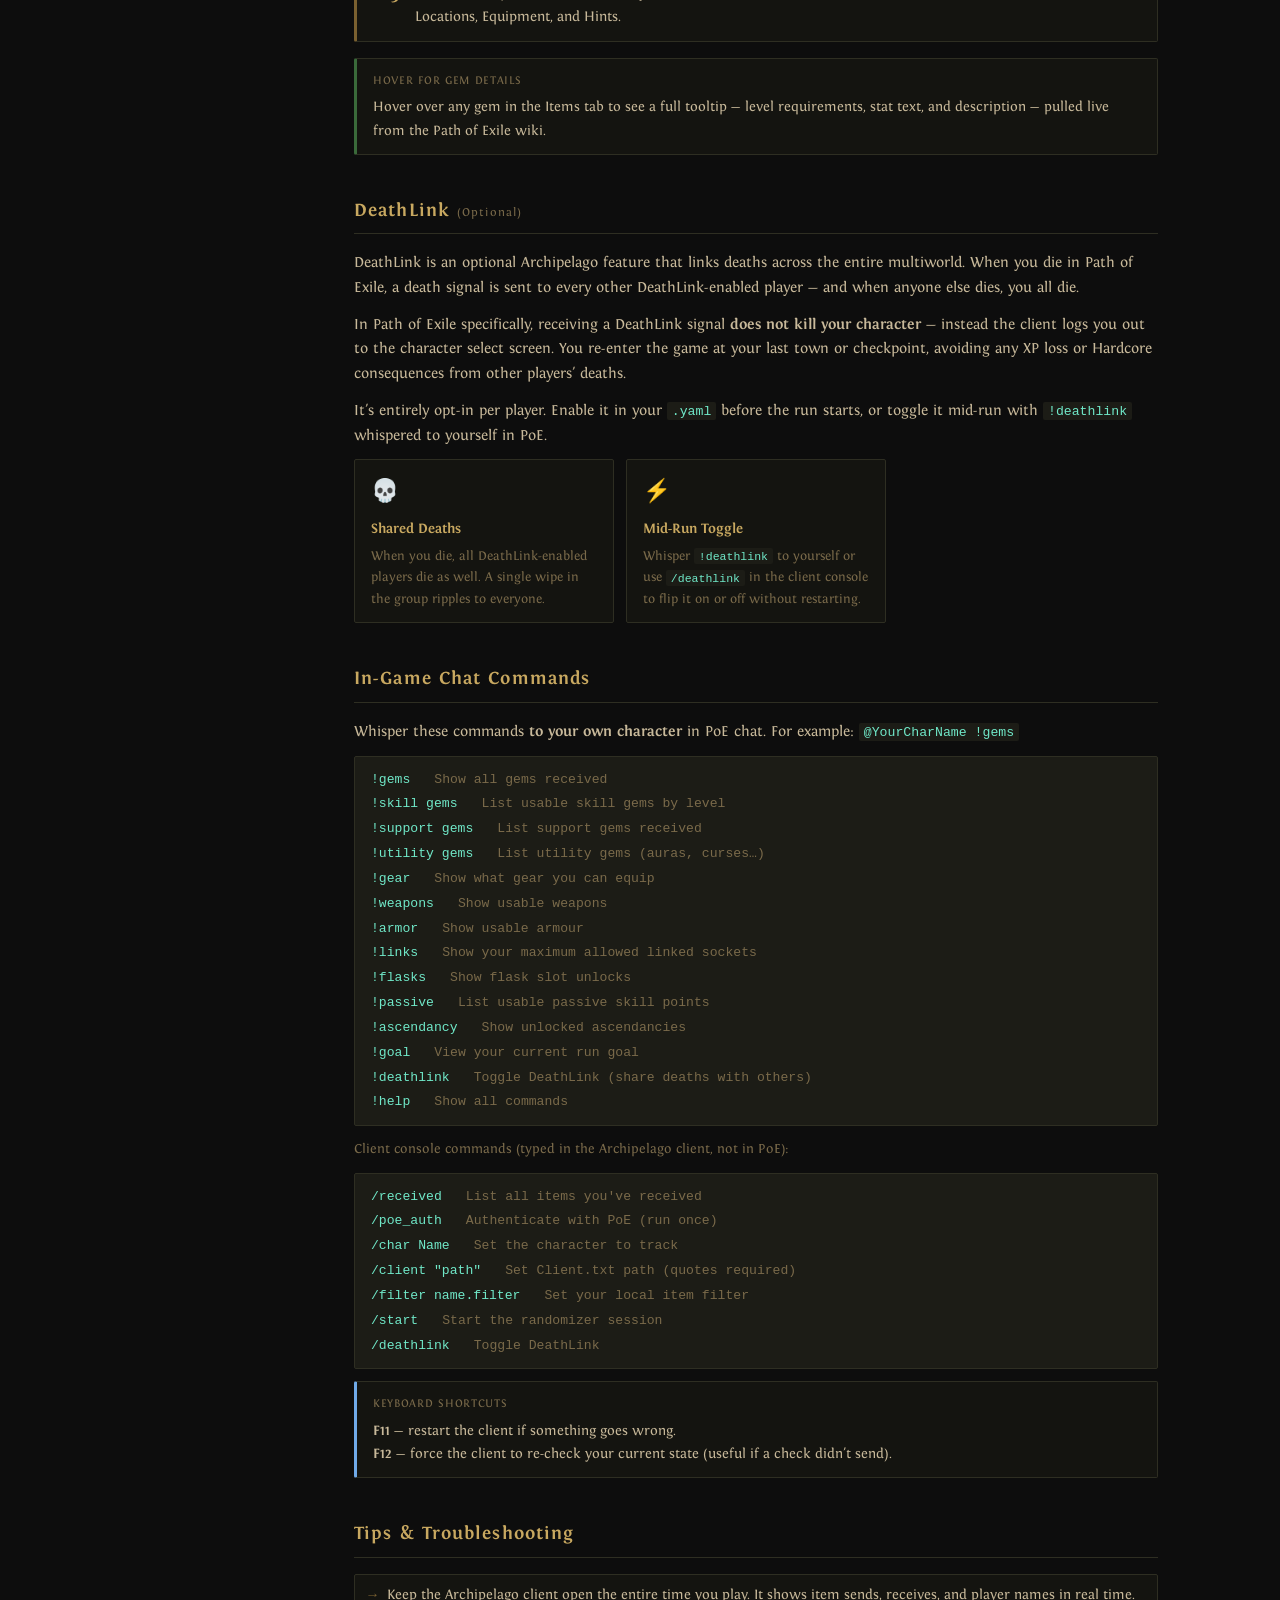
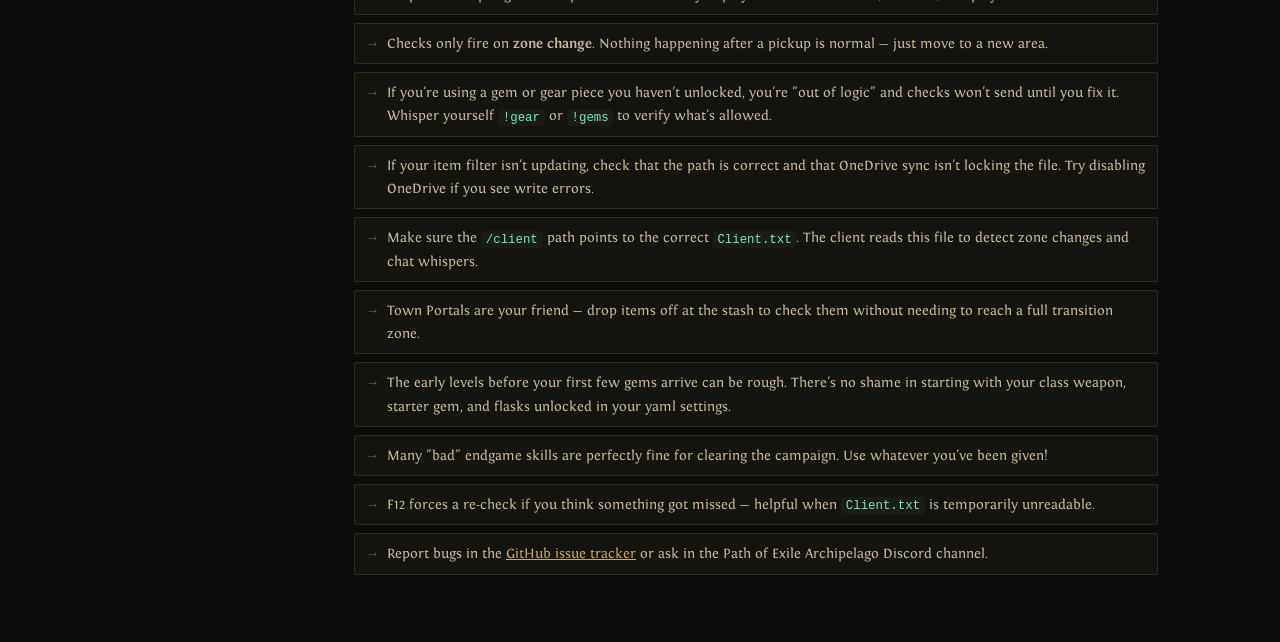
==== commit c59ee7be: "Update guide.html" ====
--- a/guide.html
+++ b/guide.html
@@ -512,7 +512,7 @@
       <h2>What is Archipelago?</h2>
       <p>
         <a href="https://archipelago.gg" target="_blank">Archipelago</a> is a free, open-source multiworld randomizer.
-        It shuffles the <em>items</em> of one game into the world of another — so when you beat a boss in Path of Exile,
+        It shuffles the <em>items</em> of one game into the world of another — so when you level up in Path of Exile,
         you might unlock a power-up for your friend playing Super Mario 64, and vice versa.
       </p>
       <p>
@@ -879,32 +879,33 @@
           </div>
         </div>
         <div class="step-card">
+          <div class="step-num">3</div>
+          <div class="step-body">
+            <p>The log path should be automatically set when loading, but if it isn't working, set your log path using something like: <code>/client "C:\...\logs\Client.txt"</code> (replace with your path, and include the quotes)</p>
+          </div>
+        </div>
+        <div class="step-card">
           <div class="step-num">4</div>
-          <div class="step-body">
-            <p>Launch Path of Exile and log in.</p>
-          </div>
-        </div>
-        <div class="step-card">
-          <div class="step-num">5</div>
-          <div class="step-body">
-            <p>Type <code>!apchar</code> in the in-game chat, or set your character in the client console: <code>/char YourCharacterName</code></p>
-          </div>
-        </div>
-        <div class="step-card">
-          <div class="step-num">6</div>
-          <div class="step-body">
-            <p>The log path should be automatically set when loading, but if it isn't working, set your log path using something like: <code>/client "C:\...\logs\Client.txt"</code> (replace with your path, and include the quotes)</p>
-          </div>
-        </div>
-        <div class="step-card">
-          <div class="step-num">7</div>
           <div class="step-body">
             <p>Set your item filter: <code>/filter MyFilter.filter</code><br>
             This should be a local filter file in your Path of Exile documents folder. This is an optional step, but one that can enhance your gameplay experience.</p>
           </div>
         </div>
-        <div class="step-card">
-          <div class="step-num">8</div>
+</div>
+        <div class="step-card">
+          <div class="step-num">5</div>
+          <div class="step-body">
+            <p>Launch Path of Exile and log in.</p>
+          </div>
+        </div>
+<div class="step-card">
+          <div class="step-num">6</div>
+          <div class="step-body">
+            <p>Set your character in the client console: <code>/char YourCharacterName</code></p>
+<p>You can also type <code>!apchar</code> in the in-game chat after step 7.
+          </div>
+        <div class="step-card">
+          <div class="step-num">7</div>
           <div class="step-body">
             <p>Type <code>/start</code> and enter the game. The item filter will load and you'll see highlighted items immediately.</p>
             <p>Enter a zone to trigger your first check. Welcome to the randomizer!</p>
@@ -951,7 +952,7 @@
       <p>
         DeathLink is an optional Archipelago feature that links deaths across the entire multiworld.
         When you die in Path of Exile, a death signal is sent to every other DeathLink-enabled player — and when
-        anyone else dies, you receive one back.
+        anyone else dies, you all die.
       </p>
       <p>
         In Path of Exile specifically, receiving a DeathLink signal <strong>does not kill your character</strong> — instead
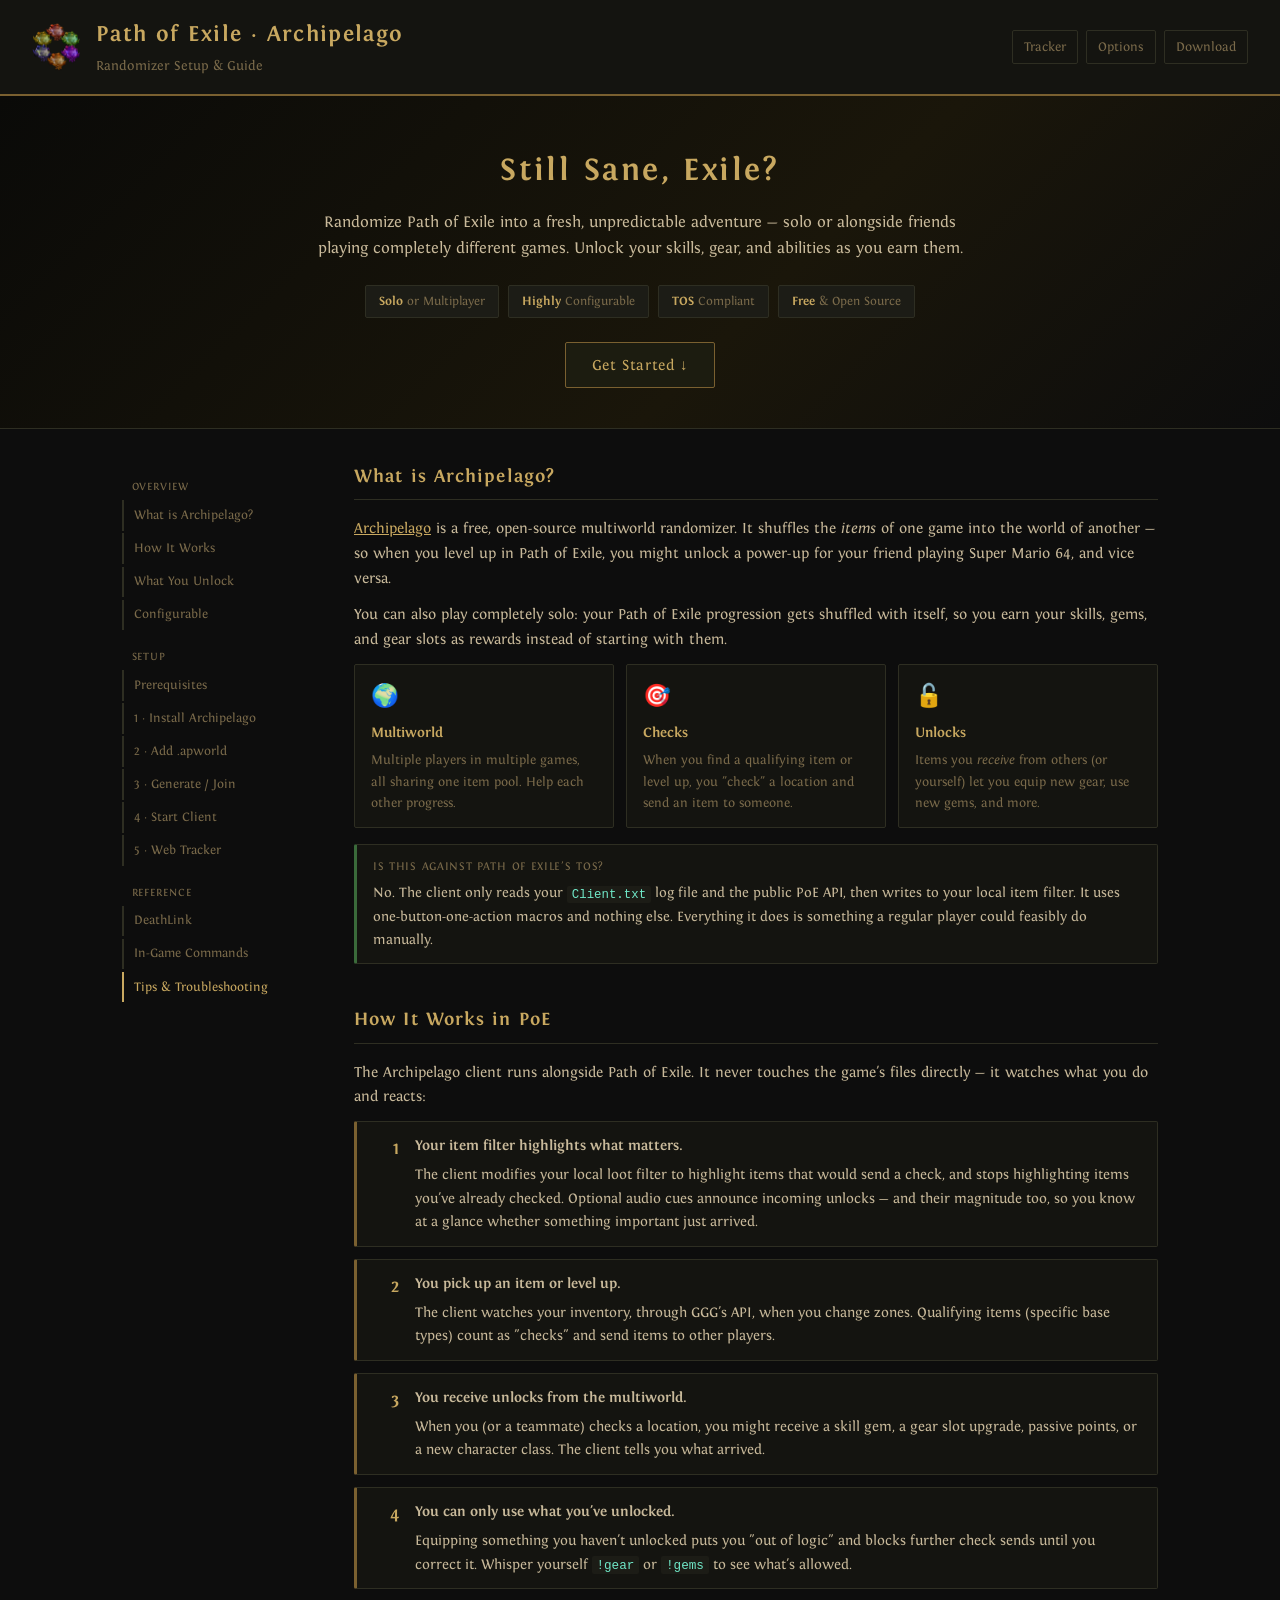
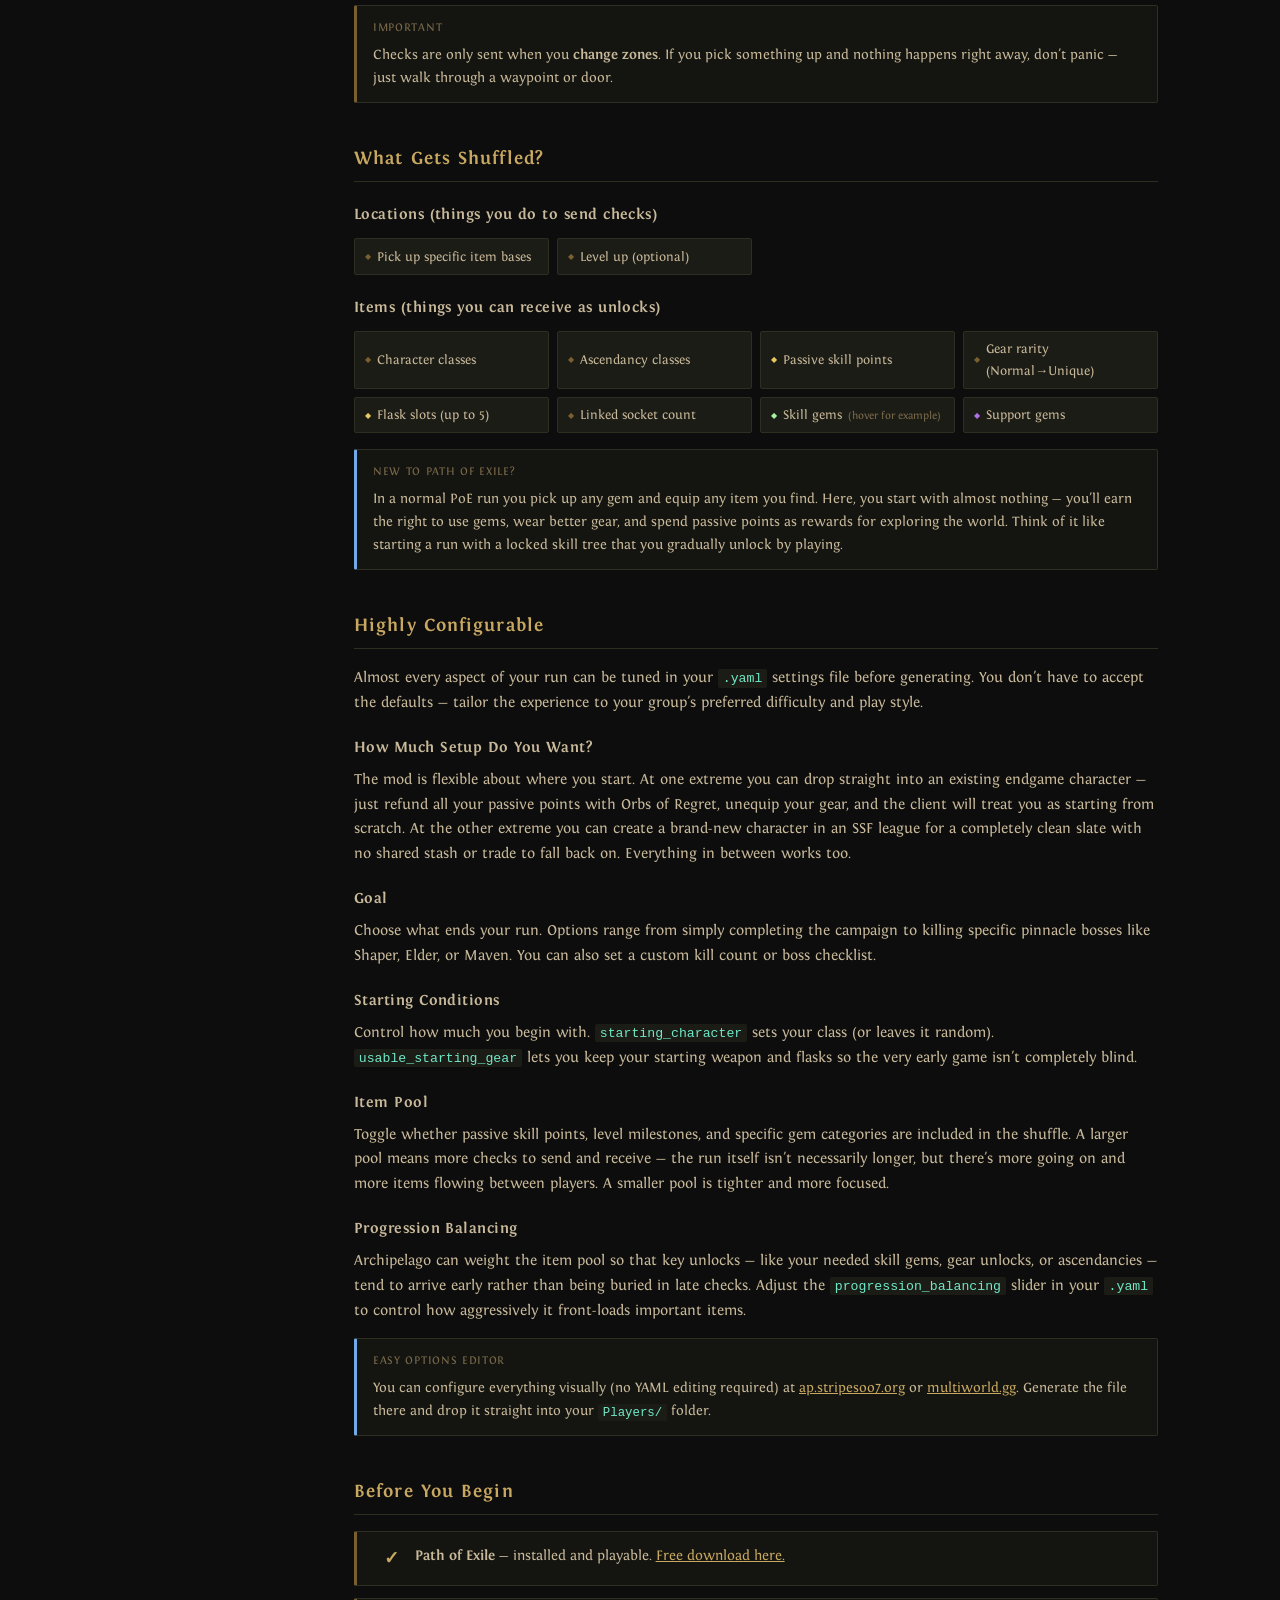
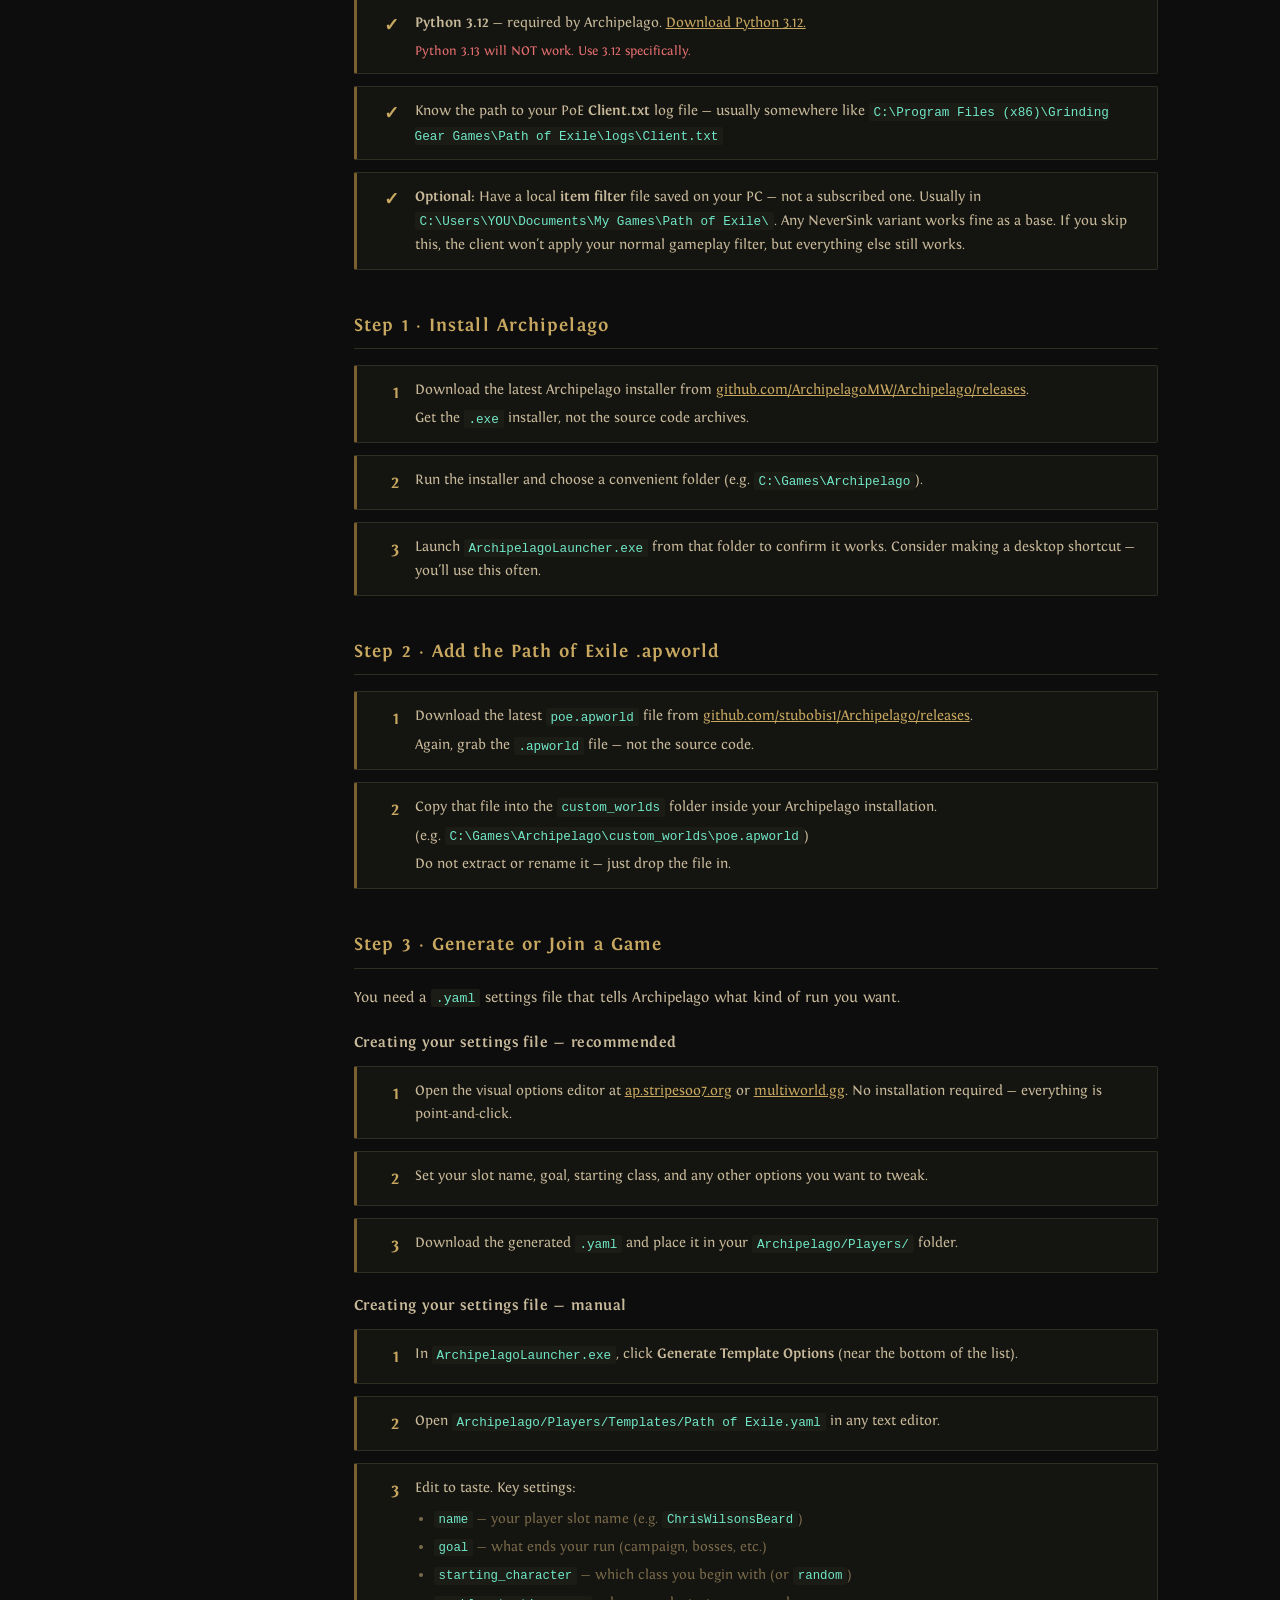
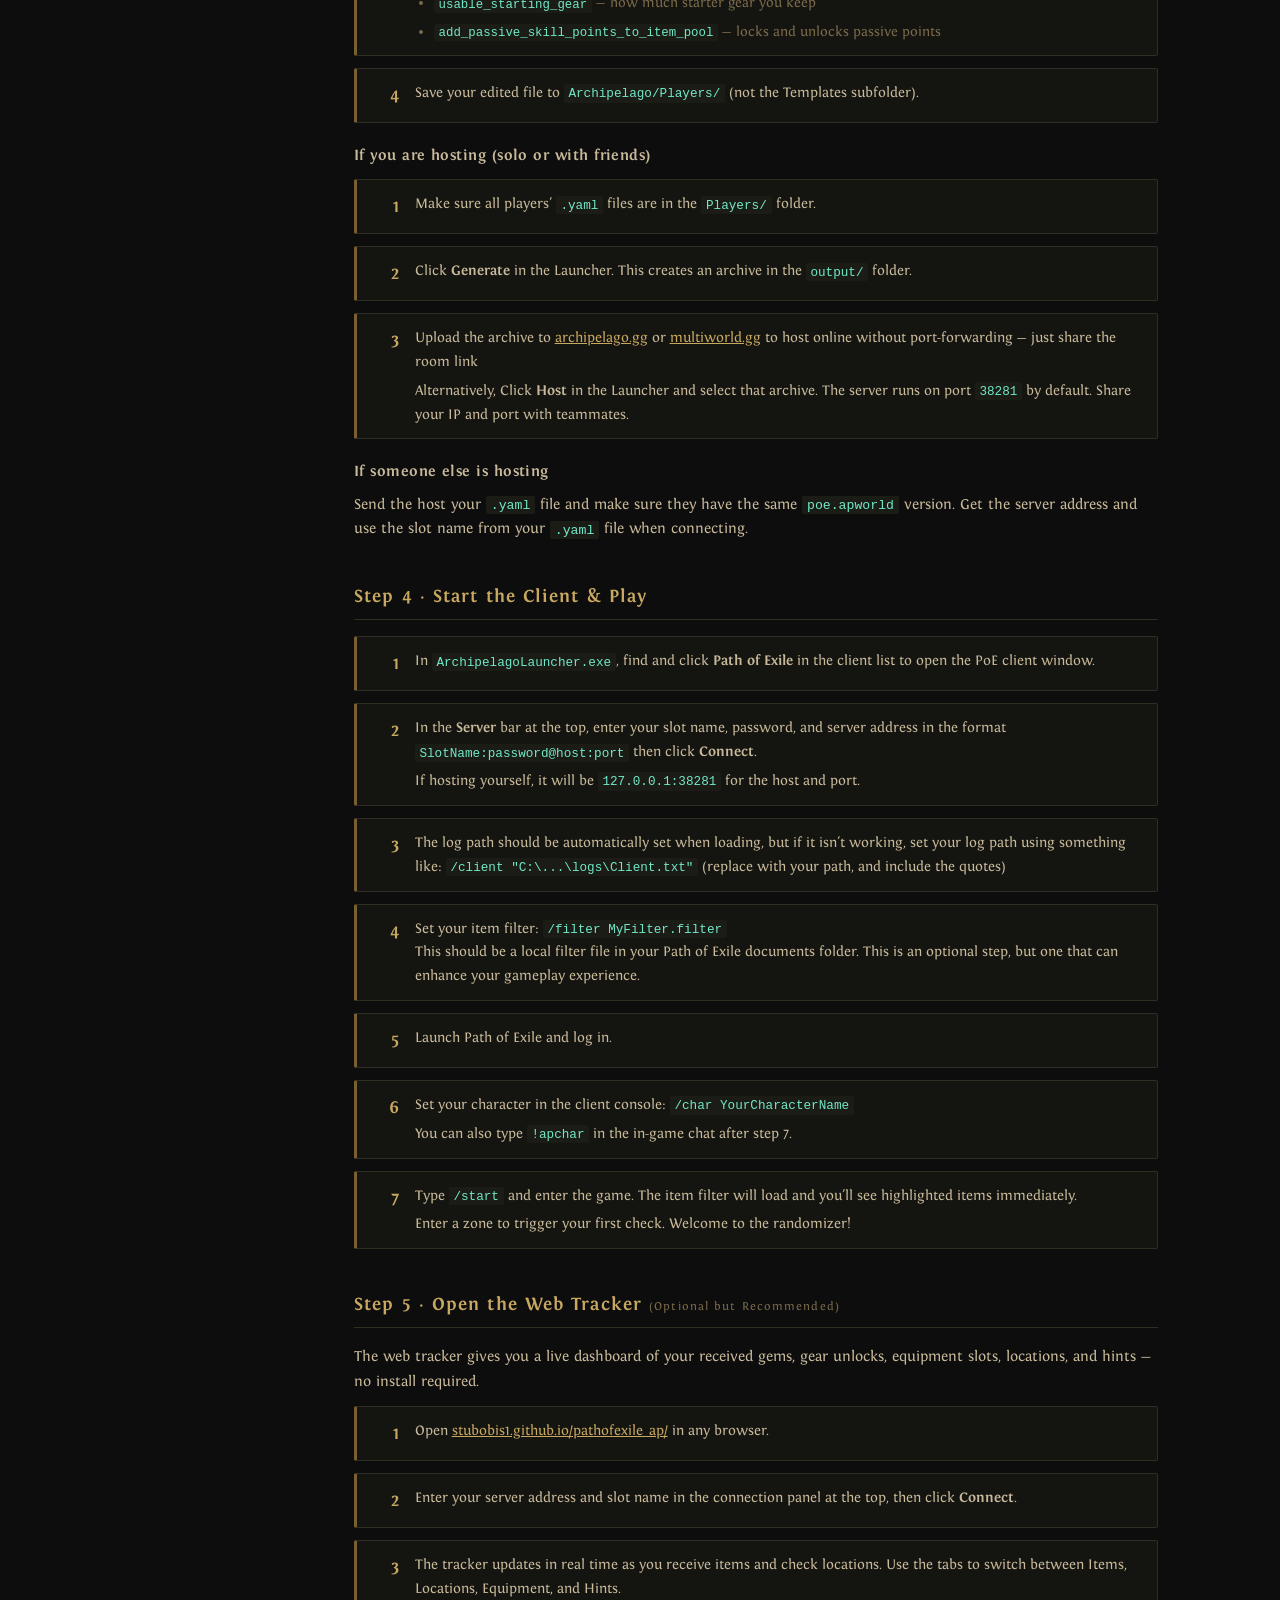
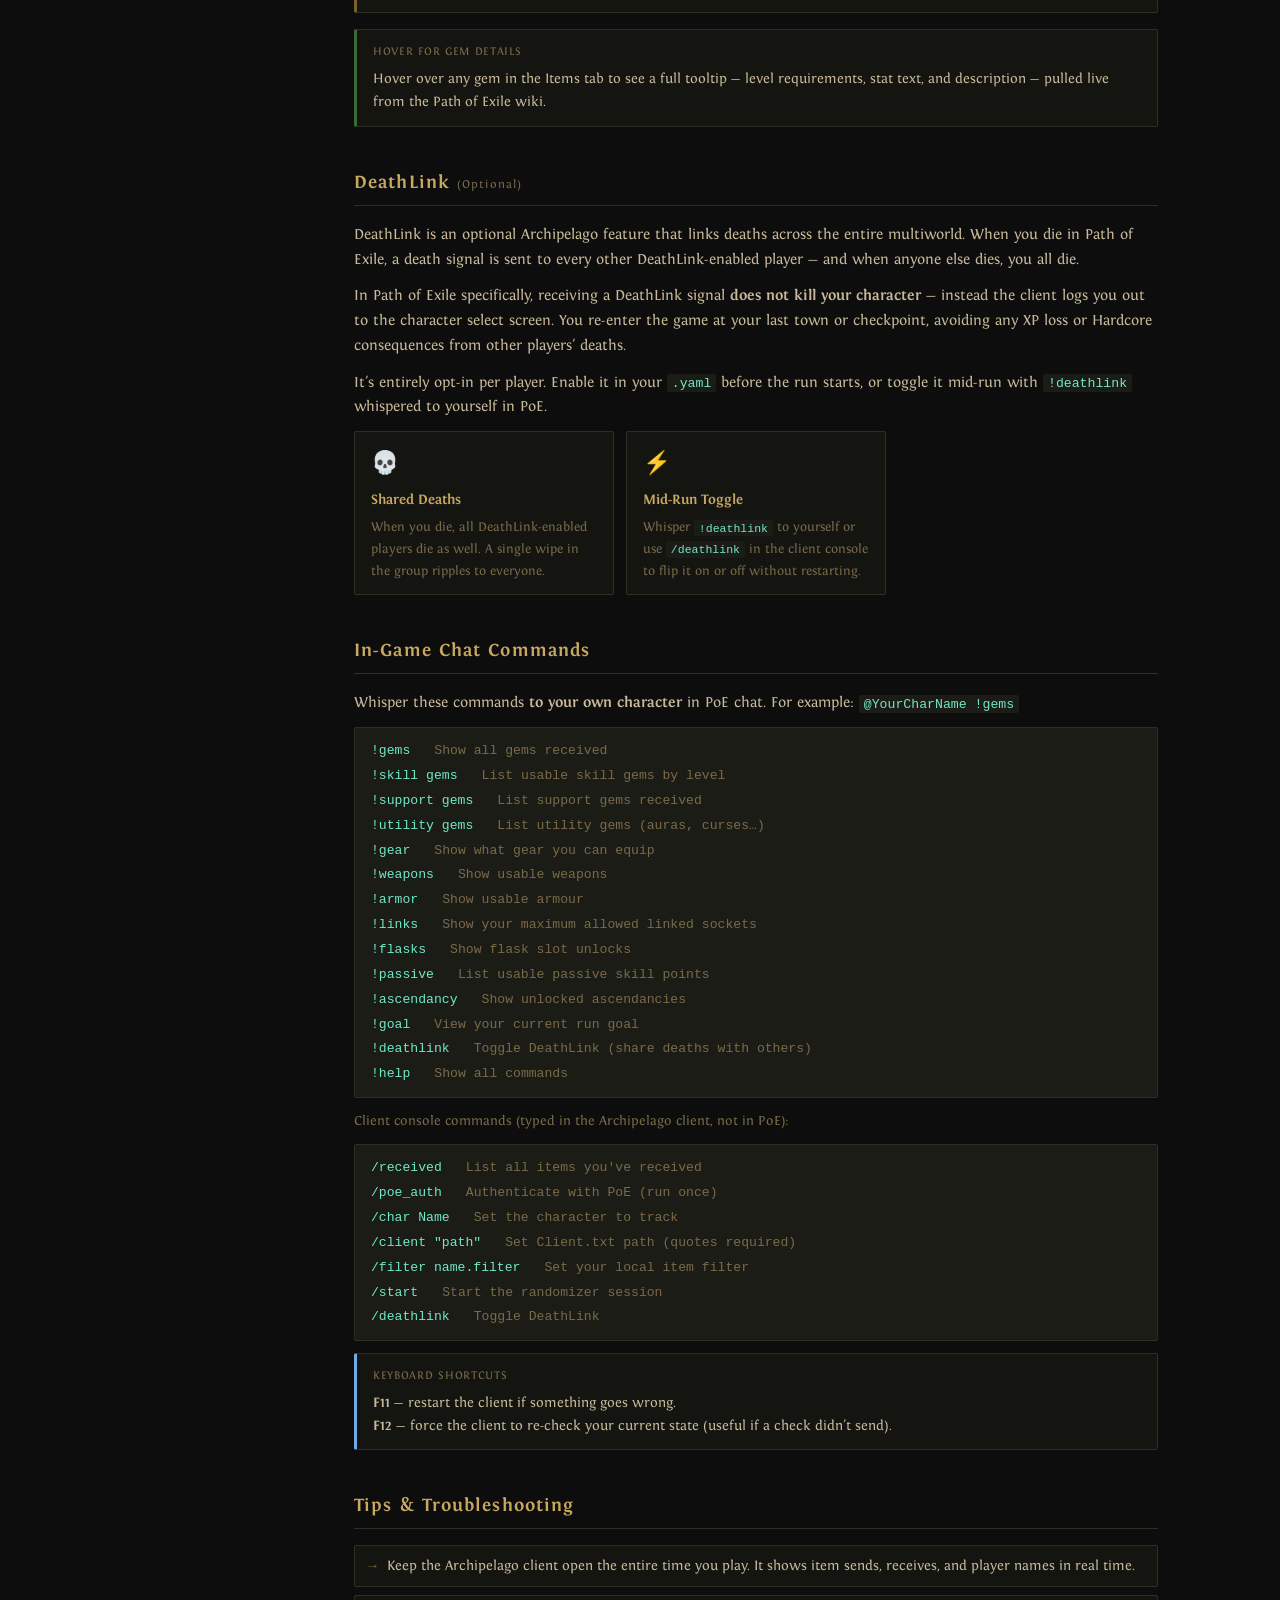
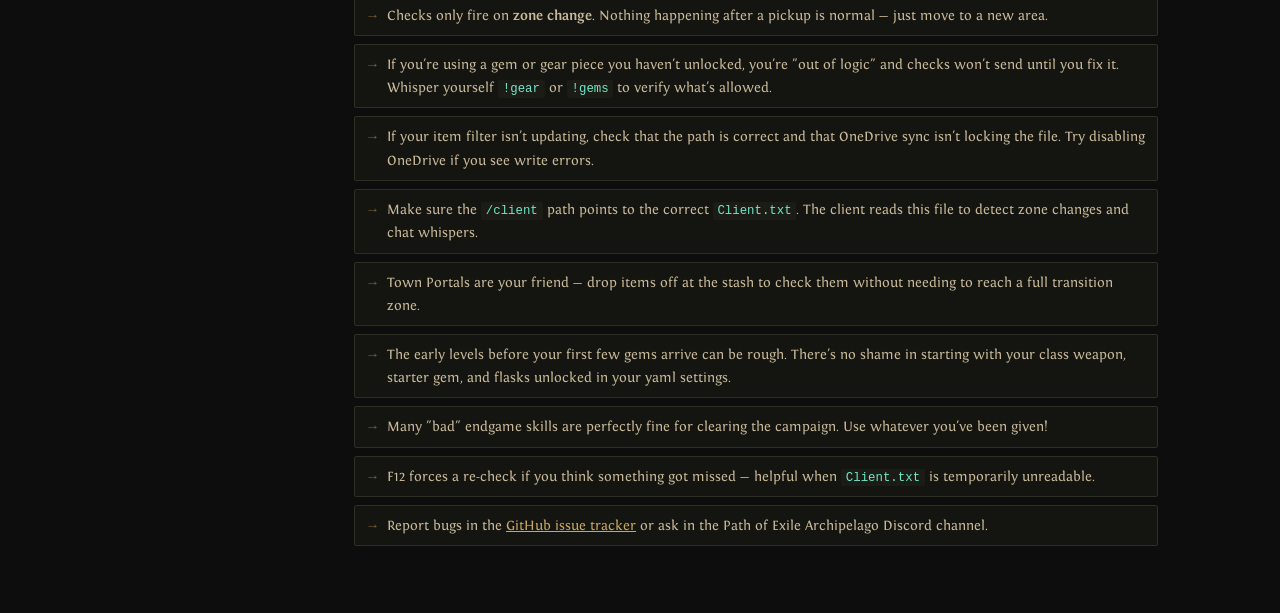
==== commit ec6862d9: "Fix Step 4 step-list HTML nesting in guide Agent-Logs-Url: https://github.com/stubobis1/pathofexile_" ====
--- a/guide.html
+++ b/guide.html
@@ -891,19 +891,19 @@
             This should be a local filter file in your Path of Exile documents folder. This is an optional step, but one that can enhance your gameplay experience.</p>
           </div>
         </div>
-</div>
         <div class="step-card">
           <div class="step-num">5</div>
           <div class="step-body">
             <p>Launch Path of Exile and log in.</p>
           </div>
         </div>
-<div class="step-card">
+        <div class="step-card">
           <div class="step-num">6</div>
           <div class="step-body">
             <p>Set your character in the client console: <code>/char YourCharacterName</code></p>
-<p>You can also type <code>!apchar</code> in the in-game chat after step 7.
-          </div>
+            <p>You can also type <code>!apchar</code> in the in-game chat after step 7.</p>
+          </div>
+        </div>
         <div class="step-card">
           <div class="step-num">7</div>
           <div class="step-body">
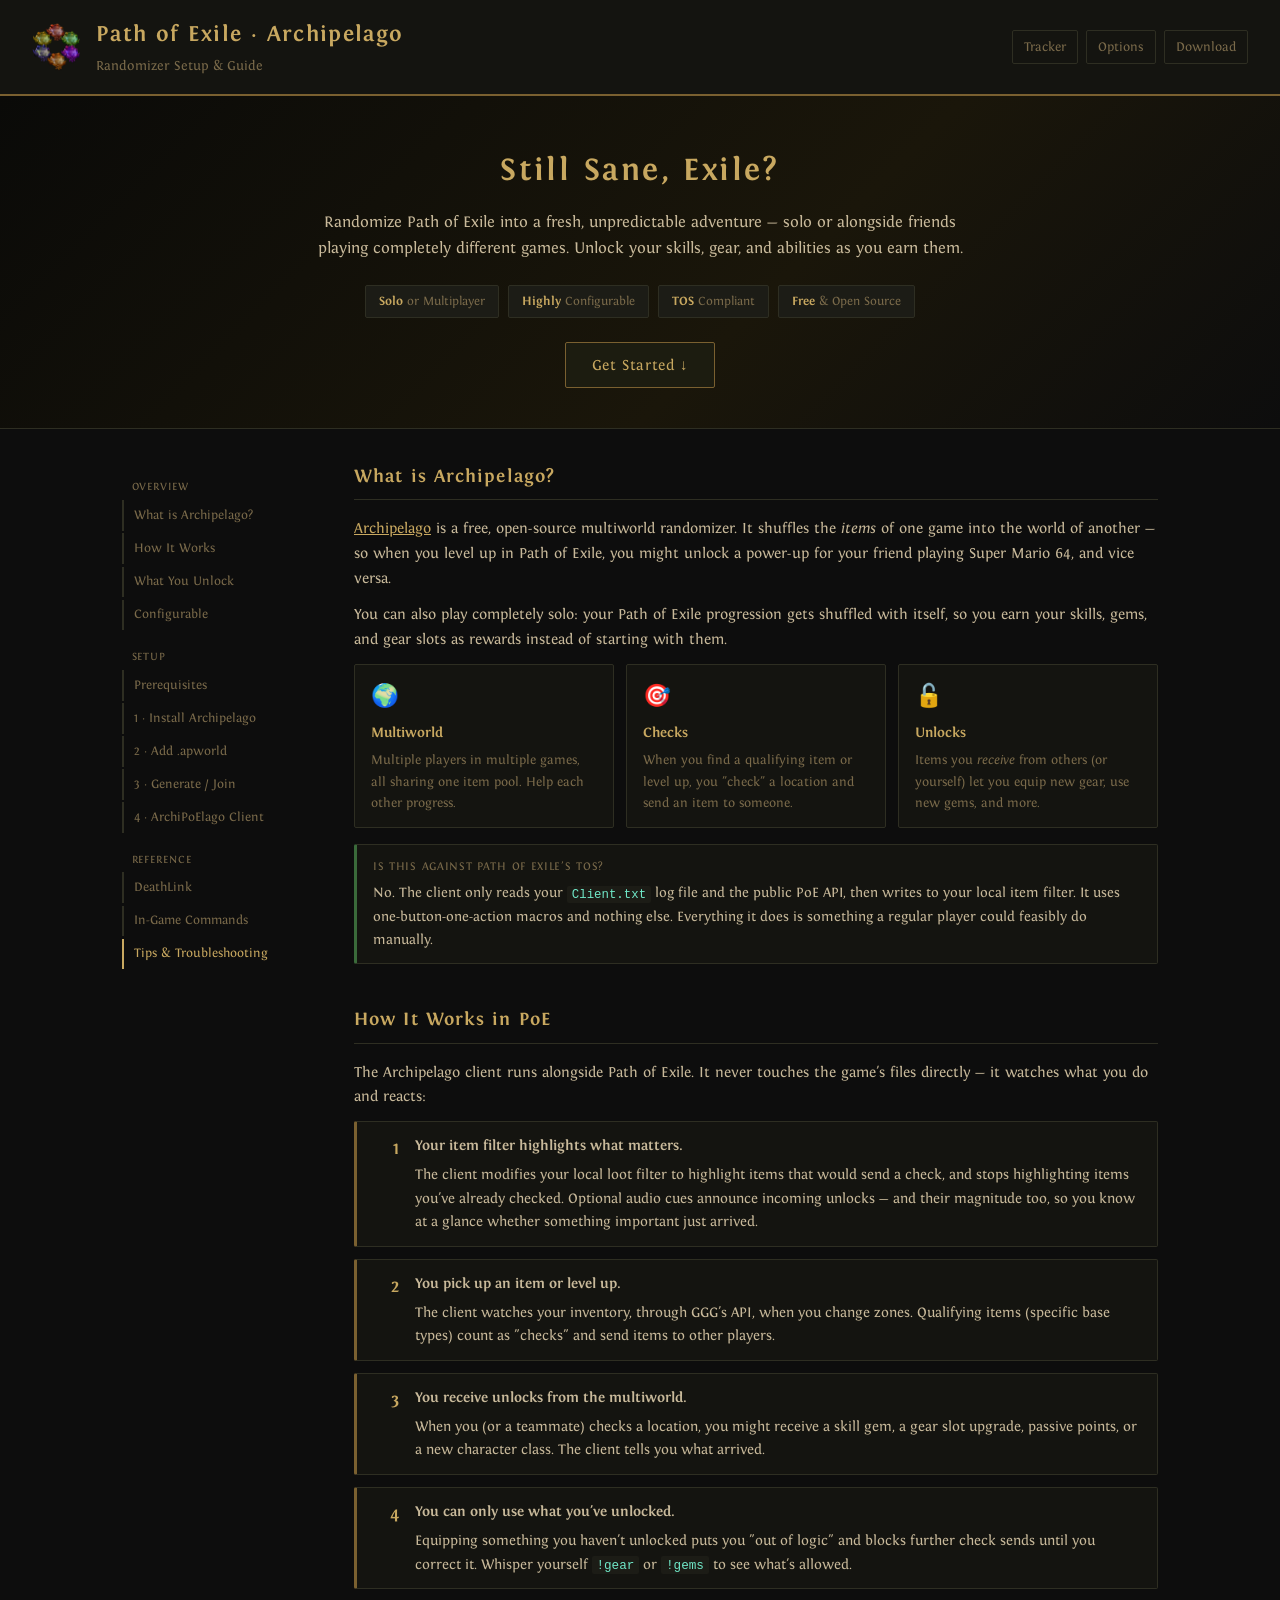
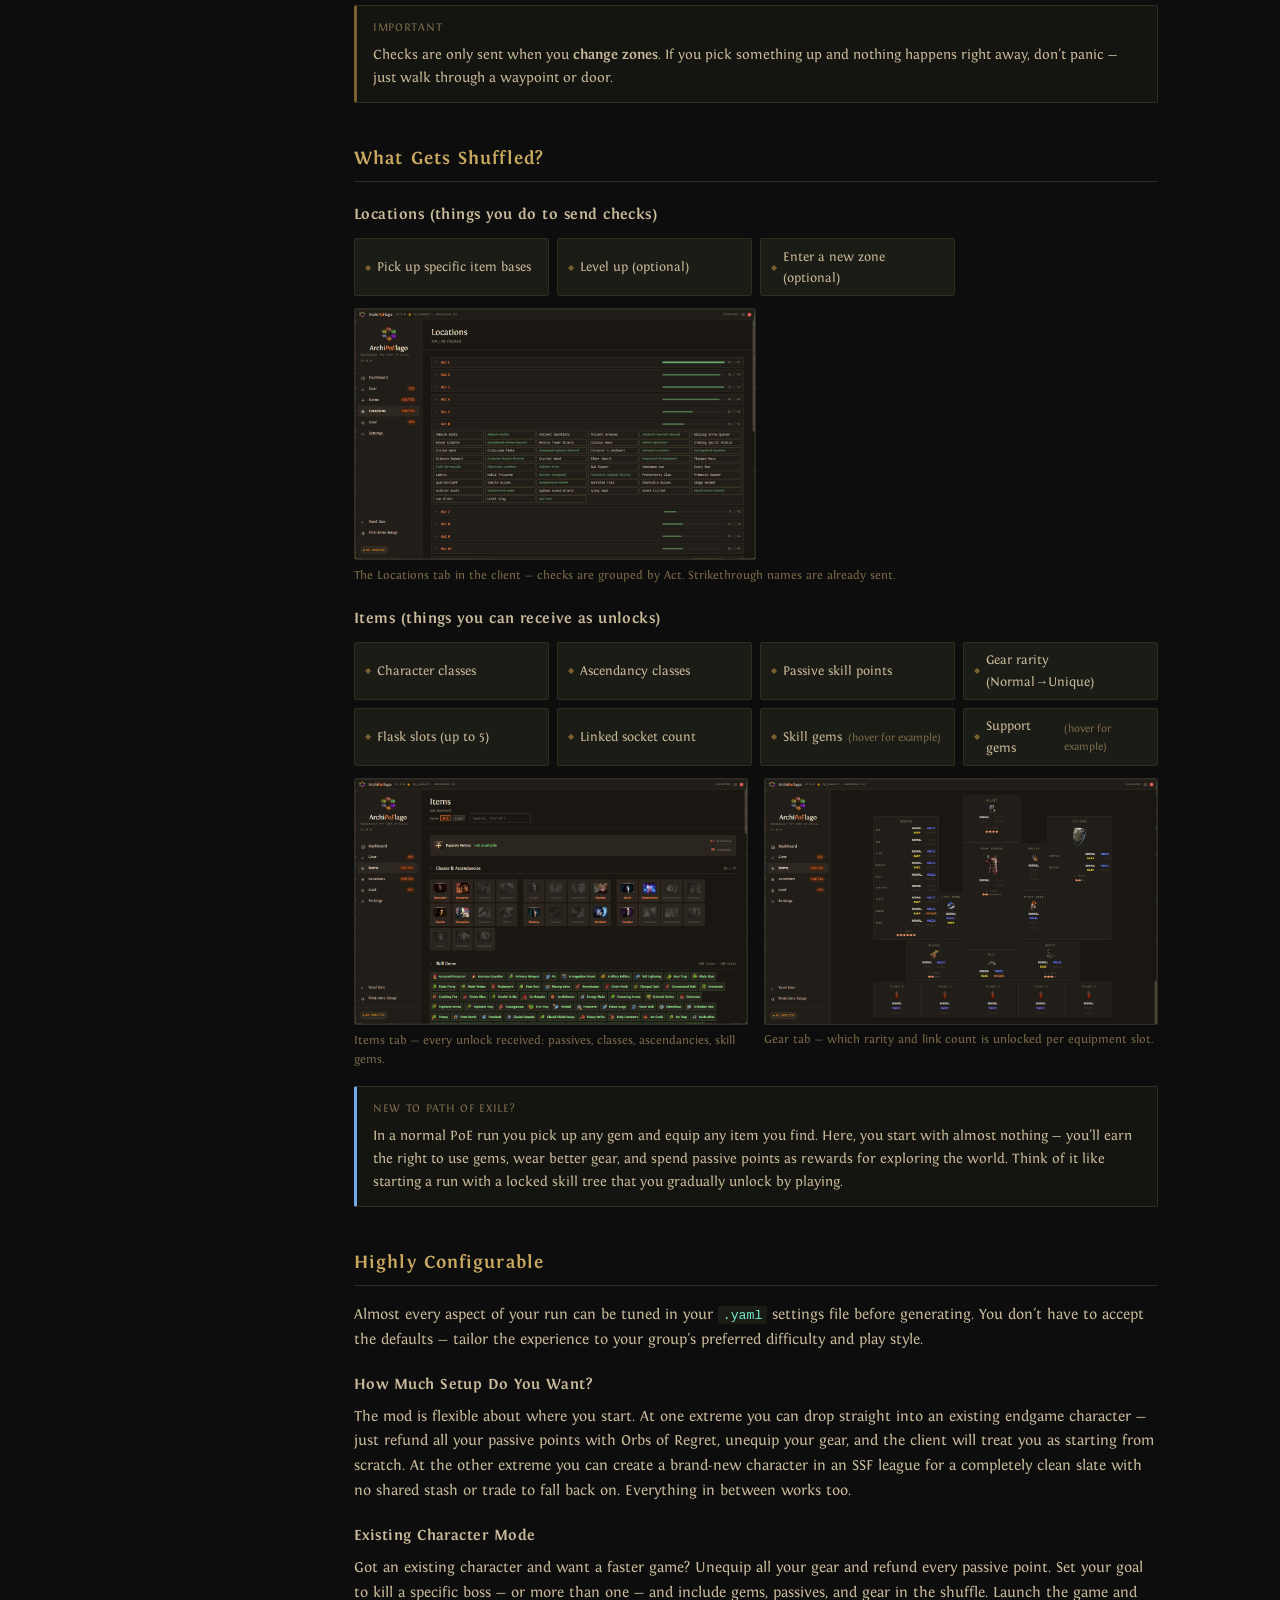
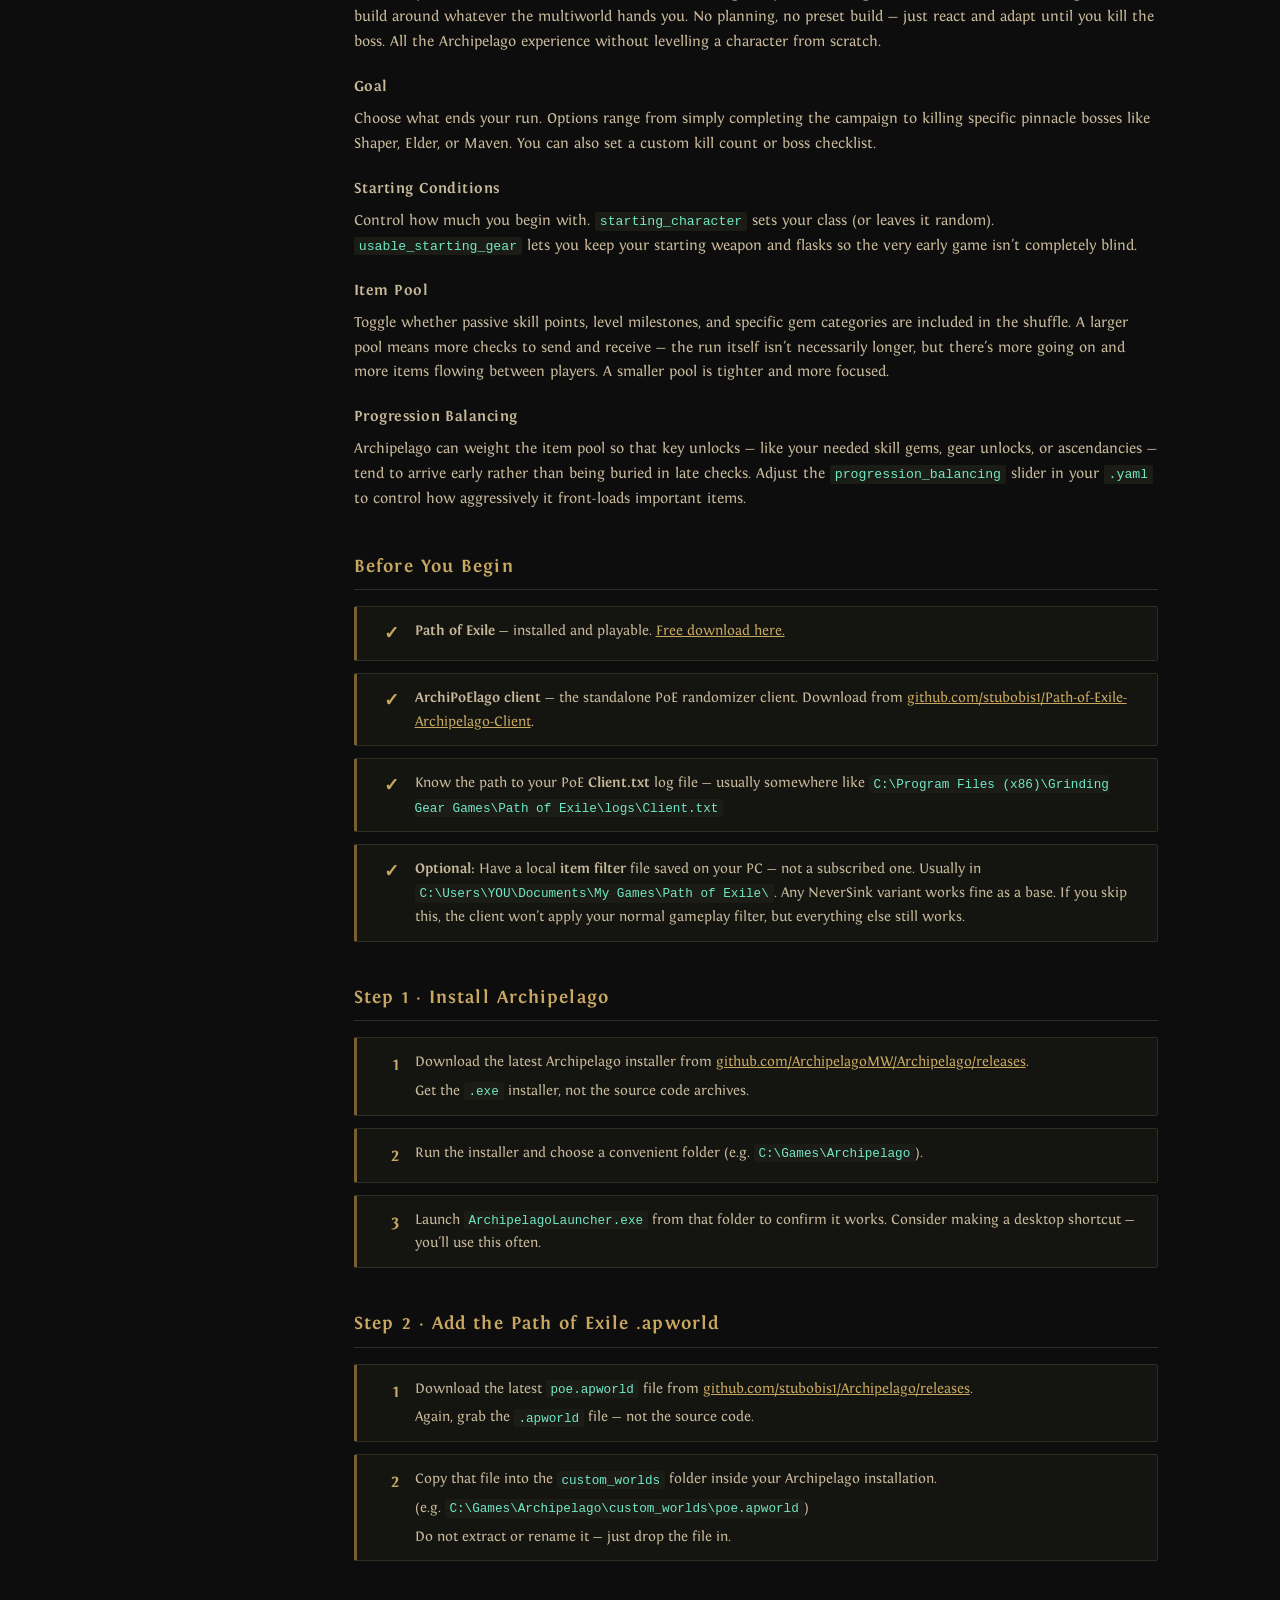
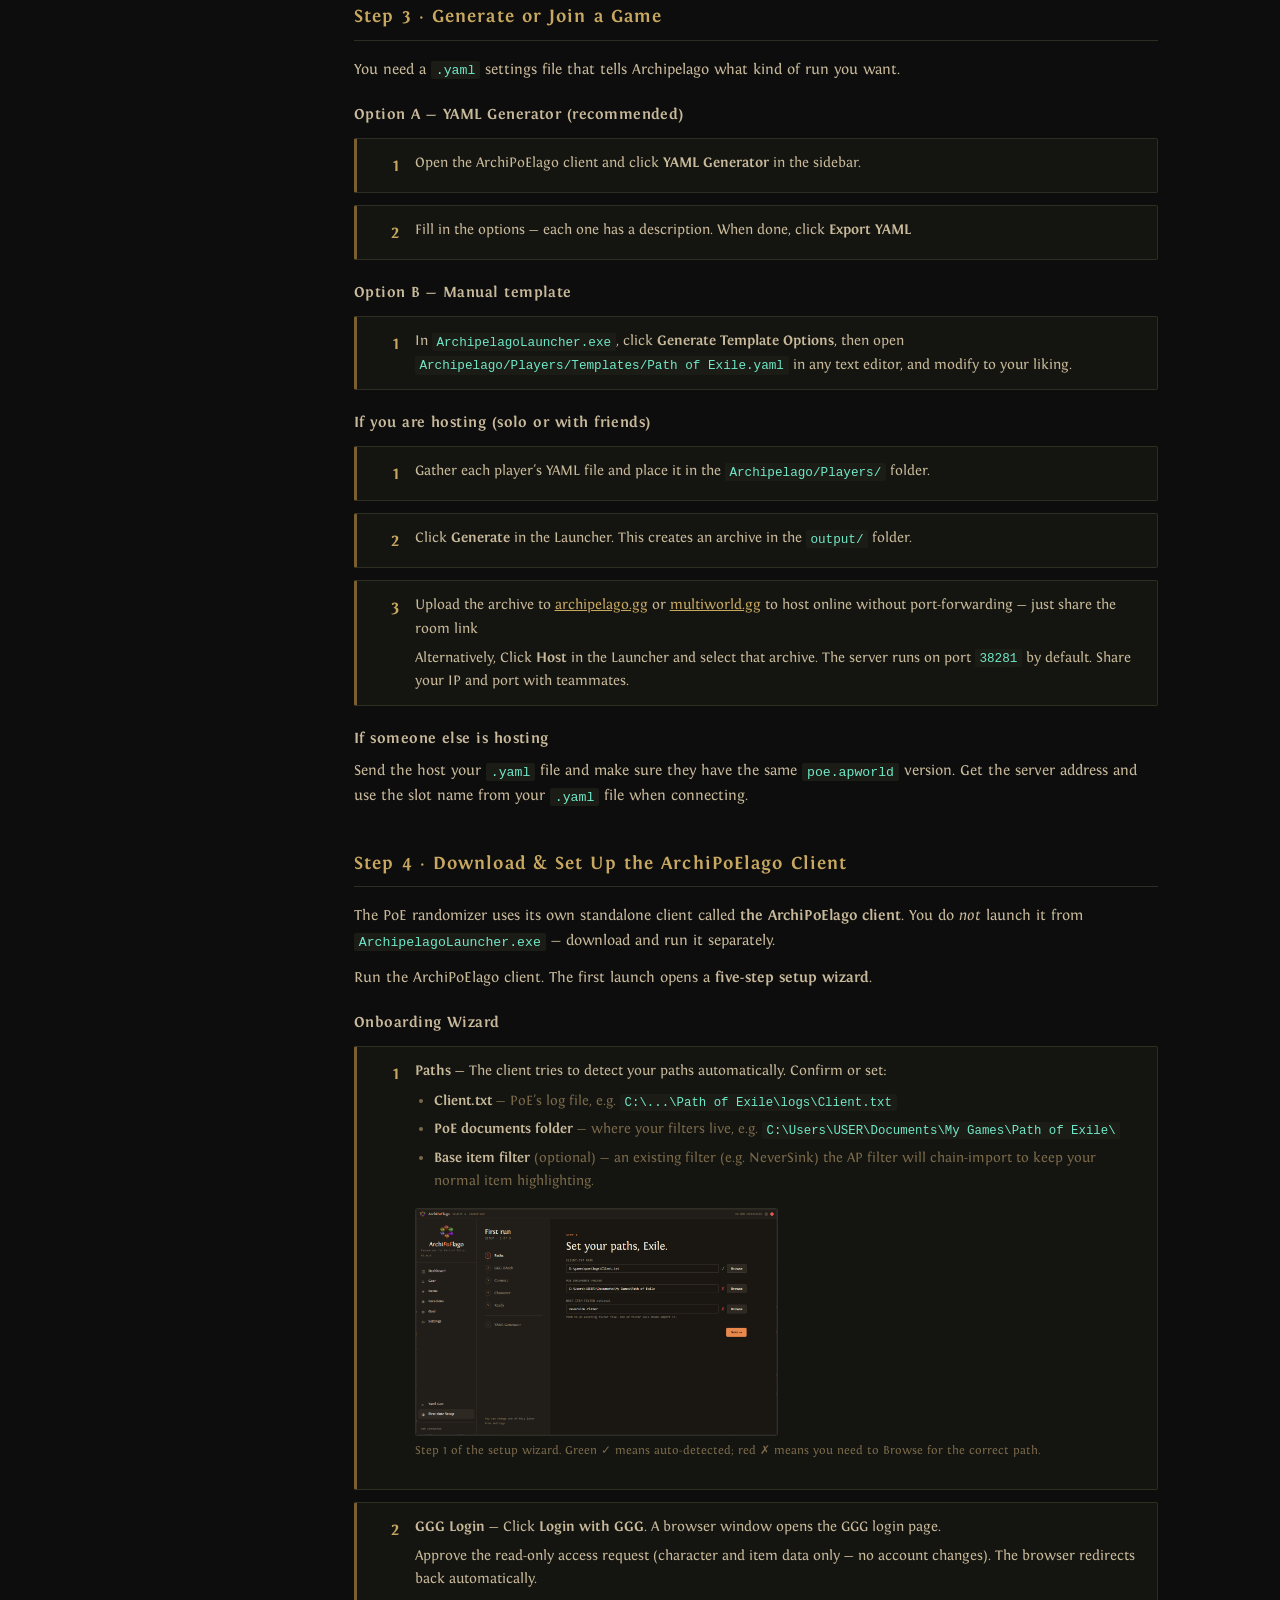
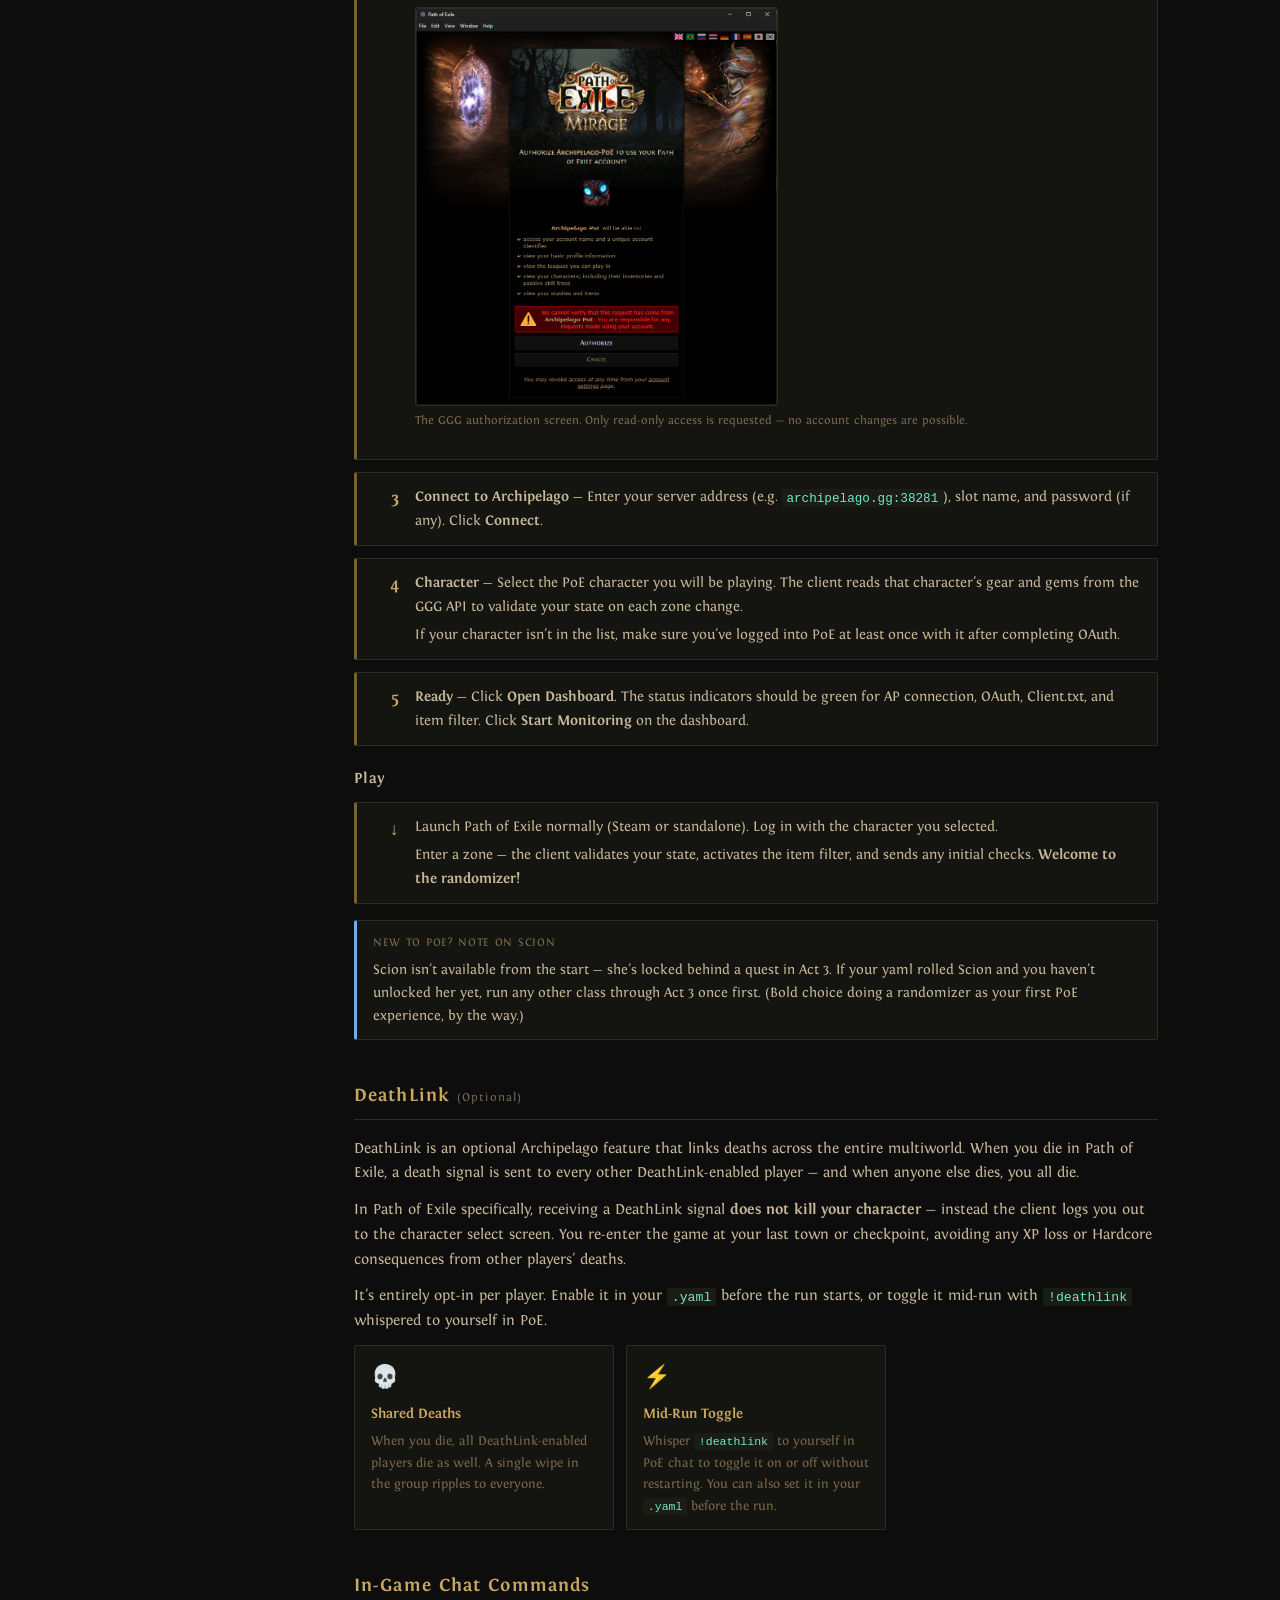
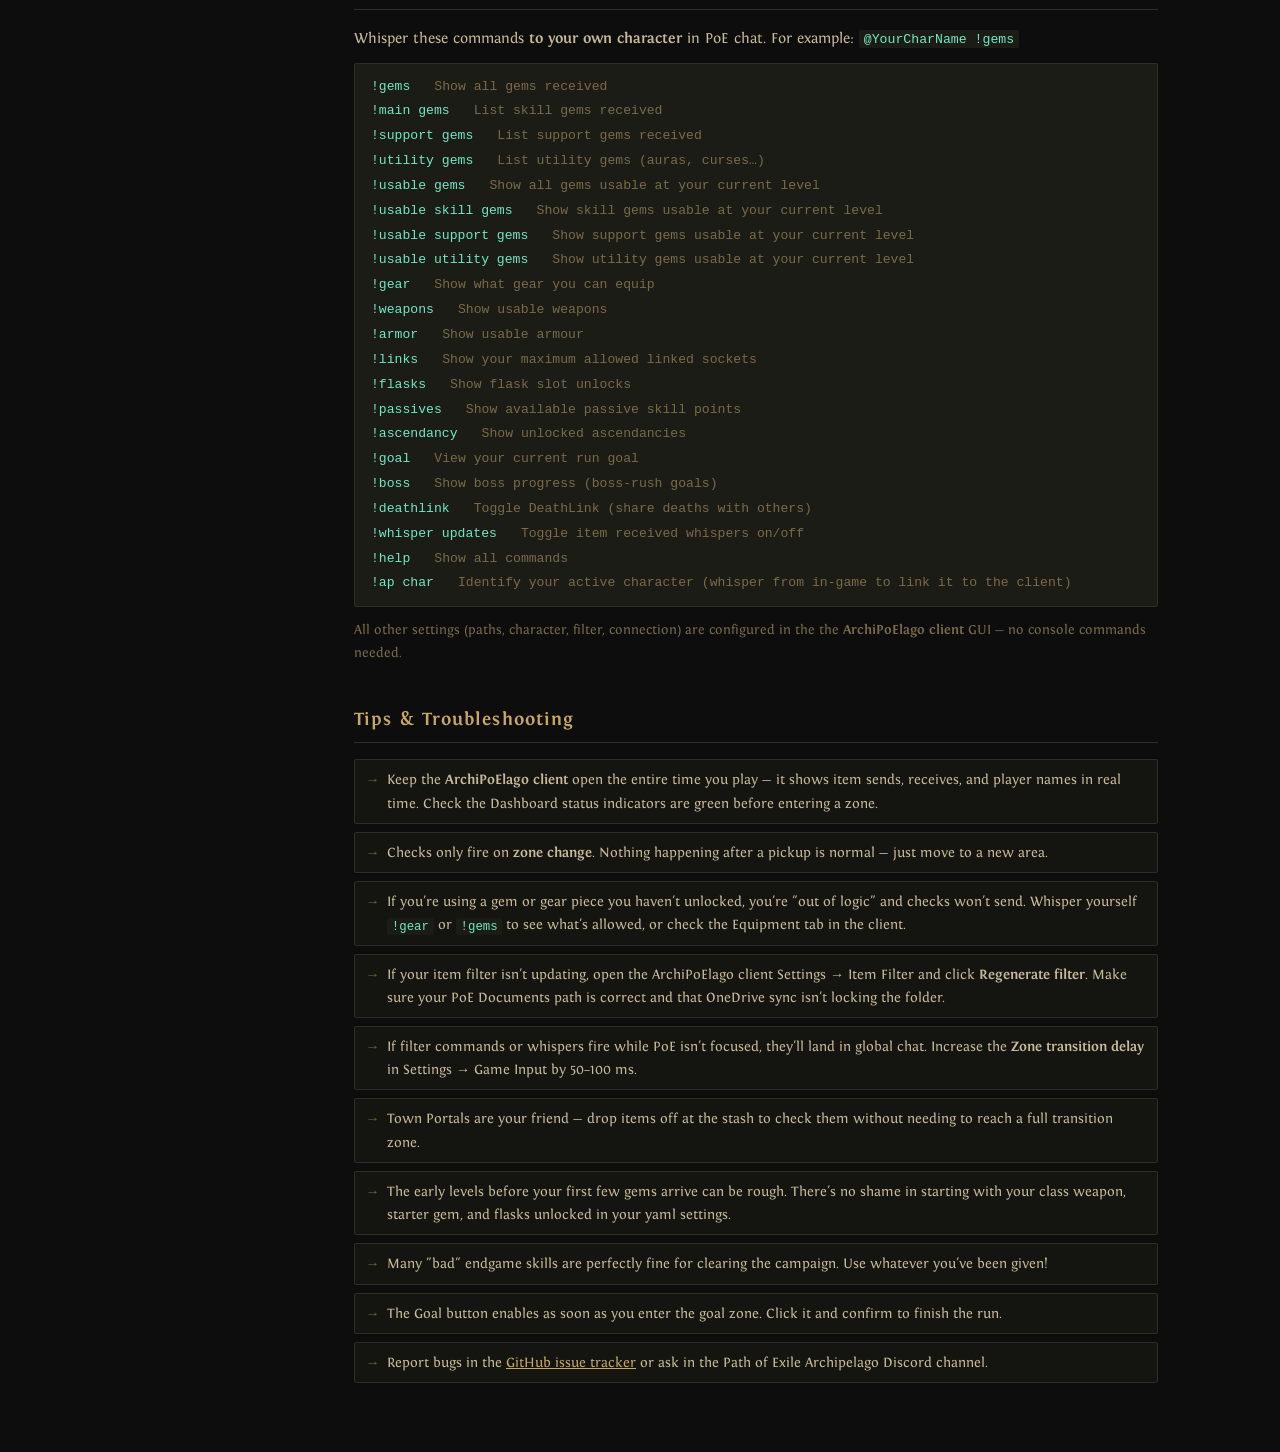
==== commit c9fd3acb: "updated to explain new client." ====
--- a/guide.html
+++ b/guide.html
@@ -307,6 +307,47 @@
     }
     a { color: var(--gold); }
     a:hover { color: #e8c880; }
+
+    /* ── Screenshots ── */
+    .screenshot-figure {
+      margin: 1rem 0;
+    }
+    .screenshot-figure img {
+      width: 100%;
+      max-width: 50%;
+      border: 1px solid var(--border);
+      border-radius: 2px;
+      display: block;
+      cursor: zoom-in;
+      transition: border-color 0.2s;
+    }
+    .screenshot-figure img:hover { border-color: var(--gold-dim); }
+    .screenshot-pair .screenshot-figure img { max-width: 100%; }
+    .screenshot-figure figcaption {
+      font-size: 0.75rem;
+      color: var(--text-dim);
+      margin-top: 0.35rem;
+    }
+
+    /* ── Lightbox ── */
+    #lightbox {
+      display: none;
+      position: fixed;
+      inset: 0;
+      background: rgba(0,0,0,0.88);
+      z-index: 1000;
+      align-items: center;
+      justify-content: center;
+      cursor: zoom-out;
+    }
+    #lightbox.open { display: flex; }
+    #lightbox img {
+      max-width: 92vw;
+      max-height: 92vh;
+      border: 1px solid var(--border);
+      border-radius: 2px;
+      box-shadow: 0 0 40px rgba(0,0,0,0.8);
+    }
 
     /* ── Tips list ── */
     .tips-list { list-style: none; display: flex; flex-direction: column; gap: 0.5rem; margin-top: 0.5rem; }
@@ -492,8 +533,7 @@
         <li><a href="#install-archipelago">1 · Install Archipelago</a></li>
         <li><a href="#add-apworld">2 · Add .apworld</a></li>
         <li><a href="#generate">3 · Generate / Join</a></li>
-        <li><a href="#start-client">4 · Start Client</a></li>
-        <li><a href="#poptracker">5 · Web Tracker</a></li>
+        <li><a href="#start-client">4 · ArchiPoElago Client</a></li>
       </ul>
       <div class="nav-section">Reference</div>
       <ul>
@@ -605,18 +645,35 @@
       <div class="unlock-grid">
         <div class="unlock-item">Pick up specific item bases</div>
         <div class="unlock-item">Level up (optional)</div>
-      </div>
+        <div class="unlock-item">Enter a new zone (optional)</div>
+      </div>
+
+      <figure class="screenshot-figure" style="margin-top:0.75rem">
+        <img src="images/client/locations-page.png" alt="Locations tab showing checks by Act">
+        <figcaption>The Locations tab in the client — checks are grouped by Act. Strikethrough names are already sent.</figcaption>
+      </figure>
 
       <h3 style="margin-top:1.2rem">Items (things you can receive as unlocks)</h3>
       <div class="unlock-grid">
         <div class="unlock-item">Character classes</div>
         <div class="unlock-item">Ascendancy classes</div>
-        <div class="unlock-item flask">Passive skill points</div>
+        <div class="unlock-item">Passive skill points</div>
         <div class="unlock-item">Gear rarity (Normal→Unique)</div>
-        <div class="unlock-item flask">Flask slots (up to 5)</div>
+        <div class="unlock-item">Flask slots (up to 5)</div>
         <div class="unlock-item">Linked socket count</div>
-        <div class="unlock-item gem" data-gem="Arc">Skill gems <small style="color:var(--text-dim)">(hover for example)</small></div>
-        <div class="unlock-item support" data-gem="Added Cold Damage Support">Support gems</div>
+        <div class="unlock-item" data-gem="Arc">Skill gems <small style="color:var(--text-dim)">(hover for example)</small></div>
+        <div class="unlock-item" data-gem="Added Cold Damage Support">Support gems <small style="color:var(--text-dim)">(hover for example)</small></div>
+      </div>
+
+      <div class="screenshot-pair" style="display:flex;gap:1rem;margin-top:0.75rem;flex-wrap:wrap">
+        <figure class="screenshot-figure" style="margin:0;flex:1;min-width:240px">
+          <img src="images/client/item-page.png" alt="Items tab showing received classes, gems and passives">
+          <figcaption>Items tab — every unlock received: passives, classes, ascendancies, skill gems.</figcaption>
+        </figure>
+        <figure class="screenshot-figure" style="margin:0;flex:1;min-width:240px">
+          <img src="images/client/item-paper-doll-display.png" alt="Gear tab showing unlocked rarity per slot">
+          <figcaption>Gear tab — which rarity and link count is unlocked per equipment slot.</figcaption>
+        </figure>
       </div>
 
       <div class="info-box" style="margin-top:1rem">
@@ -646,6 +703,15 @@
         Everything in between works too.
       </p>
 
+      <h3>Existing Character Mode</h3>
+      <p>
+        Got an existing character and want a faster game? Unequip all your gear and refund every passive
+        point. Set your goal to kill a specific boss — or more than one — and include gems, passives, and 
+        gear in the shuffle. Launch the game and build around whatever the multiworld hands you. No planning, 
+        no preset build — just react and adapt until you kill the boss. All the Archipelago experience without 
+        levelling a character from scratch.
+      </p>
+
       <h3>Goal</h3>
       <p>Choose what ends your run. Options range from simply completing the campaign to killing specific pinnacle bosses
       like Shaper, Elder, or Maven. You can also set a custom kill count or boss checklist.</p>
@@ -663,14 +729,6 @@
       <p>Archipelago can weight the item pool so that key unlocks — like your needed skill gems, gear unlocks, or ascendancies —
       tend to arrive early rather than being buried in late checks. Adjust the <code>progression_balancing</code>
       slider in your <code>.yaml</code> to control how aggressively it front-loads important items.</p>
-
-      <div class="info-box" style="margin-top:1rem">
-        <div class="box-title">Easy Options Editor</div>
-        <p>You can configure everything visually (no YAML editing required) at
-        <a href="https://ap.stripesoo7.org/games/Path%20of%20Exile/player-options" target="_blank">ap.stripesoo7.org</a>
-        or <a href="https://multiworld.gg/games/Path%20of%20Exile/player-options" target="_blank">multiworld.gg</a>.
-        Generate the file there and drop it straight into your <code>Players/</code> folder.</p>
-      </div>
     </section>
 
 
@@ -688,9 +746,9 @@
         <div class="step-card">
           <div class="step-num">✓</div>
           <div class="step-body">
-            <p><strong>Python 3.12</strong> — required by Archipelago.
-            <a href="https://www.python.org/downloads/release/python-31210/" target="_blank">Download Python 3.12.</a></p>
-            <p style="color:var(--red);font-size:0.82rem">Python 3.13 will NOT work. Use 3.12 specifically.</p>
+            <p><strong>ArchiPoElago client</strong> — the standalone PoE randomizer client.
+            Download from <a href="https://github.com/stubobis1/Path-of-Exile-Archipelago-Client/releases" target="_blank">github.com/stubobis1/Path-of-Exile-Archipelago-Client</a>.
+            </p>
           </div>
         </div>
         <div class="step-card">
@@ -768,62 +826,28 @@
       <h2>Step 3 · Generate or Join a Game</h2>
       <p>You need a <code>.yaml</code> settings file that tells Archipelago what kind of run you want.</p>
 
-      <h3>Creating your settings file — recommended</h3>
+      <h3>Option A — YAML Generator (recommended)</h3>
       <div class="step-list">
         <div class="step-card">
           <div class="step-num">1</div>
           <div class="step-body">
-            <p>Open the visual options editor at
-            <a href="https://ap.stripesoo7.org/games/Path%20of%20Exile/player-options" target="_blank">ap.stripesoo7.org</a>
-            or <a href="https://multiworld.gg/games/Path%20of%20Exile/player-options" target="_blank">multiworld.gg</a>.
-            No installation required — everything is point-and-click.</p>
+            <p>Open the ArchiPoElago client and click <strong>YAML Generator</strong> in the sidebar.</p>
           </div>
         </div>
         <div class="step-card">
           <div class="step-num">2</div>
           <div class="step-body">
-            <p>Set your slot name, goal, starting class, and any other options you want to tweak.</p>
-          </div>
-        </div>
-        <div class="step-card">
-          <div class="step-num">3</div>
-          <div class="step-body">
-            <p>Download the generated <code>.yaml</code> and place it in your <code>Archipelago/Players/</code> folder.</p>
-          </div>
-        </div>
-      </div>
-
-      <h3>Creating your settings file — manual</h3>
+            <p>Fill in the options — each one has a description. When done, click <strong>Export YAML</strong></p>
+          </div>
+        </div>
+      </div>
+
+      <h3>Option B — Manual template</h3>
       <div class="step-list">
         <div class="step-card">
           <div class="step-num">1</div>
           <div class="step-body">
-            <p>In <code>ArchipelagoLauncher.exe</code>, click <strong>Generate Template Options</strong> (near the bottom of the list).</p>
-          </div>
-        </div>
-        <div class="step-card">
-          <div class="step-num">2</div>
-          <div class="step-body">
-            <p>Open <code>Archipelago/Players/Templates/Path of Exile.yaml</code> in any text editor.</p>
-          </div>
-        </div>
-        <div class="step-card">
-          <div class="step-num">3</div>
-          <div class="step-body">
-            <p>Edit to taste. Key settings:</p>
-            <ul style="margin-top:0.4rem;padding-left:1.2rem;font-size:0.88rem;color:var(--text-dim);display:flex;flex-direction:column;gap:0.3rem">
-              <li><code>name</code> — your player slot name (e.g. <code>ChrisWilsonsBeard</code>)</li>
-              <li><code>goal</code> — what ends your run (campaign, bosses, etc.)</li>
-              <li><code>starting_character</code> — which class you begin with (or <code>random</code>)</li>
-              <li><code>usable_starting_gear</code> — how much starter gear you keep</li>
-              <li><code>add_passive_skill_points_to_item_pool</code> — locks and unlocks passive points</li>
-            </ul>
-          </div>
-        </div>
-        <div class="step-card">
-          <div class="step-num">4</div>
-          <div class="step-body">
-            <p>Save your edited file to <code>Archipelago/Players/</code> (not the Templates subfolder).</p>
+            <p>In <code>ArchipelagoLauncher.exe</code>, click <strong>Generate Template Options</strong>, then open <code>Archipelago/Players/Templates/Path of Exile.yaml</code> in any text editor, and modify to your liking.</p>
           </div>
         </div>
       </div>
@@ -833,7 +857,7 @@
         <div class="step-card">
           <div class="step-num">1</div>
           <div class="step-body">
-            <p>Make sure all players' <code>.yaml</code> files are in the <code>Players/</code> folder.</p>
+            <p>Gather each player's YAML file and place it in the <code>Archipelago/Players/</code> folder.</p>
           </div>
         </div>
         <div class="step-card">
@@ -862,87 +886,77 @@
 
     <!-- ── Start Client ── -->
     <section class="guide-section" id="start-client">
-      <h2>Step 4 · Start the Client &amp; Play</h2>
-
+      <h2>Step 4 · Download &amp; Set Up the ArchiPoElago Client</h2>
+      <p>
+        The PoE randomizer uses its own standalone client called <strong>the ArchiPoElago client</strong>.
+        You do <em>not</em> launch it from <code>ArchipelagoLauncher.exe</code> — download and run it separately.
+      </p>
+
+      <p>Run the ArchiPoElago client. The first launch opens a <strong>five-step setup wizard</strong>.</p>
+
+      <h3>Onboarding Wizard</h3>
       <div class="step-list">
         <div class="step-card">
           <div class="step-num">1</div>
           <div class="step-body">
-            <p>In <code>ArchipelagoLauncher.exe</code>, find and click <strong>Path of Exile</strong> in the client list to open the PoE client window.</p>
+            <p><strong>Paths</strong> — The client tries to detect your paths automatically. Confirm or set:</p>
+            <ul style="margin-top:0.4rem;padding-left:1.2rem;font-size:0.88rem;color:var(--text-dim);display:flex;flex-direction:column;gap:0.3rem">
+              <li><strong>Client.txt</strong> — PoE's log file, e.g. <code>C:\...\Path of Exile\logs\Client.txt</code></li>
+              <li><strong>PoE documents folder</strong> — where your filters live, e.g. <code>C:\Users\USER\Documents\My Games\Path of Exile\</code></li>
+              <li><strong>Base item filter</strong> (optional) — an existing filter (e.g. NeverSink) the AP filter will chain-import to keep your normal item highlighting.</li>
+            </ul>
+            <figure class="screenshot-figure">
+              <img src="images/client/first-time-setup-step-1.png" alt="First-time setup wizard — Paths step">
+              <figcaption>Step 1 of the setup wizard. Green ✓ means auto-detected; red ✗ means you need to Browse for the correct path.</figcaption>
+            </figure>
           </div>
         </div>
         <div class="step-card">
           <div class="step-num">2</div>
           <div class="step-body">
-            <p>In the <strong>Server</strong> bar at the top, enter your slot name, password, and server address in the format <code>SlotName:password@host:port</code> then click <strong>Connect</strong>.</p>
-            <p>If hosting yourself, it will be <code>127.0.0.1:38281</code> for the host and port.</p>
+            <p><strong>GGG Login</strong> — Click <strong>Login with GGG</strong>. A browser window opens the GGG login page.</p>
+            <p>Approve the read-only access request (character and item data only — no account changes). The browser redirects back automatically.</p>
+            <figure class="screenshot-figure">
+              <img src="images/client/poe-ggg-access.png" alt="GGG OAuth permission screen">
+              <figcaption>The GGG authorization screen. Only read-only access is requested — no account changes are possible.</figcaption>
+            </figure>
           </div>
         </div>
         <div class="step-card">
           <div class="step-num">3</div>
           <div class="step-body">
-            <p>The log path should be automatically set when loading, but if it isn't working, set your log path using something like: <code>/client "C:\...\logs\Client.txt"</code> (replace with your path, and include the quotes)</p>
+            <p><strong>Connect to Archipelago</strong> — Enter your server address (e.g. <code>archipelago.gg:38281</code>), slot name, and password (if any). Click <strong>Connect</strong>.</p>
           </div>
         </div>
         <div class="step-card">
           <div class="step-num">4</div>
           <div class="step-body">
-            <p>Set your item filter: <code>/filter MyFilter.filter</code><br>
-            This should be a local filter file in your Path of Exile documents folder. This is an optional step, but one that can enhance your gameplay experience.</p>
+            <p><strong>Character</strong> — Select the PoE character you will be playing. The client reads that character's gear and gems from the GGG API to validate your state on each zone change.</p>
+            <p>If your character isn't in the list, make sure you've logged into PoE at least once with it after completing OAuth.</p>
           </div>
         </div>
         <div class="step-card">
           <div class="step-num">5</div>
           <div class="step-body">
-            <p>Launch Path of Exile and log in.</p>
-          </div>
-        </div>
-        <div class="step-card">
-          <div class="step-num">6</div>
-          <div class="step-body">
-            <p>Set your character in the client console: <code>/char YourCharacterName</code></p>
-            <p>You can also type <code>!apchar</code> in the in-game chat after step 7.</p>
-          </div>
-        </div>
-        <div class="step-card">
-          <div class="step-num">7</div>
-          <div class="step-body">
-            <p>Type <code>/start</code> and enter the game. The item filter will load and you'll see highlighted items immediately.</p>
-            <p>Enter a zone to trigger your first check. Welcome to the randomizer!</p>
-          </div>
-        </div>
-      </div>
-    </section>
-
-    <!-- ── Tracker ── -->
-    <section class="guide-section" id="poptracker">
-      <h2>Step 5 · Open the Web Tracker <span style="font-size:0.75rem;color:var(--text-dim);font-weight:normal">(Optional but Recommended)</span></h2>
-      <p>The web tracker gives you a live dashboard of your received gems, gear unlocks, equipment slots, locations, and hints — no install required.</p>
-
+            <p><strong>Ready</strong> — Click <strong>Open Dashboard</strong>. The status indicators should be green for AP connection, OAuth, Client.txt, and item filter. Click <strong>Start Monitoring</strong> on the dashboard.</p>
+          </div>
+        </div>
+      </div>
+
+      <h3>Play</h3>
       <div class="step-list">
         <div class="step-card">
-          <div class="step-num">1</div>
-          <div class="step-body">
-            <p>Open <a href="https://stubobis1.github.io/pathofexile_ap/" target="_blank">stubobis1.github.io/pathofexile_ap/</a> in any browser.</p>
-          </div>
-        </div>
-        <div class="step-card">
-          <div class="step-num">2</div>
-          <div class="step-body">
-            <p>Enter your server address and slot name in the connection panel at the top, then click <strong>Connect</strong>.</p>
-          </div>
-        </div>
-        <div class="step-card">
-          <div class="step-num">3</div>
-          <div class="step-body">
-            <p>The tracker updates in real time as you receive items and check locations. Use the tabs to switch between Items, Locations, Equipment, and Hints.</p>
-          </div>
-        </div>
-      </div>
-
-      <div class="info-box ok" style="margin-top:1rem">
-        <div class="box-title">Hover for Gem Details</div>
-        <p>Hover over any gem in the Items tab to see a full tooltip — level requirements, stat text, and description — pulled live from the Path of Exile wiki.</p>
+          <div class="step-num">↓</div>
+          <div class="step-body">
+            <p>Launch Path of Exile normally (Steam or standalone). Log in with the character you selected.</p>
+            <p>Enter a zone — the client validates your state, activates the item filter, and sends any initial checks. <strong>Welcome to the randomizer!</strong></p>
+          </div>
+        </div>
+      </div>
+
+      <div class="info-box">
+        <div class="box-title">New to PoE? Note on Scion</div>
+        <p>Scion isn't available from the start — she's locked behind a quest in Act 3. If your yaml rolled Scion and you haven't unlocked her yet, run any other class through Act 3 once first. (Bold choice doing a randomizer as your first PoE experience, by the way.)</p>
       </div>
     </section>
 
@@ -972,7 +986,7 @@
         <div class="concept-card">
           <div class="cc-icon">⚡</div>
           <div class="cc-title">Mid-Run Toggle</div>
-          <div class="cc-body">Whisper <code>!deathlink</code> to yourself or use <code>/deathlink</code> in the client console to flip it on or off without restarting.</div>
+          <div class="cc-body">Whisper <code>!deathlink</code> to yourself in PoE chat to toggle it on or off without restarting. You can also set it in your <code>.yaml</code> before the run.</div>
         </div>
       </div>
     </section>
@@ -985,39 +999,32 @@
 
       <div class="cmd-block">
         <div class="cmd-line"><span class="cmd-code">!gems</span><span class="cmd-desc">Show all gems received</span></div>
-        <div class="cmd-line"><span class="cmd-code">!skill gems</span><span class="cmd-desc">List usable skill gems by level</span></div>
+        <div class="cmd-line"><span class="cmd-code">!main gems</span><span class="cmd-desc">List skill gems received</span></div>
         <div class="cmd-line"><span class="cmd-code">!support gems</span><span class="cmd-desc">List support gems received</span></div>
         <div class="cmd-line"><span class="cmd-code">!utility gems</span><span class="cmd-desc">List utility gems (auras, curses…)</span></div>
+        <div class="cmd-line"><span class="cmd-code">!usable gems</span><span class="cmd-desc">Show all gems usable at your current level</span></div>
+        <div class="cmd-line"><span class="cmd-code">!usable skill gems</span><span class="cmd-desc">Show skill gems usable at your current level</span></div>
+        <div class="cmd-line"><span class="cmd-code">!usable support gems</span><span class="cmd-desc">Show support gems usable at your current level</span></div>
+        <div class="cmd-line"><span class="cmd-code">!usable utility gems</span><span class="cmd-desc">Show utility gems usable at your current level</span></div>
         <div class="cmd-line"><span class="cmd-code">!gear</span><span class="cmd-desc">Show what gear you can equip</span></div>
         <div class="cmd-line"><span class="cmd-code">!weapons</span><span class="cmd-desc">Show usable weapons</span></div>
         <div class="cmd-line"><span class="cmd-code">!armor</span><span class="cmd-desc">Show usable armour</span></div>
         <div class="cmd-line"><span class="cmd-code">!links</span><span class="cmd-desc">Show your maximum allowed linked sockets</span></div>
         <div class="cmd-line"><span class="cmd-code">!flasks</span><span class="cmd-desc">Show flask slot unlocks</span></div>
-        <div class="cmd-line"><span class="cmd-code">!passive</span><span class="cmd-desc">List usable passive skill points</span></div>
+        <div class="cmd-line"><span class="cmd-code">!passives</span><span class="cmd-desc">Show available passive skill points</span></div>
         <div class="cmd-line"><span class="cmd-code">!ascendancy</span><span class="cmd-desc">Show unlocked ascendancies</span></div>
         <div class="cmd-line"><span class="cmd-code">!goal</span><span class="cmd-desc">View your current run goal</span></div>
+        <div class="cmd-line"><span class="cmd-code">!boss</span><span class="cmd-desc">Show boss progress (boss-rush goals)</span></div>
         <div class="cmd-line"><span class="cmd-code">!deathlink</span><span class="cmd-desc">Toggle DeathLink (share deaths with others)</span></div>
+        <div class="cmd-line"><span class="cmd-code">!whisper updates</span><span class="cmd-desc">Toggle item received whispers on/off</span></div>
         <div class="cmd-line"><span class="cmd-code">!help</span><span class="cmd-desc">Show all commands</span></div>
+        <div class="cmd-line"><span class="cmd-code">!ap char</span><span class="cmd-desc">Identify your active character (whisper from in-game to link it to the client)</span></div>
       </div>
 
       <p style="margin-top:0.5rem;font-size:0.85rem;color:var(--text-dim)">
-        Client console commands (typed in the Archipelago client, not in PoE):
+        All other settings (paths, character, filter, connection) are configured in the
+        the <strong>ArchiPoElago client</strong> GUI — no console commands needed.
       </p>
-      <div class="cmd-block">
-        <div class="cmd-line"><span class="cmd-code">/received</span><span class="cmd-desc">List all items you've received</span></div>
-        <div class="cmd-line"><span class="cmd-code">/poe_auth</span><span class="cmd-desc">Authenticate with PoE (run once)</span></div>
-        <div class="cmd-line"><span class="cmd-code">/char Name</span><span class="cmd-desc">Set the character to track</span></div>
-        <div class="cmd-line"><span class="cmd-code">/client "path"</span><span class="cmd-desc">Set Client.txt path (quotes required)</span></div>
-        <div class="cmd-line"><span class="cmd-code">/filter name.filter</span><span class="cmd-desc">Set your local item filter</span></div>
-        <div class="cmd-line"><span class="cmd-code">/start</span><span class="cmd-desc">Start the randomizer session</span></div>
-        <div class="cmd-line"><span class="cmd-code">/deathlink</span><span class="cmd-desc">Toggle DeathLink</span></div>
-      </div>
-
-      <div class="info-box" style="margin-top:0.5rem">
-        <div class="box-title">Keyboard Shortcuts</div>
-        <p><strong>F11</strong> — restart the client if something goes wrong.<br>
-        <strong>F12</strong> — force the client to re-check your current state (useful if a check didn't send).</p>
-      </div>
     </section>
 
     <!-- ── Tips ── -->
@@ -1025,15 +1032,15 @@
       <h2>Tips &amp; Troubleshooting</h2>
 
       <ul class="tips-list">
-        <li>Keep the Archipelago client open the entire time you play. It shows item sends, receives, and player names in real time.</li>
+        <li>Keep the <strong>ArchiPoElago client</strong> open the entire time you play — it shows item sends, receives, and player names in real time. Check the Dashboard status indicators are green before entering a zone.</li>
         <li>Checks only fire on <strong>zone change</strong>. Nothing happening after a pickup is normal — just move to a new area.</li>
-        <li>If you're using a gem or gear piece you haven't unlocked, you're "out of logic" and checks won't send until you fix it. Whisper yourself <code>!gear</code> or <code>!gems</code> to verify what's allowed.</li>
-        <li>If your item filter isn't updating, check that the path is correct and that OneDrive sync isn't locking the file. Try disabling OneDrive if you see write errors.</li>
-        <li>Make sure the <code>/client</code> path points to the correct <code>Client.txt</code>. The client reads this file to detect zone changes and chat whispers.</li>
+        <li>If you're using a gem or gear piece you haven't unlocked, you're "out of logic" and checks won't send. Whisper yourself <code>!gear</code> or <code>!gems</code> to see what's allowed, or check the Equipment tab in the client.</li>
+        <li>If your item filter isn't updating, open the ArchiPoElago client Settings → Item Filter and click <strong>Regenerate filter</strong>. Make sure your PoE Documents path is correct and that OneDrive sync isn't locking the folder.</li>
+        <li>If filter commands or whispers fire while PoE isn't focused, they'll land in global chat. Increase the <strong>Zone transition delay</strong> in Settings → Game Input by 50–100 ms.</li>
         <li>Town Portals are your friend — drop items off at the stash to check them without needing to reach a full transition zone.</li>
         <li>The early levels before your first few gems arrive can be rough. There's no shame in starting with your class weapon, starter gem, and flasks unlocked in your yaml settings.</li>
         <li>Many "bad" endgame skills are perfectly fine for clearing the campaign. Use whatever you've been given!</li>
-        <li>F12 forces a re-check if you think something got missed — helpful when <code>Client.txt</code> is temporarily unreadable.</li>
+        <li>The Goal button enables as soon as you enter the goal zone. Click it and confirm to finish the run.</li>
         <li>Report bugs in the
           <a href="https://github.com/stubobis1/Archipelago/issues" target="_blank">GitHub issue tracker</a>
           or ask in the Path of Exile Archipelago Discord channel.</li>
@@ -1043,7 +1050,24 @@
   </main>
 </div>
 
+<div id="lightbox" role="dialog" aria-modal="true" aria-label="Image preview">
+  <img id="lightbox-img" src="" alt="">
+</div>
+
 <script>
+  // Lightbox
+  const lightbox = document.getElementById('lightbox');
+  const lightboxImg = document.getElementById('lightbox-img');
+  document.querySelectorAll('.screenshot-figure img').forEach(img => {
+    img.addEventListener('click', () => {
+      lightboxImg.src = img.src;
+      lightboxImg.alt = img.alt;
+      lightbox.classList.add('open');
+    });
+  });
+  lightbox.addEventListener('click', () => lightbox.classList.remove('open'));
+  document.addEventListener('keydown', e => { if (e.key === 'Escape') lightbox.classList.remove('open'); });
+
   // Highlight active sidenav link on scroll
   const sections = document.querySelectorAll('.guide-section');
   const navLinks = document.querySelectorAll('#sidenav a');
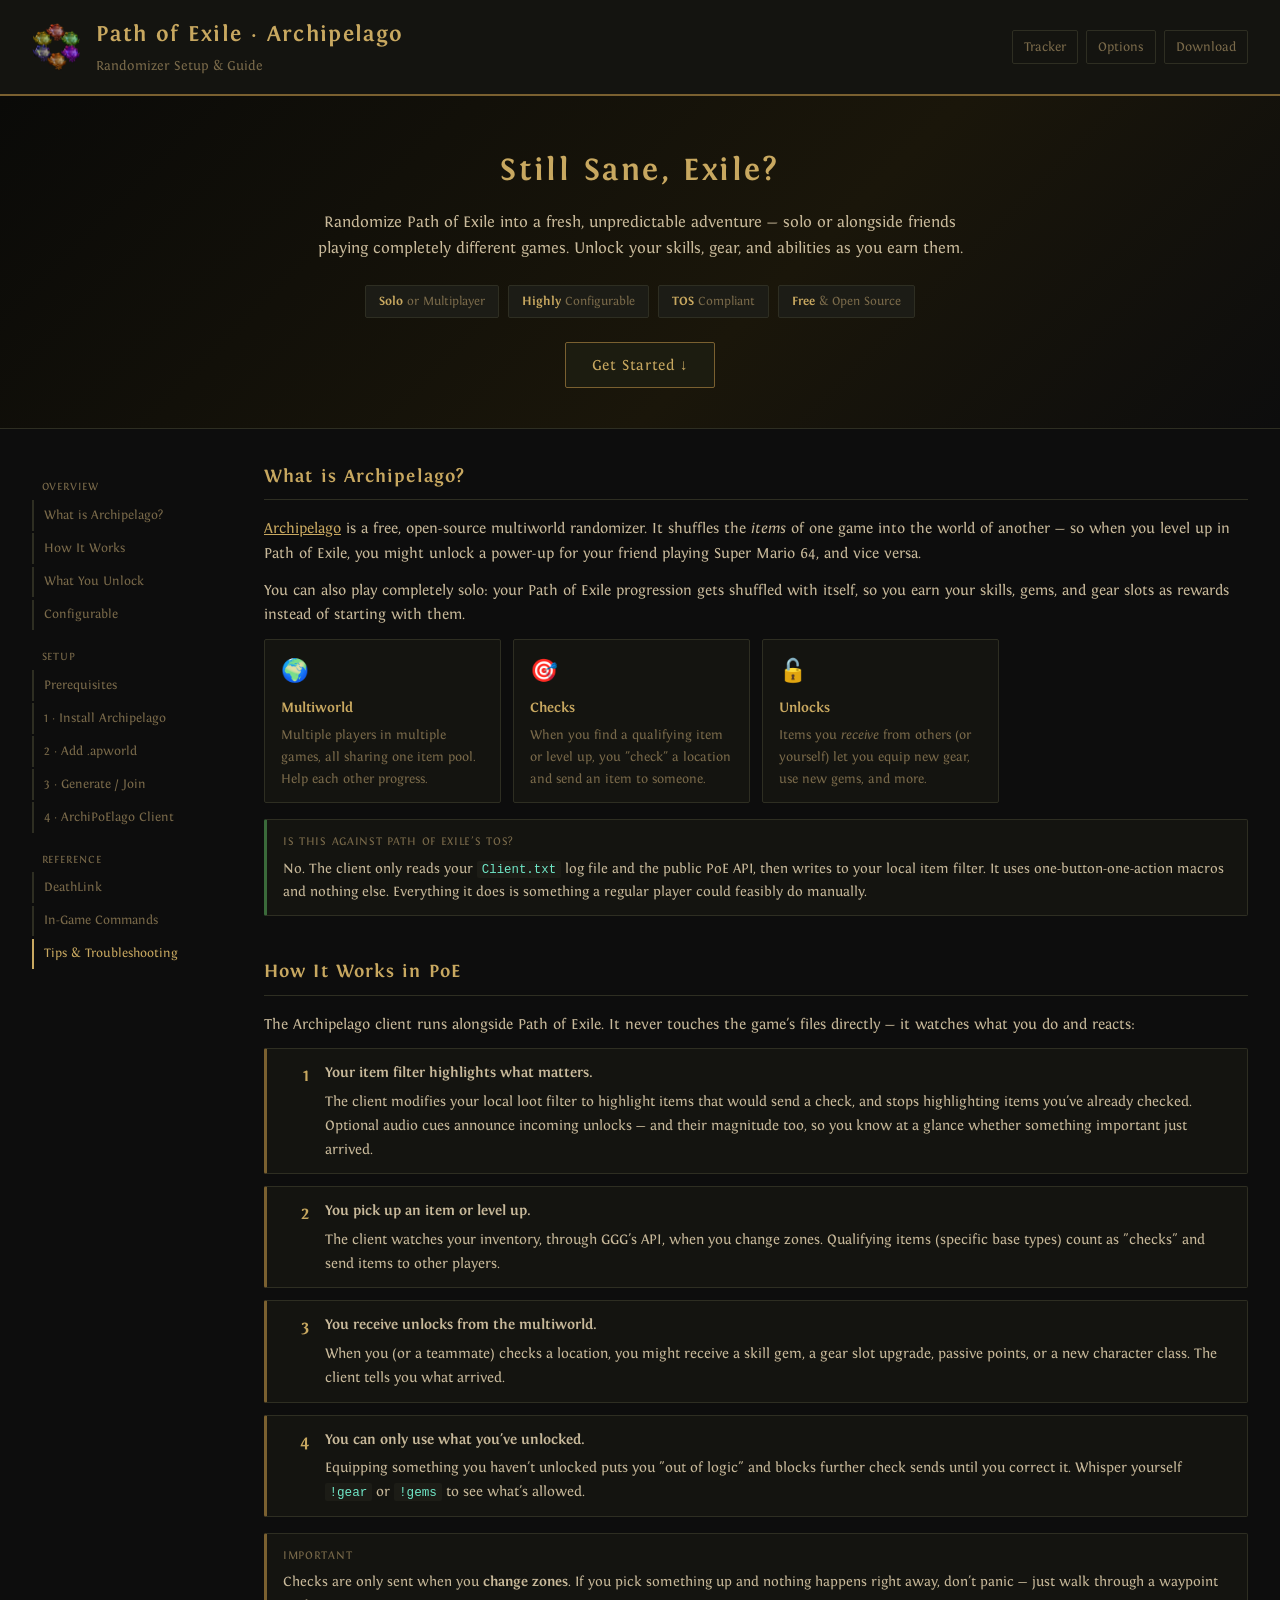
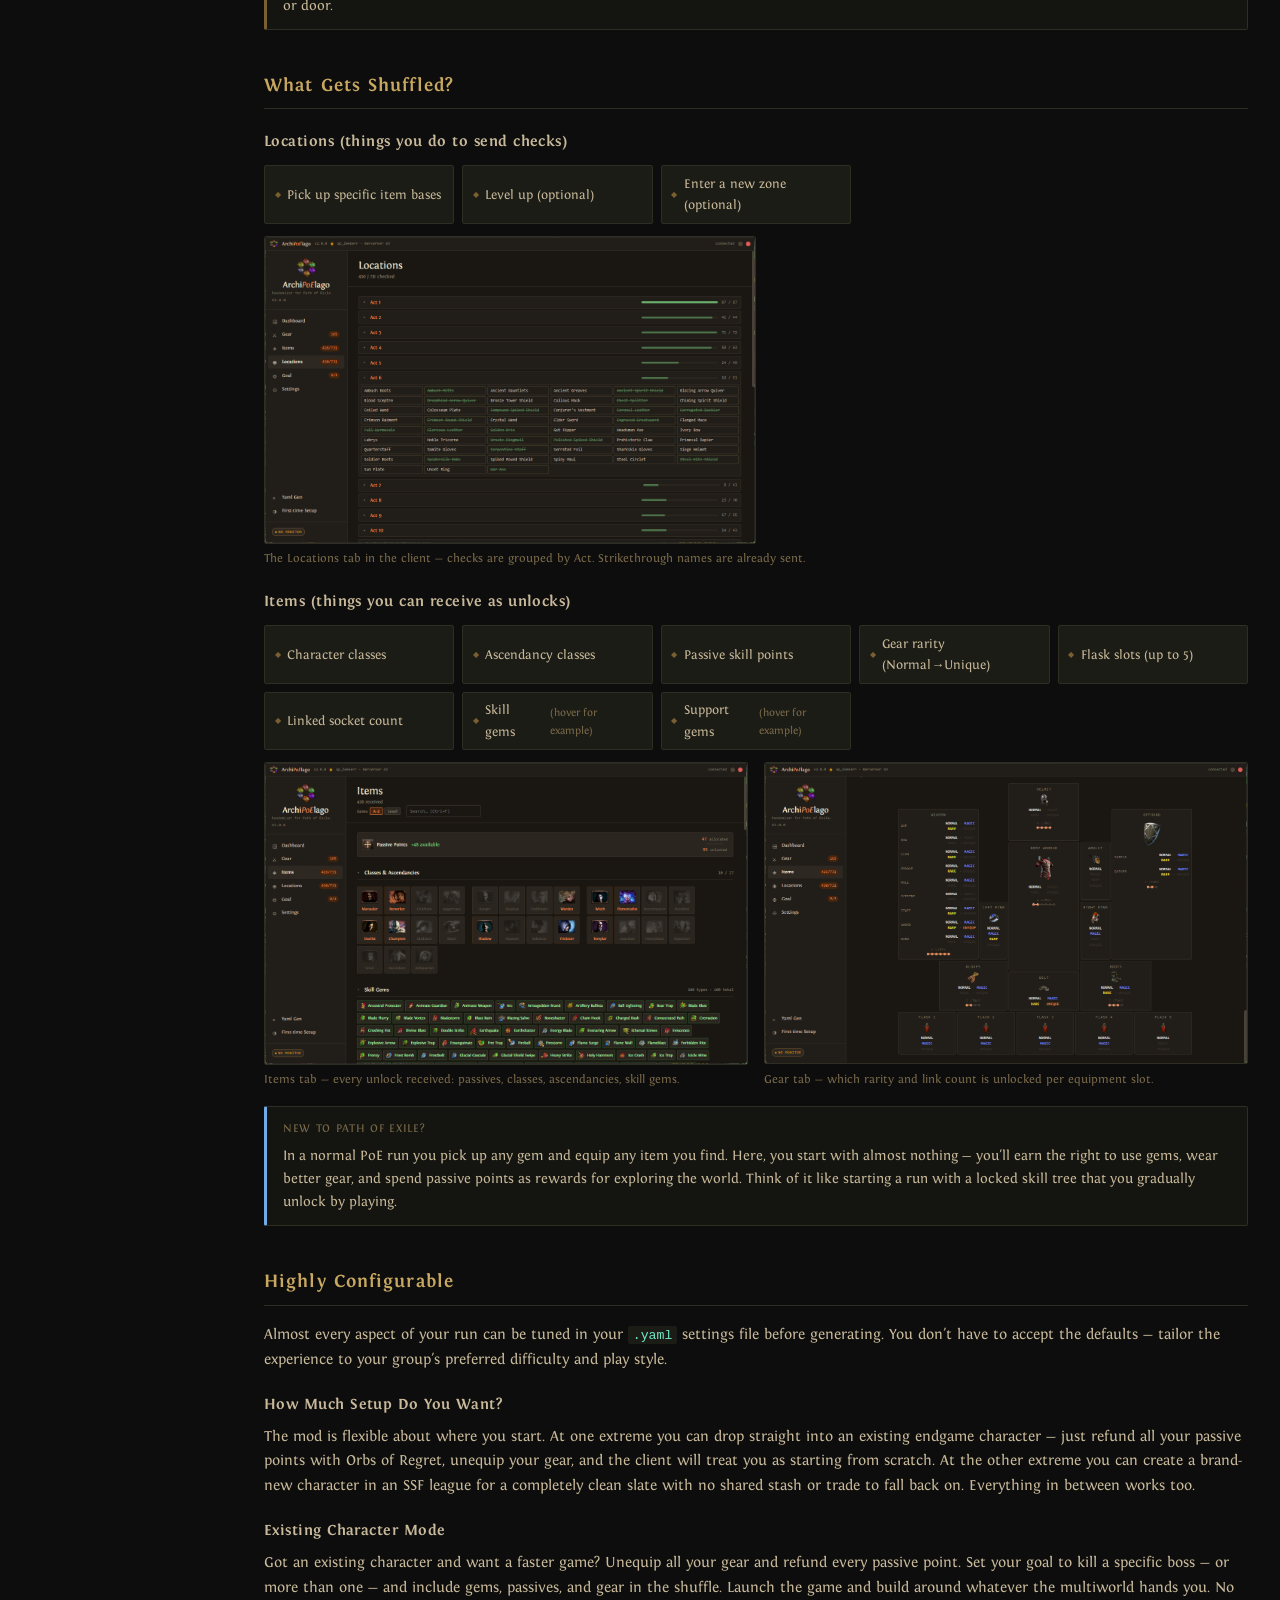
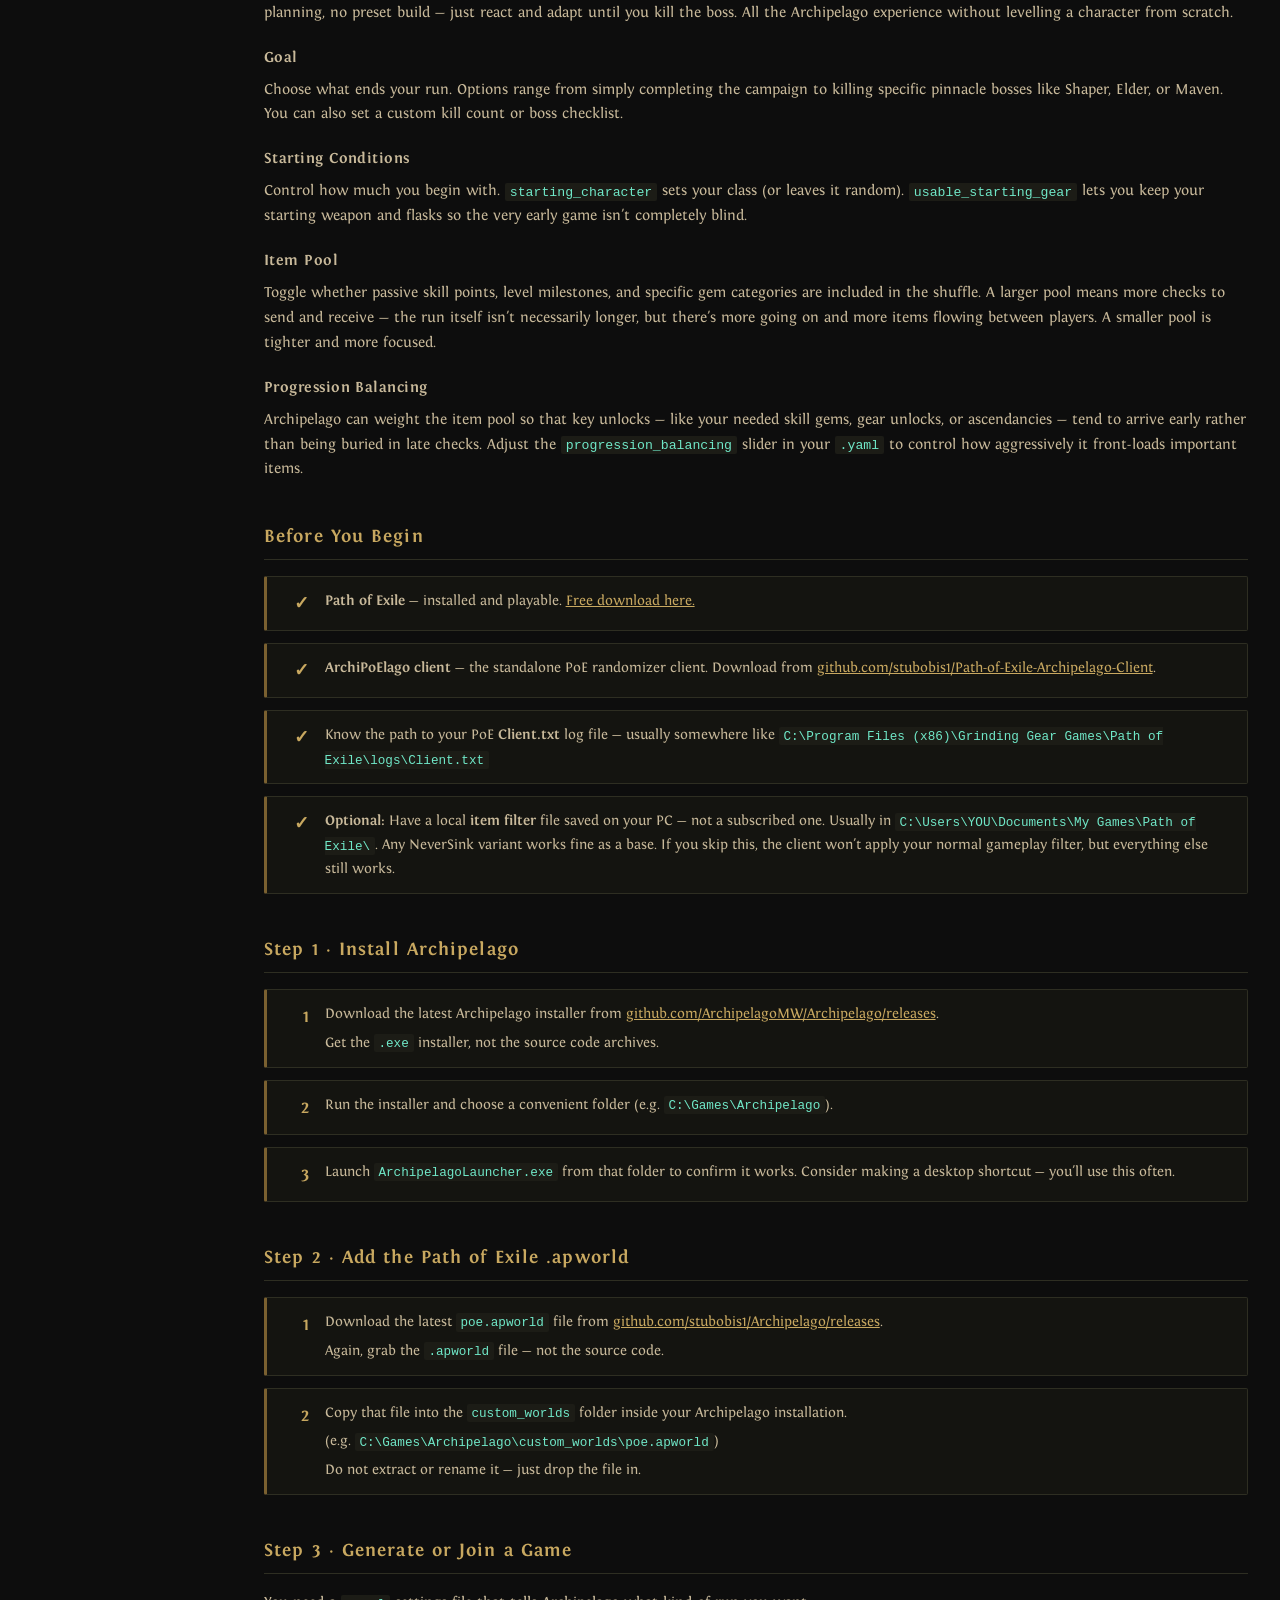
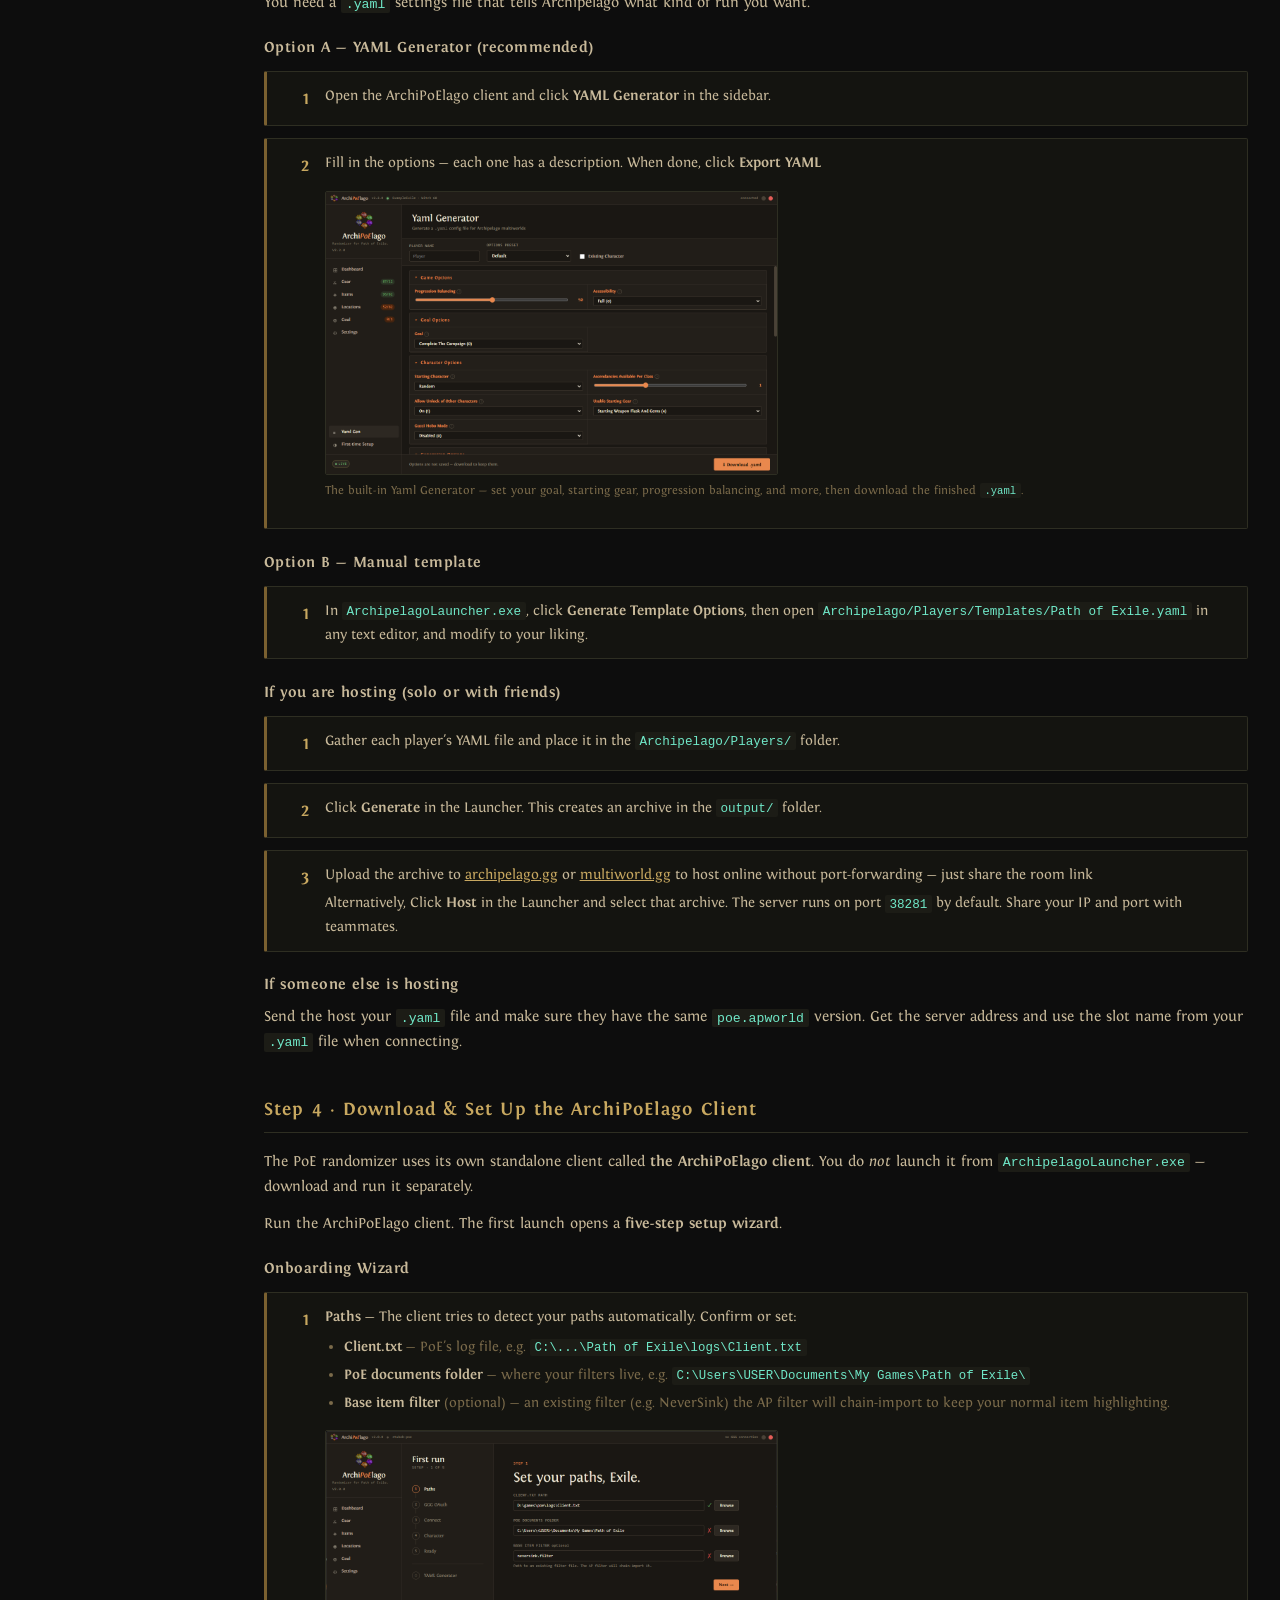
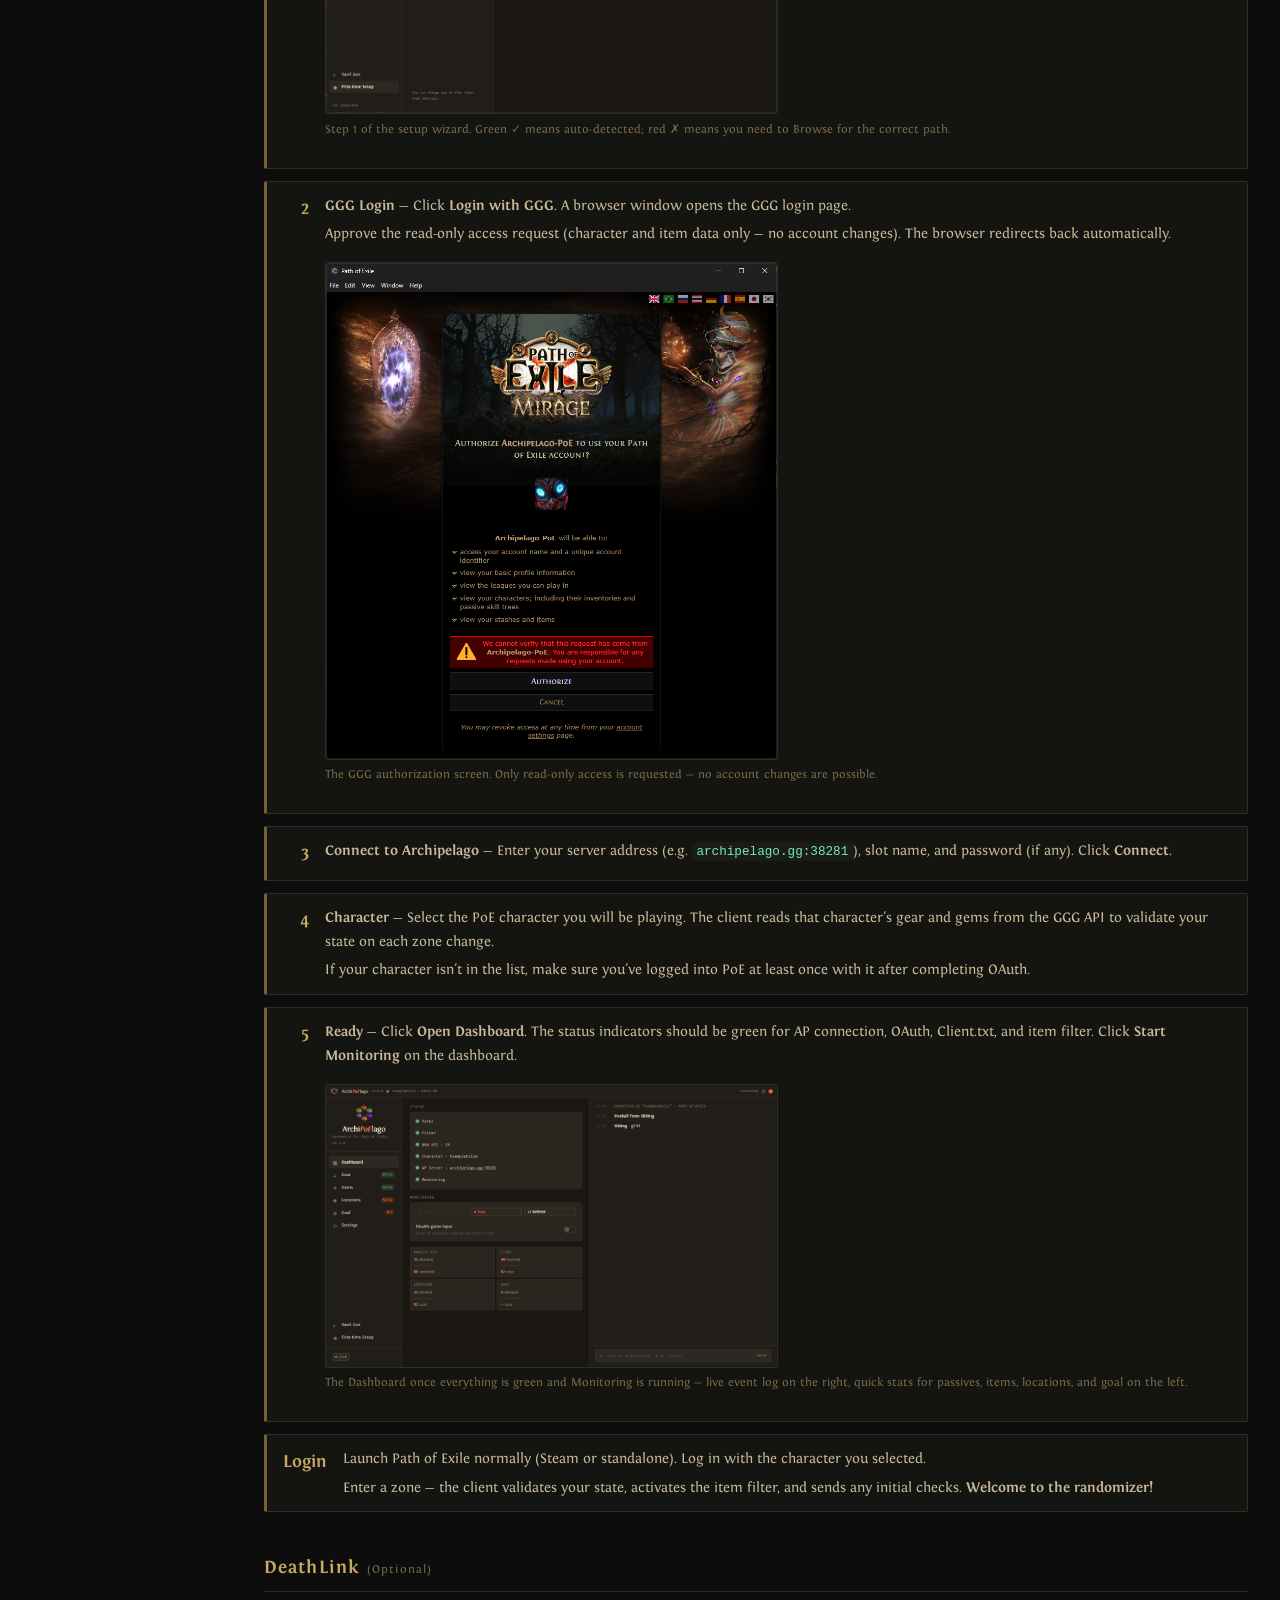
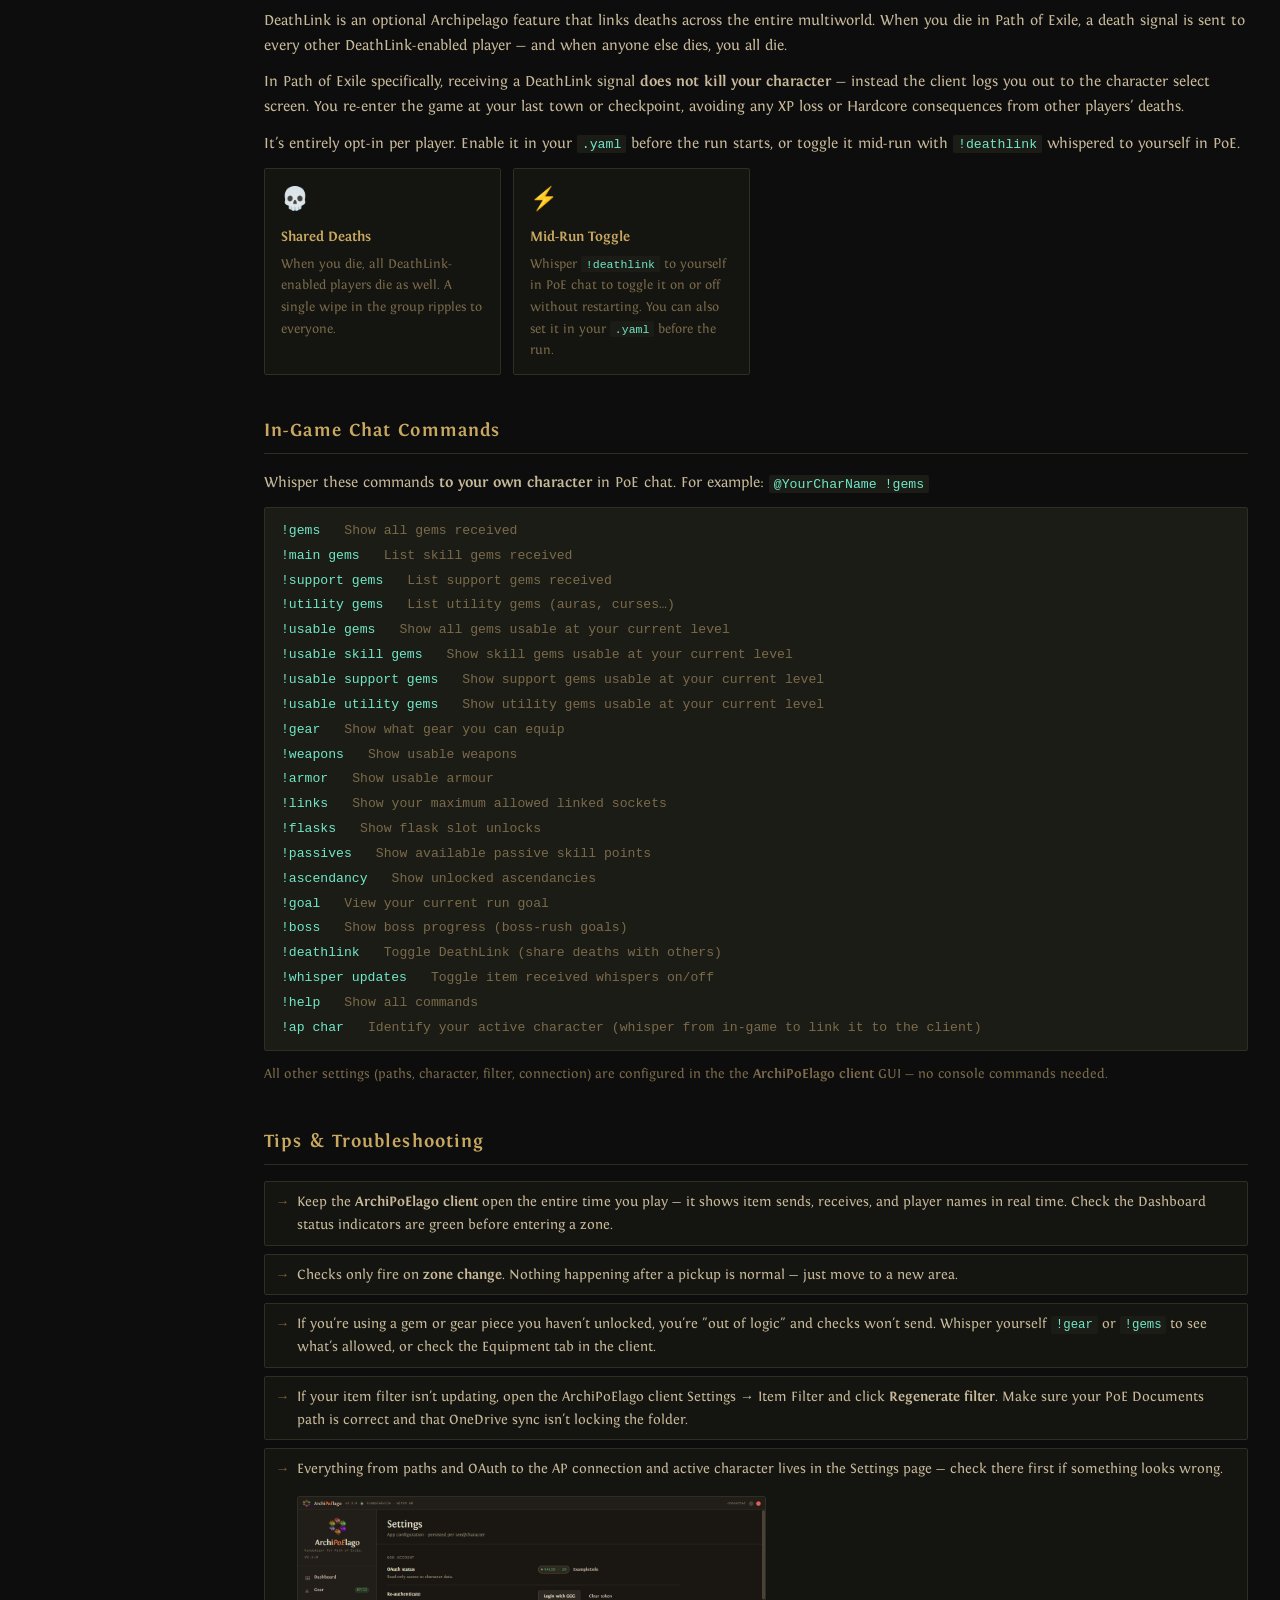
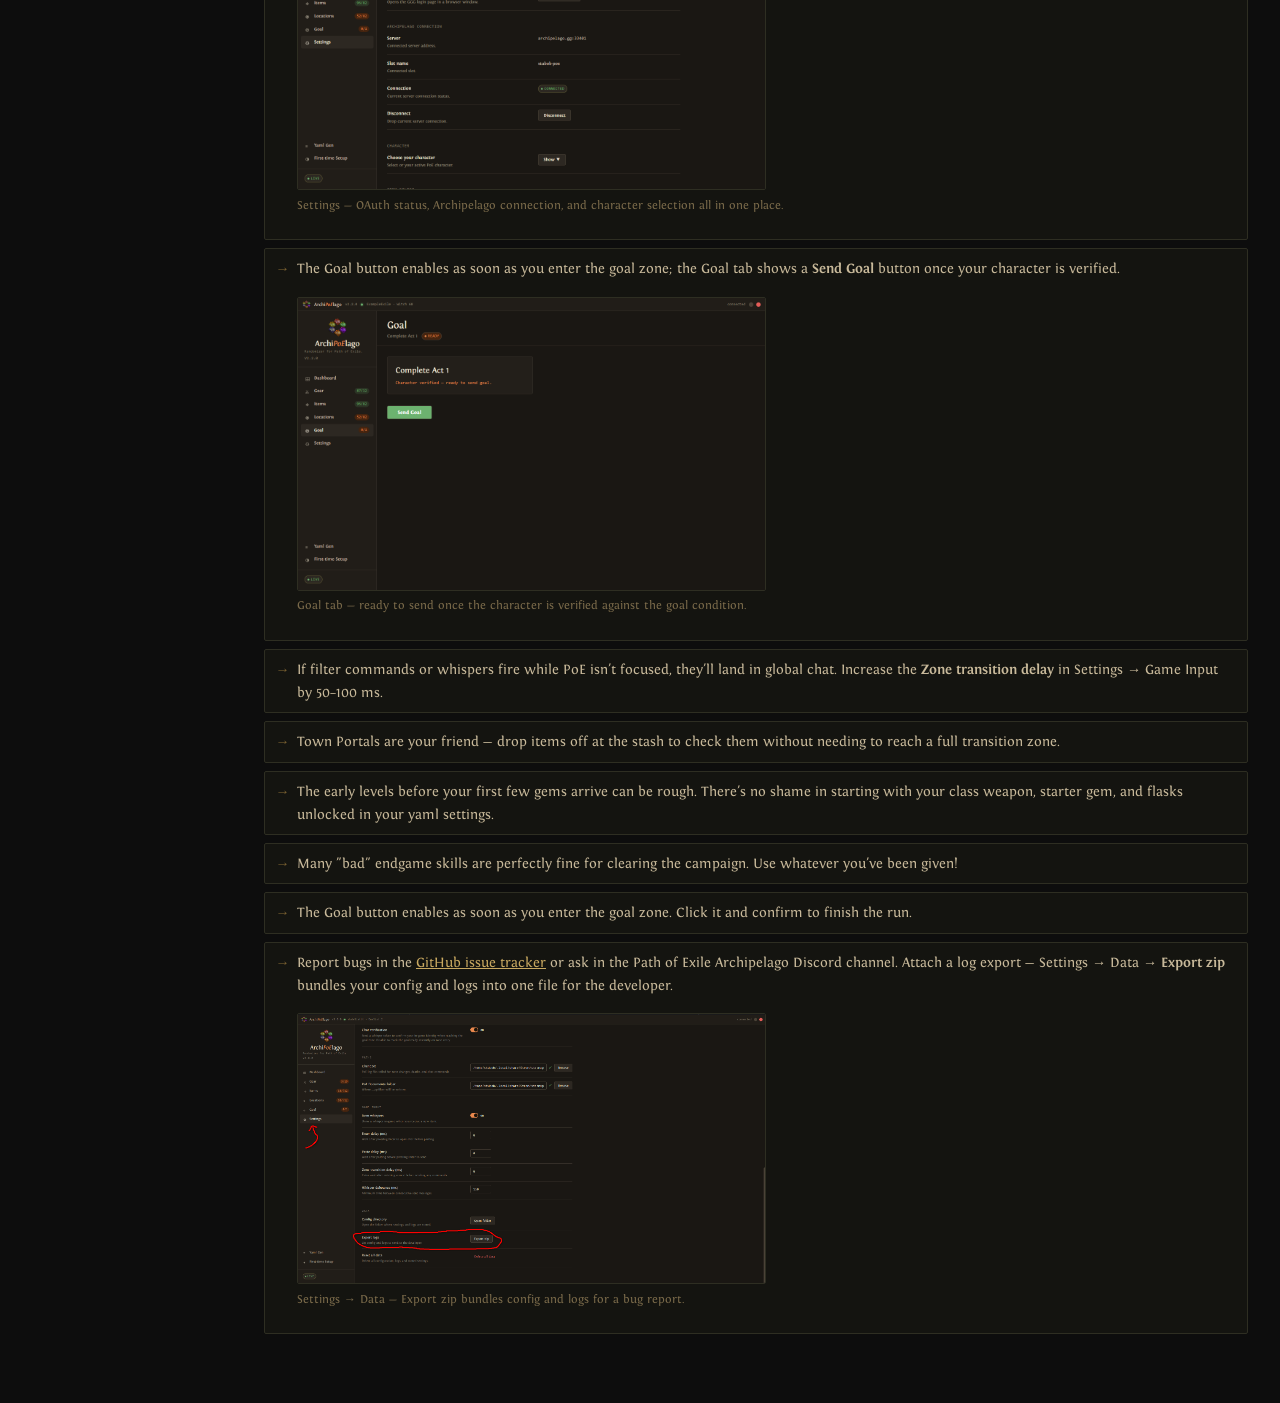
==== commit 08edada3: "Add client screenshots to guide, update options data for 2.2.0 Widen page layout to fit screenshots," ====
--- a/guide.html
+++ b/guide.html
@@ -138,7 +138,7 @@
     .btn-primary:hover { background: #2a2a14; border-color: var(--gold); }
 
     /* ── Page Layout ── */
-    #page { flex: 1; display: flex; max-width: 1100px; width: 100%; margin: 0 auto; padding: 2rem; gap: 2rem; }
+    #page { flex: 1; display: flex; max-width: 1500px; width: 100%; margin: 0 auto; padding: 2rem; gap: 2rem; }
 
     /* ── Sidebar nav ── */
     #nav-toggle { display: none; }
@@ -838,6 +838,10 @@
           <div class="step-num">2</div>
           <div class="step-body">
             <p>Fill in the options — each one has a description. When done, click <strong>Export YAML</strong></p>
+            <figure class="screenshot-figure">
+              <img src="images/client/connected-yaml-gen.png" alt="Yaml Generator page in the client">
+              <figcaption>The built-in Yaml Generator — set your goal, starting gear, progression balancing, and more, then download the finished <code>.yaml</code>.</figcaption>
+            </figure>
           </div>
         </div>
       </div>
@@ -939,24 +943,22 @@
           <div class="step-num">5</div>
           <div class="step-body">
             <p><strong>Ready</strong> — Click <strong>Open Dashboard</strong>. The status indicators should be green for AP connection, OAuth, Client.txt, and item filter. Click <strong>Start Monitoring</strong> on the dashboard.</p>
-          </div>
-        </div>
-      </div>
-
-      <h3>Play</h3>
+            <figure class="screenshot-figure">
+              <img src="images/client/connected-dashboard.png" alt="Dashboard after connecting, all status indicators green">
+              <figcaption>The Dashboard once everything is green and Monitoring is running — live event log on the right, quick stats for passives, items, locations, and goal on the left.</figcaption>
+            </figure>
+          </div>
+        </div>
+      </div>
+
       <div class="step-list">
         <div class="step-card">
-          <div class="step-num">↓</div>
+          <div class="step-num">Login</div>
           <div class="step-body">
             <p>Launch Path of Exile normally (Steam or standalone). Log in with the character you selected.</p>
             <p>Enter a zone — the client validates your state, activates the item filter, and sends any initial checks. <strong>Welcome to the randomizer!</strong></p>
           </div>
         </div>
-      </div>
-
-      <div class="info-box">
-        <div class="box-title">New to PoE? Note on Scion</div>
-        <p>Scion isn't available from the start — she's locked behind a quest in Act 3. If your yaml rolled Scion and you haven't unlocked her yet, run any other class through Act 3 once first. (Bold choice doing a randomizer as your first PoE experience, by the way.)</p>
       </div>
     </section>
 
@@ -1036,6 +1038,18 @@
         <li>Checks only fire on <strong>zone change</strong>. Nothing happening after a pickup is normal — just move to a new area.</li>
         <li>If you're using a gem or gear piece you haven't unlocked, you're "out of logic" and checks won't send. Whisper yourself <code>!gear</code> or <code>!gems</code> to see what's allowed, or check the Equipment tab in the client.</li>
         <li>If your item filter isn't updating, open the ArchiPoElago client Settings → Item Filter and click <strong>Regenerate filter</strong>. Make sure your PoE Documents path is correct and that OneDrive sync isn't locking the folder.</li>
+        <li>Everything from paths and OAuth to the AP connection and active character lives in the Settings page — check there first if something looks wrong.
+          <figure class="screenshot-figure">
+            <img src="images/client/connected-settings.png" alt="Settings page showing OAuth status, AP connection, and character">
+            <figcaption>Settings — OAuth status, Archipelago connection, and character selection all in one place.</figcaption>
+          </figure>
+        </li>
+        <li>The Goal button enables as soon as you enter the goal zone; the Goal tab shows a <strong>Send Goal</strong> button once your character is verified.
+          <figure class="screenshot-figure">
+            <img src="images/client/connected-goal.png" alt="Goal tab with Send Goal button enabled">
+            <figcaption>Goal tab — ready to send once the character is verified against the goal condition.</figcaption>
+          </figure>
+        </li>
         <li>If filter commands or whispers fire while PoE isn't focused, they'll land in global chat. Increase the <strong>Zone transition delay</strong> in Settings → Game Input by 50–100 ms.</li>
         <li>Town Portals are your friend — drop items off at the stash to check them without needing to reach a full transition zone.</li>
         <li>The early levels before your first few gems arrive can be rough. There's no shame in starting with your class weapon, starter gem, and flasks unlocked in your yaml settings.</li>
@@ -1043,7 +1057,13 @@
         <li>The Goal button enables as soon as you enter the goal zone. Click it and confirm to finish the run.</li>
         <li>Report bugs in the
           <a href="https://github.com/stubobis1/Archipelago/issues" target="_blank">GitHub issue tracker</a>
-          or ask in the Path of Exile Archipelago Discord channel.</li>
+          or ask in the Path of Exile Archipelago Discord channel. Attach a log export — Settings → Data →
+          <strong>Export zip</strong> bundles your config and logs into one file for the developer.
+          <figure class="screenshot-figure">
+            <img src="images/client/exporting-logs.png" alt="Settings Data section with Export zip button">
+            <figcaption>Settings → Data — Export zip bundles config and logs for a bug report.</figcaption>
+          </figure>
+        </li>
       </ul>
     </section>
 
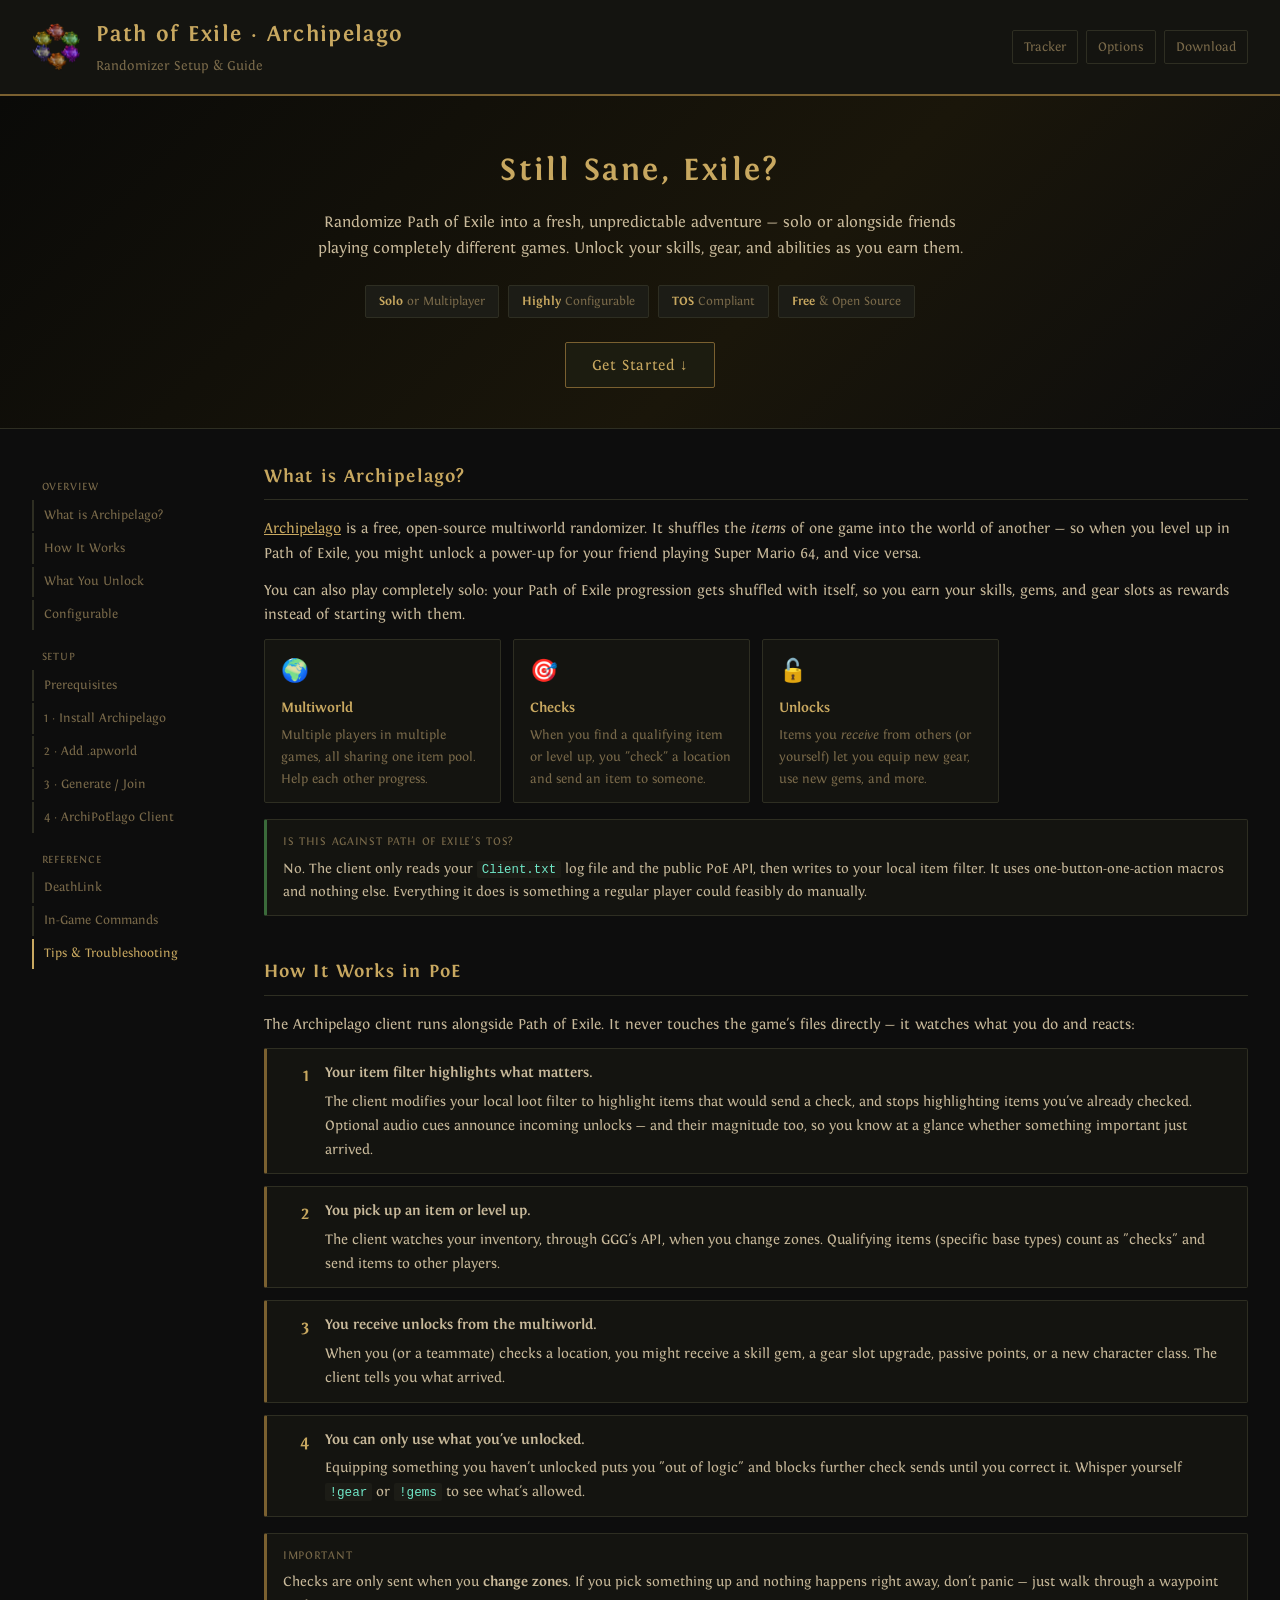
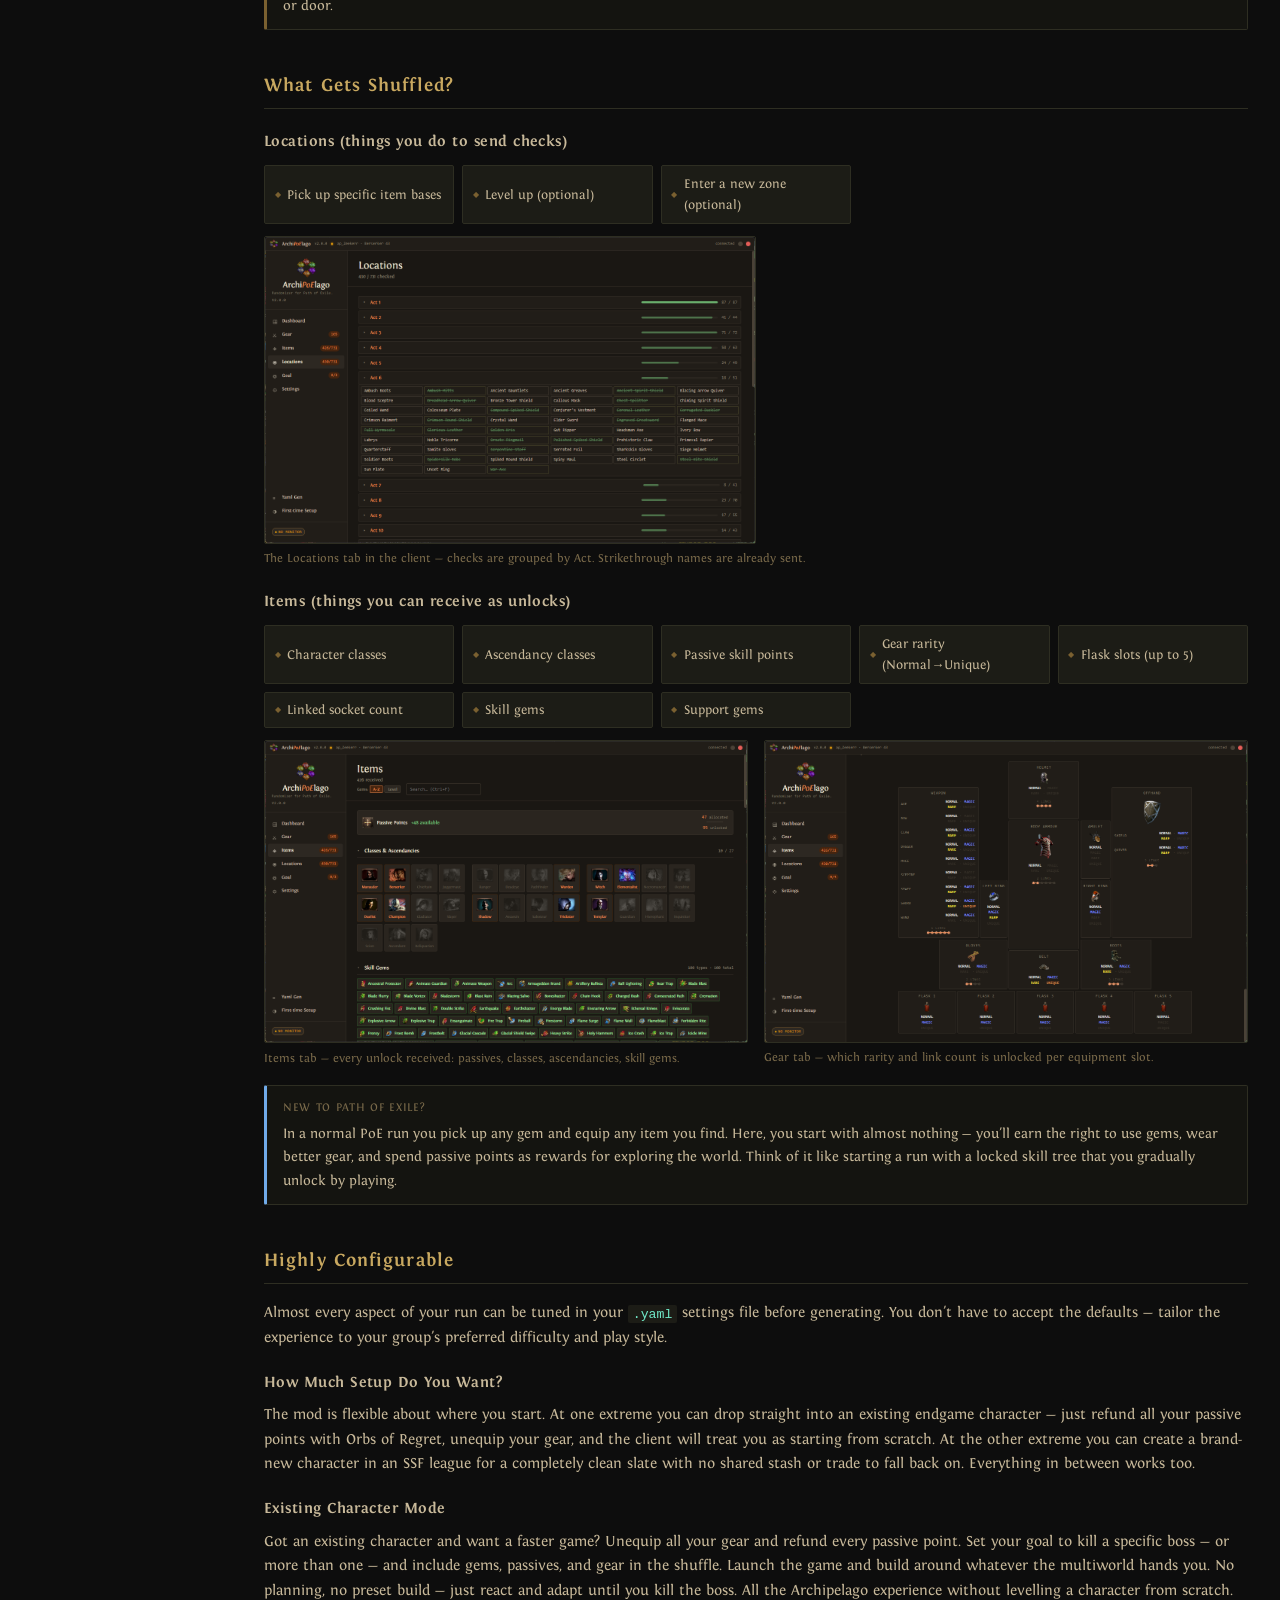
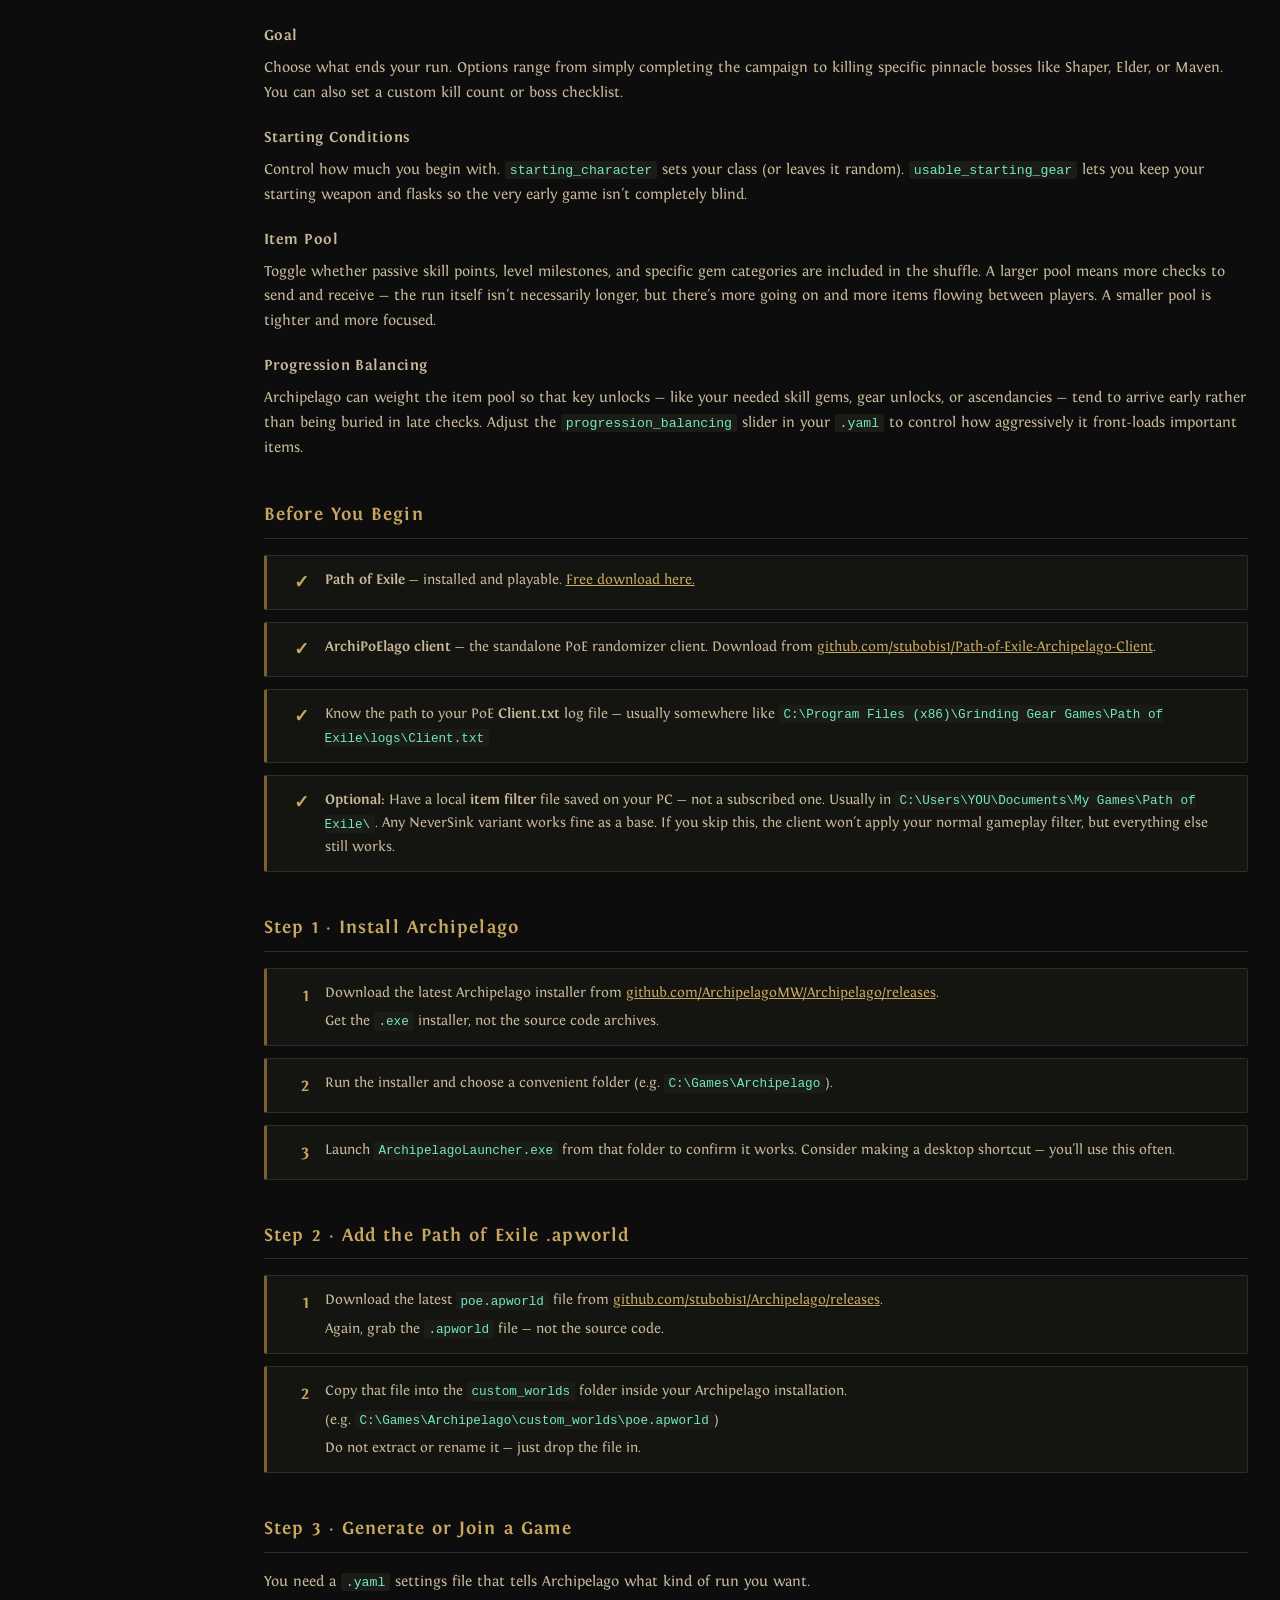
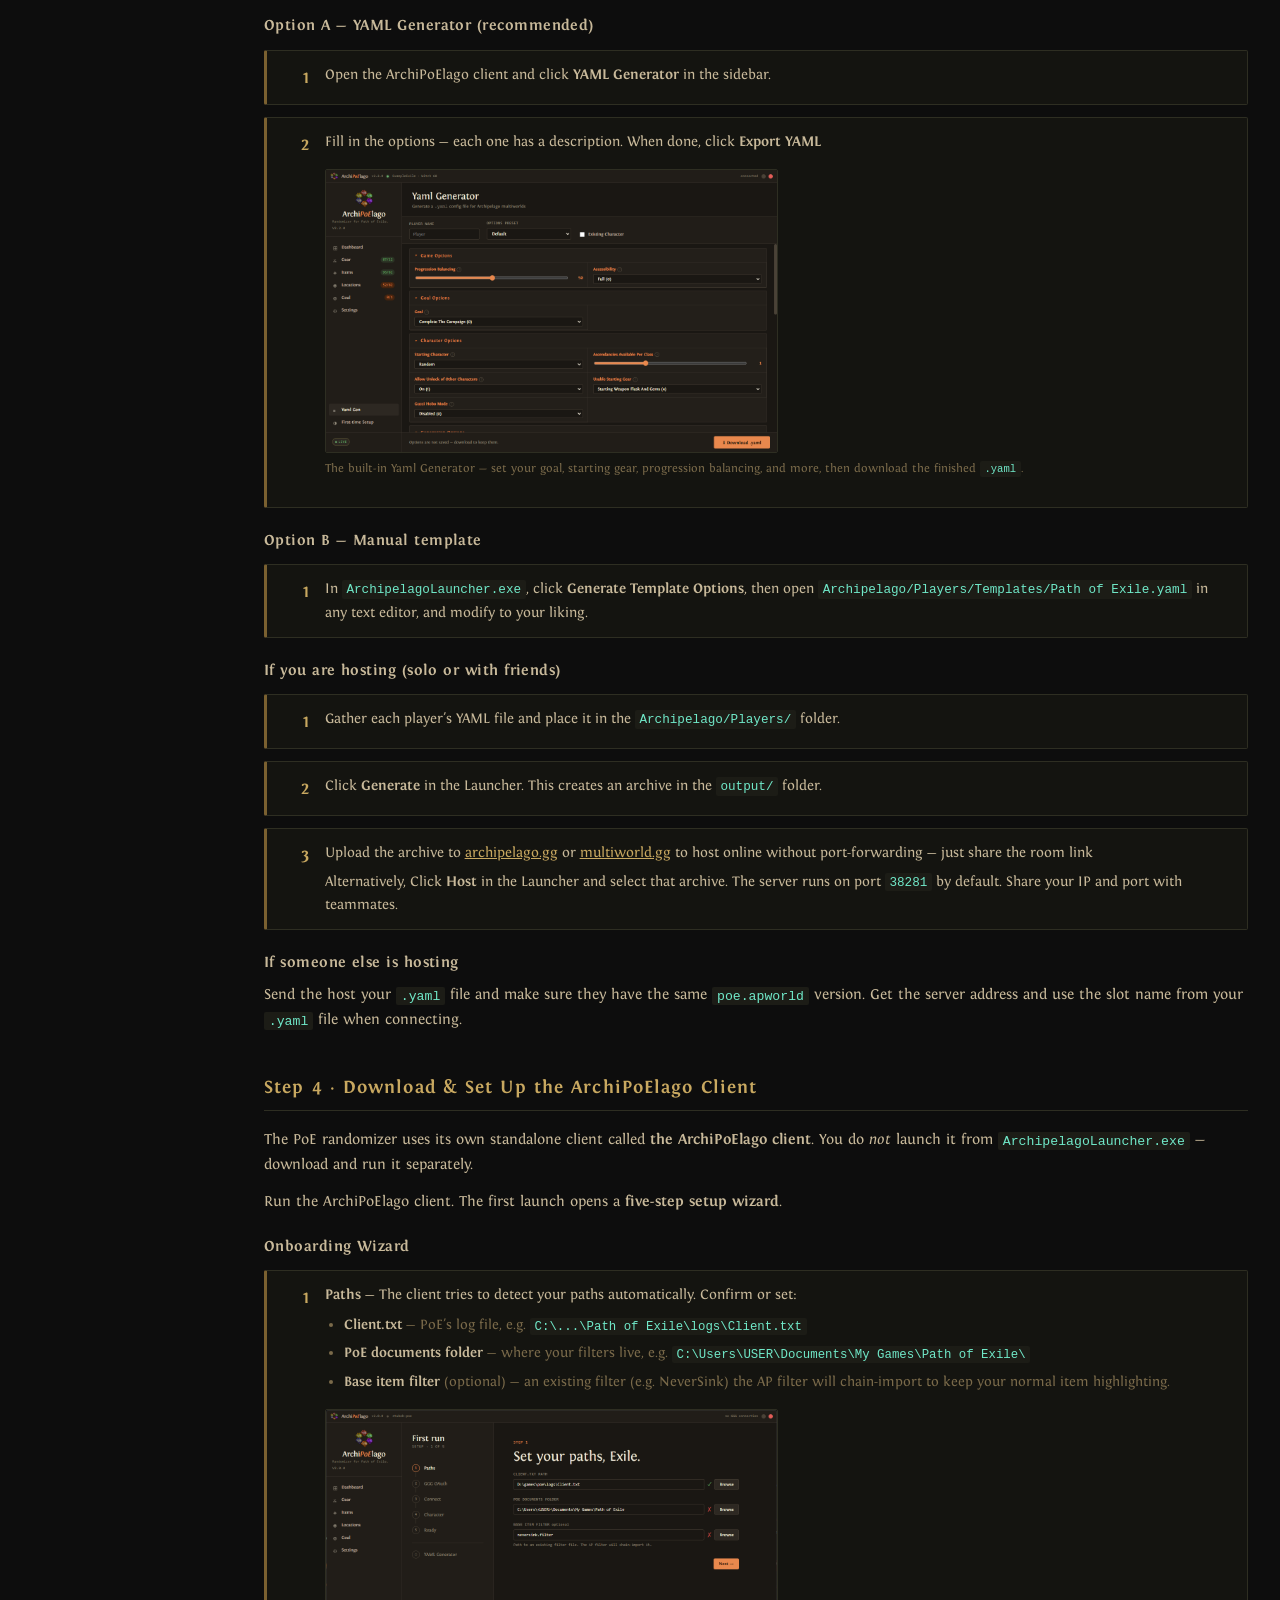
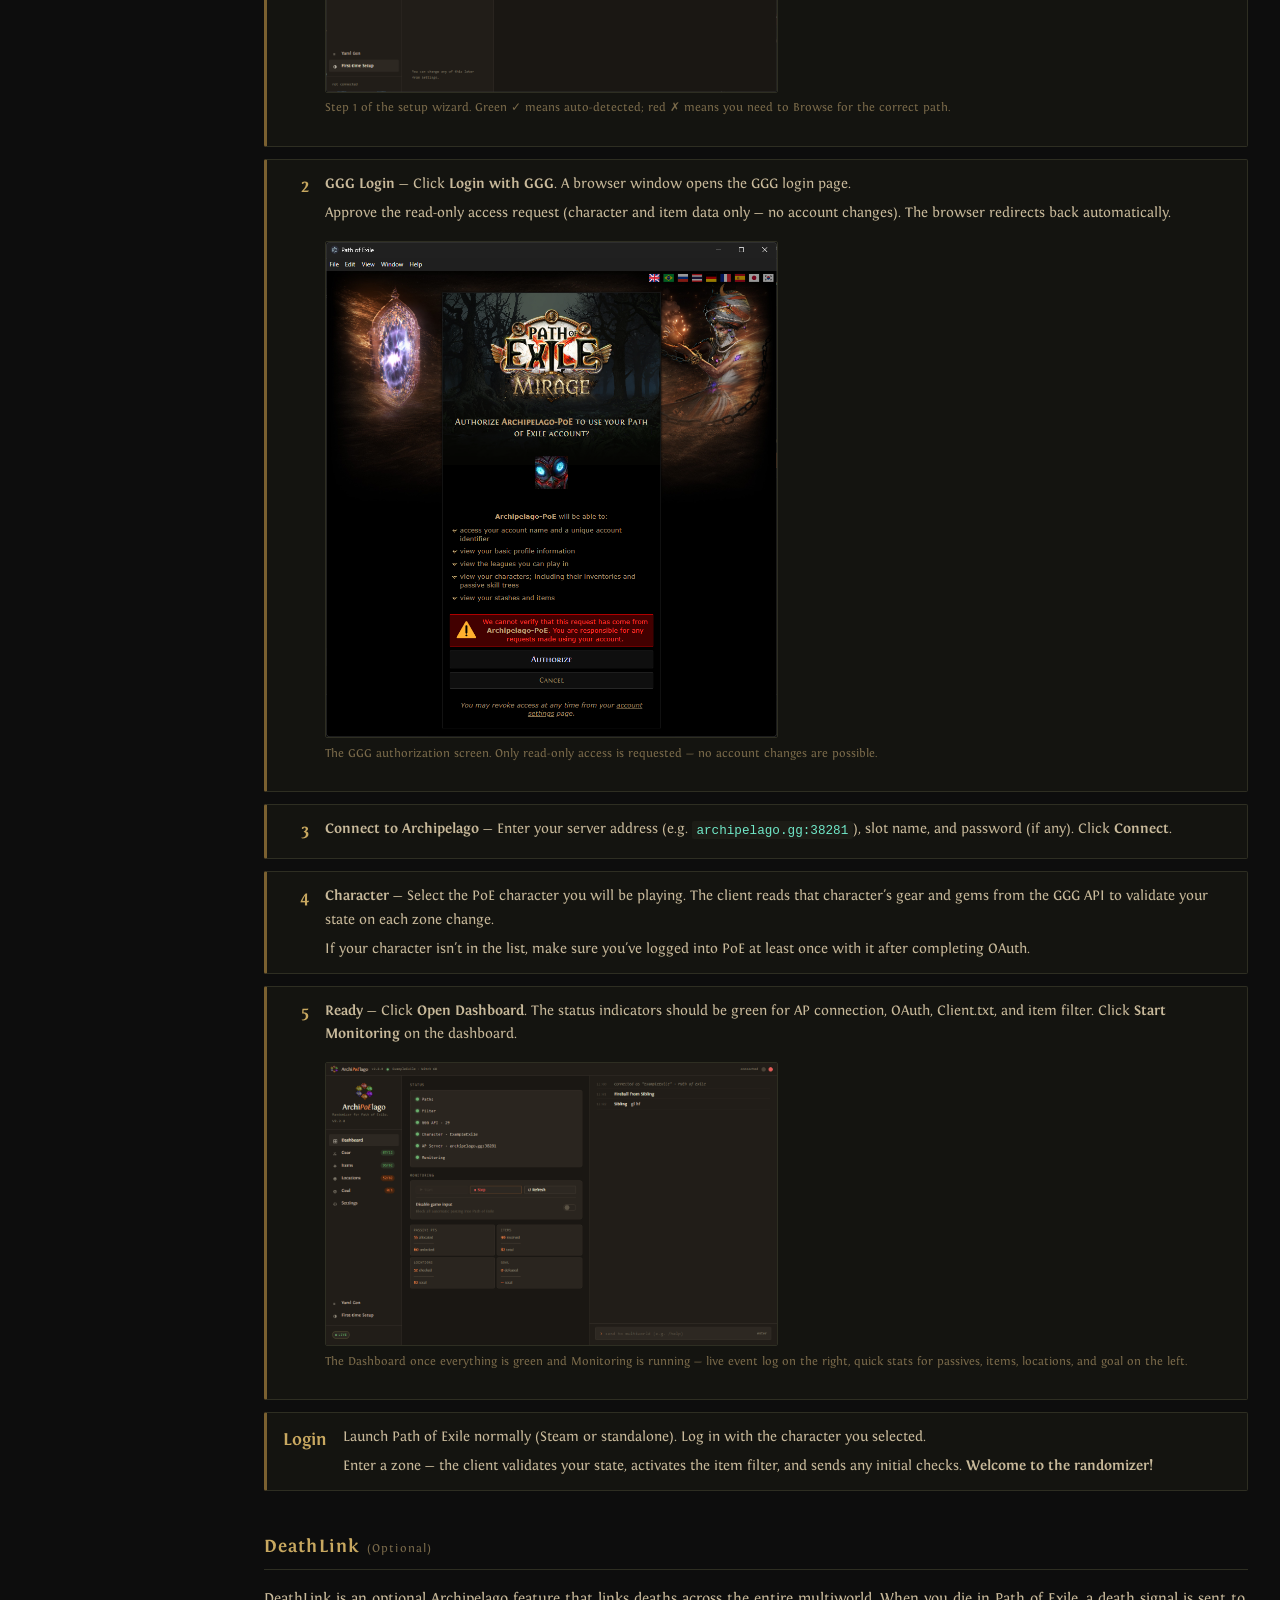
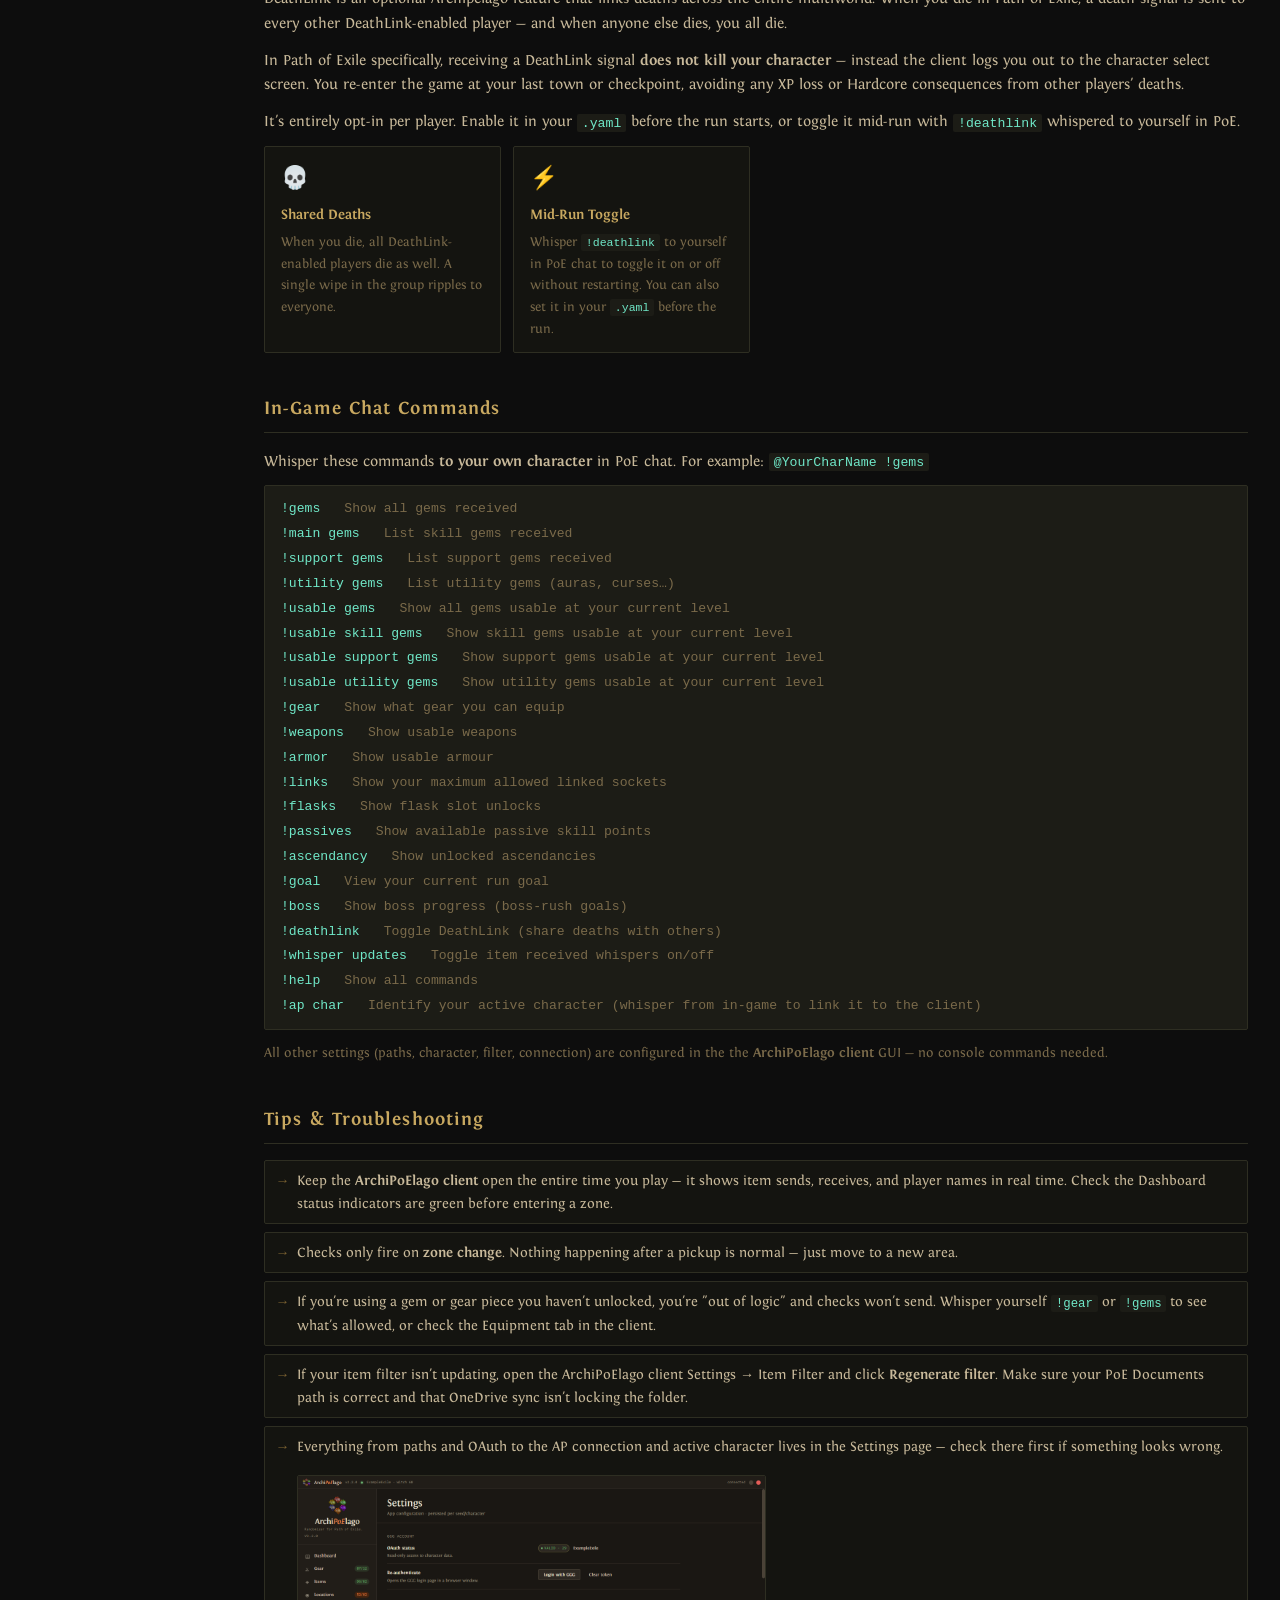
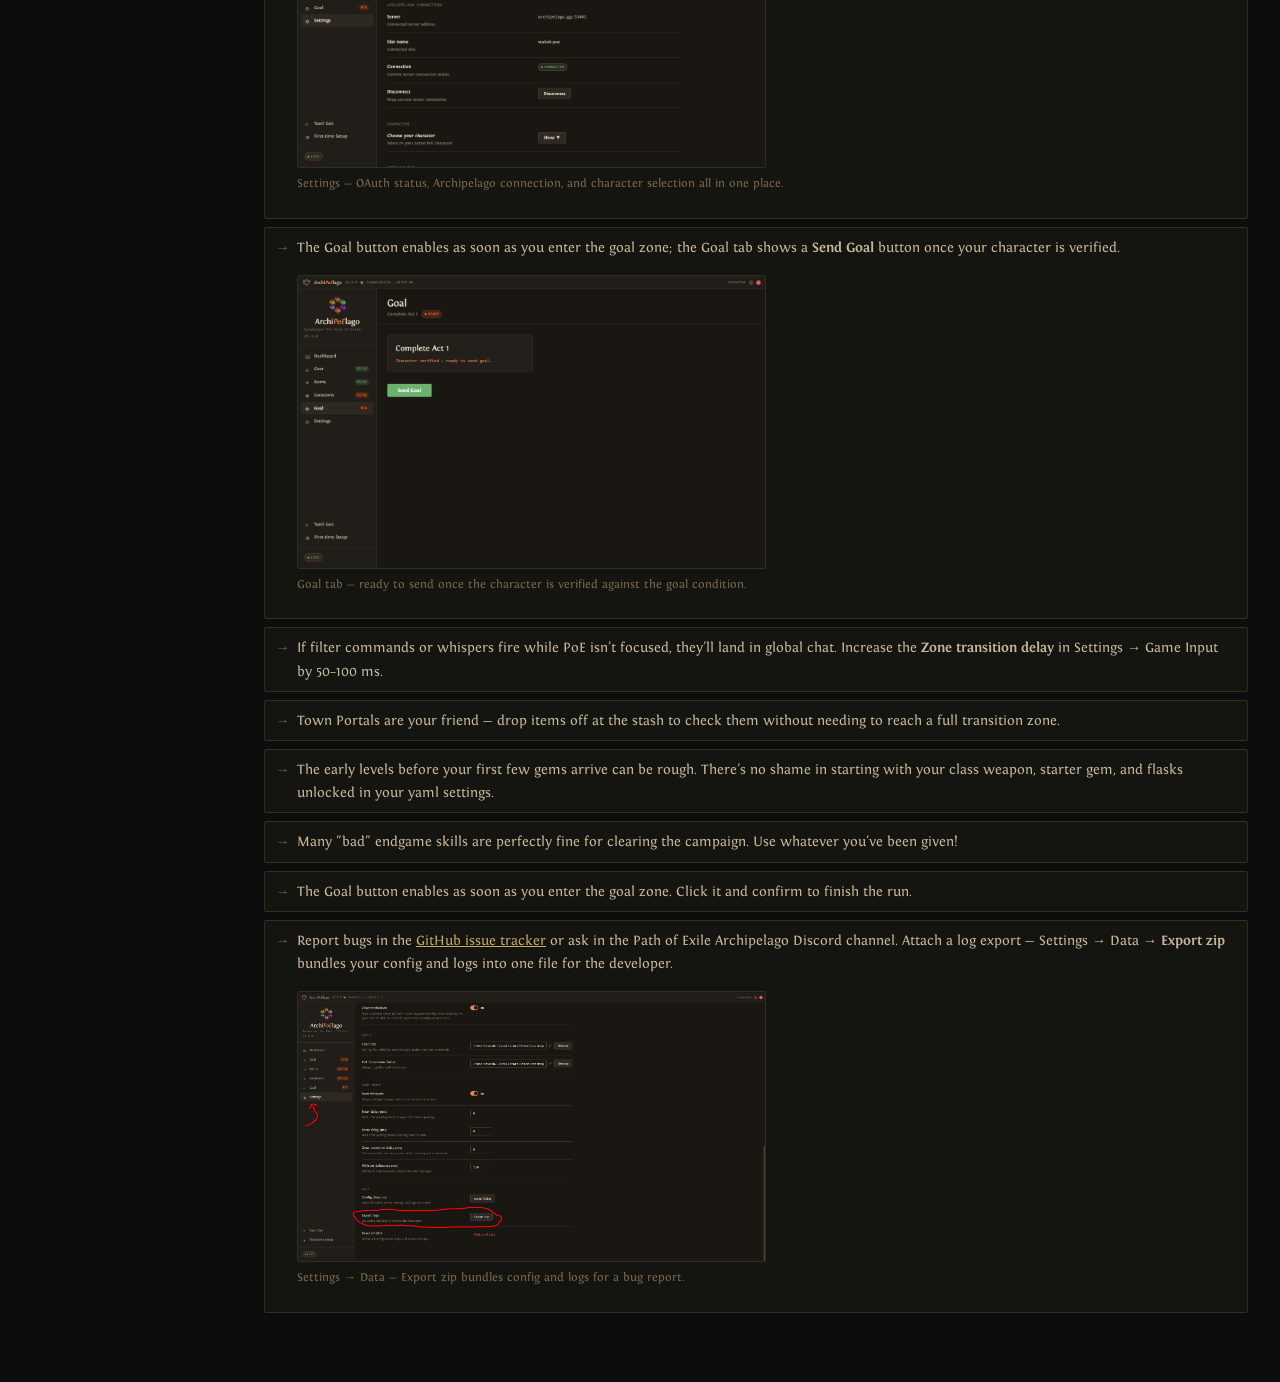
==== commit c00a6ddd: "update." ====
--- a/guide.html
+++ b/guide.html
@@ -661,8 +661,8 @@
         <div class="unlock-item">Gear rarity (Normal→Unique)</div>
         <div class="unlock-item">Flask slots (up to 5)</div>
         <div class="unlock-item">Linked socket count</div>
-        <div class="unlock-item" data-gem="Arc">Skill gems <small style="color:var(--text-dim)">(hover for example)</small></div>
-        <div class="unlock-item" data-gem="Added Cold Damage Support">Support gems <small style="color:var(--text-dim)">(hover for example)</small></div>
+        <div class="unlock-item">Skill gems</div>
+        <div class="unlock-item">Support gems</div>
       </div>
 
       <div class="screenshot-pair" style="display:flex;gap:1rem;margin-top:0.75rem;flex-wrap:wrap">
@@ -1128,10 +1128,5 @@
   }
 </script>
 
-<script type="module">
-  import { initGemTooltips } from './gem-tooltip.js';
-  initGemTooltips();
-</script>
-
 </body>
 </html>
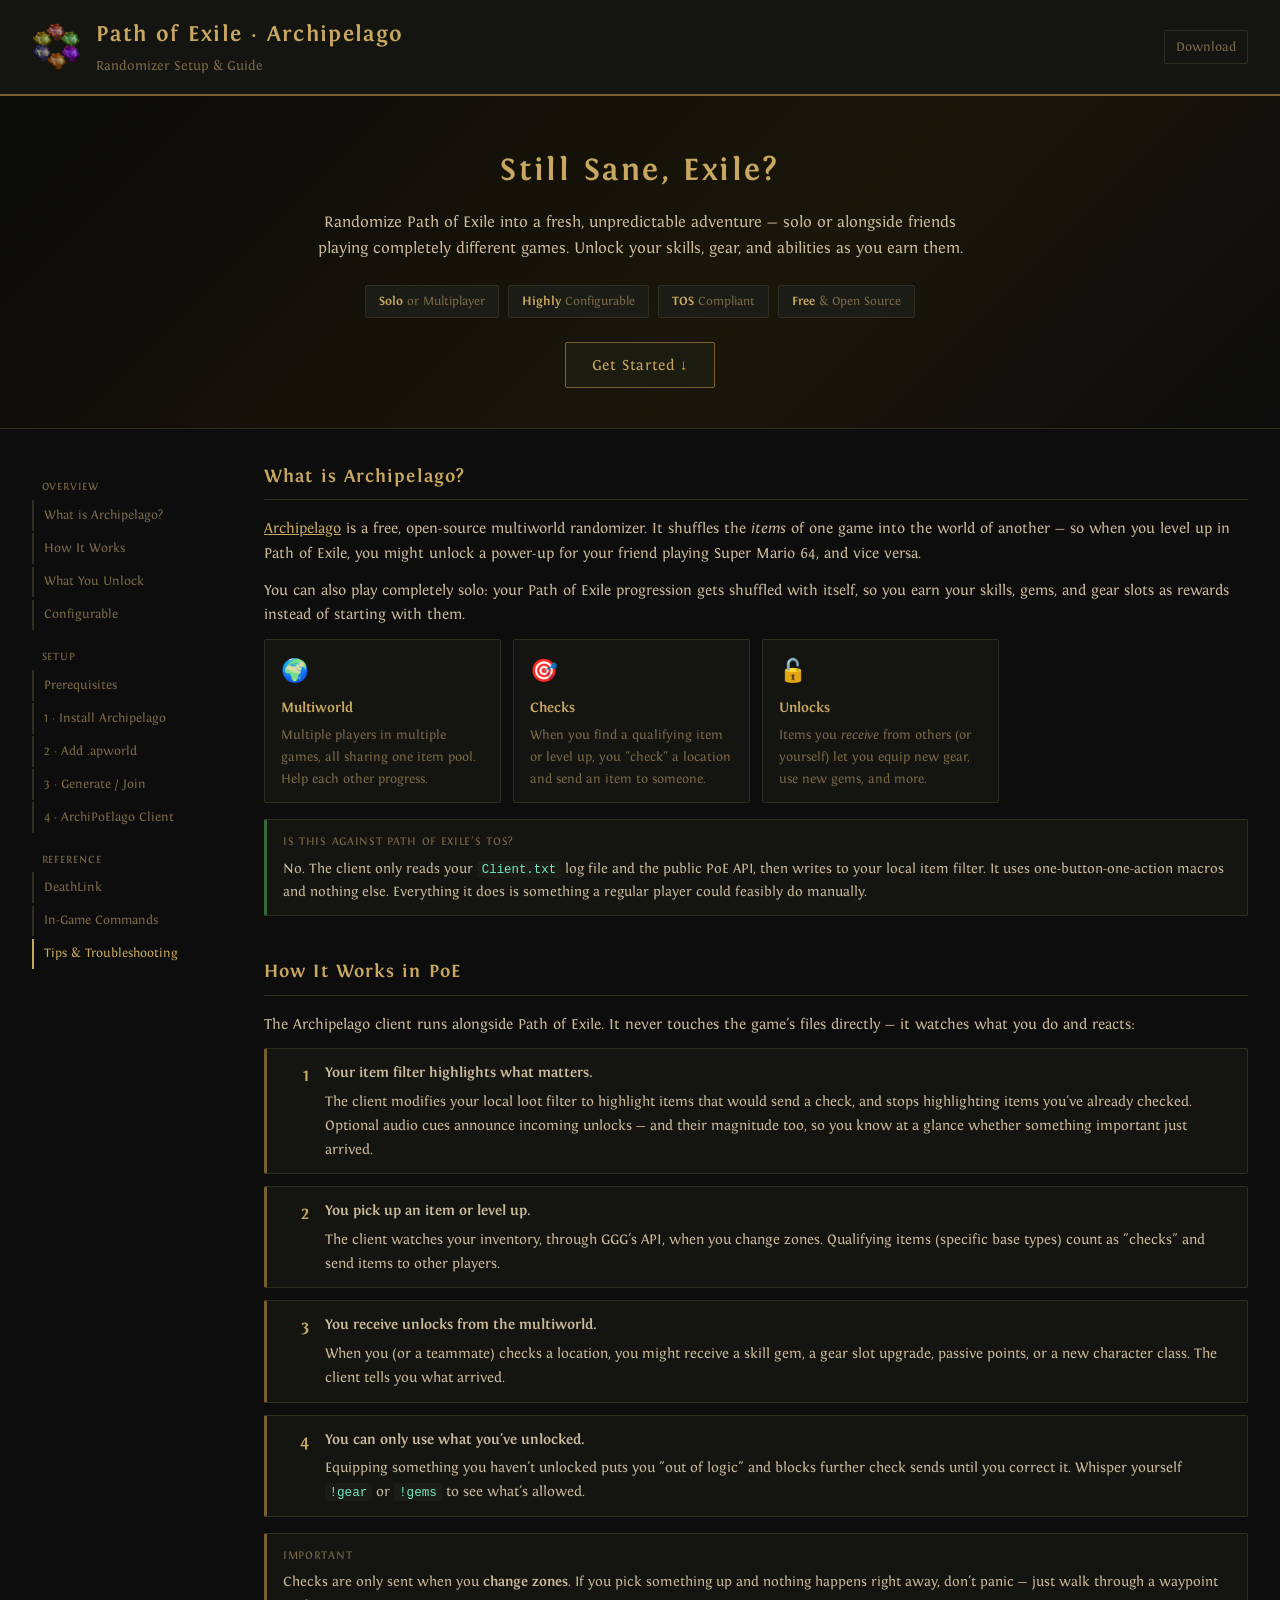
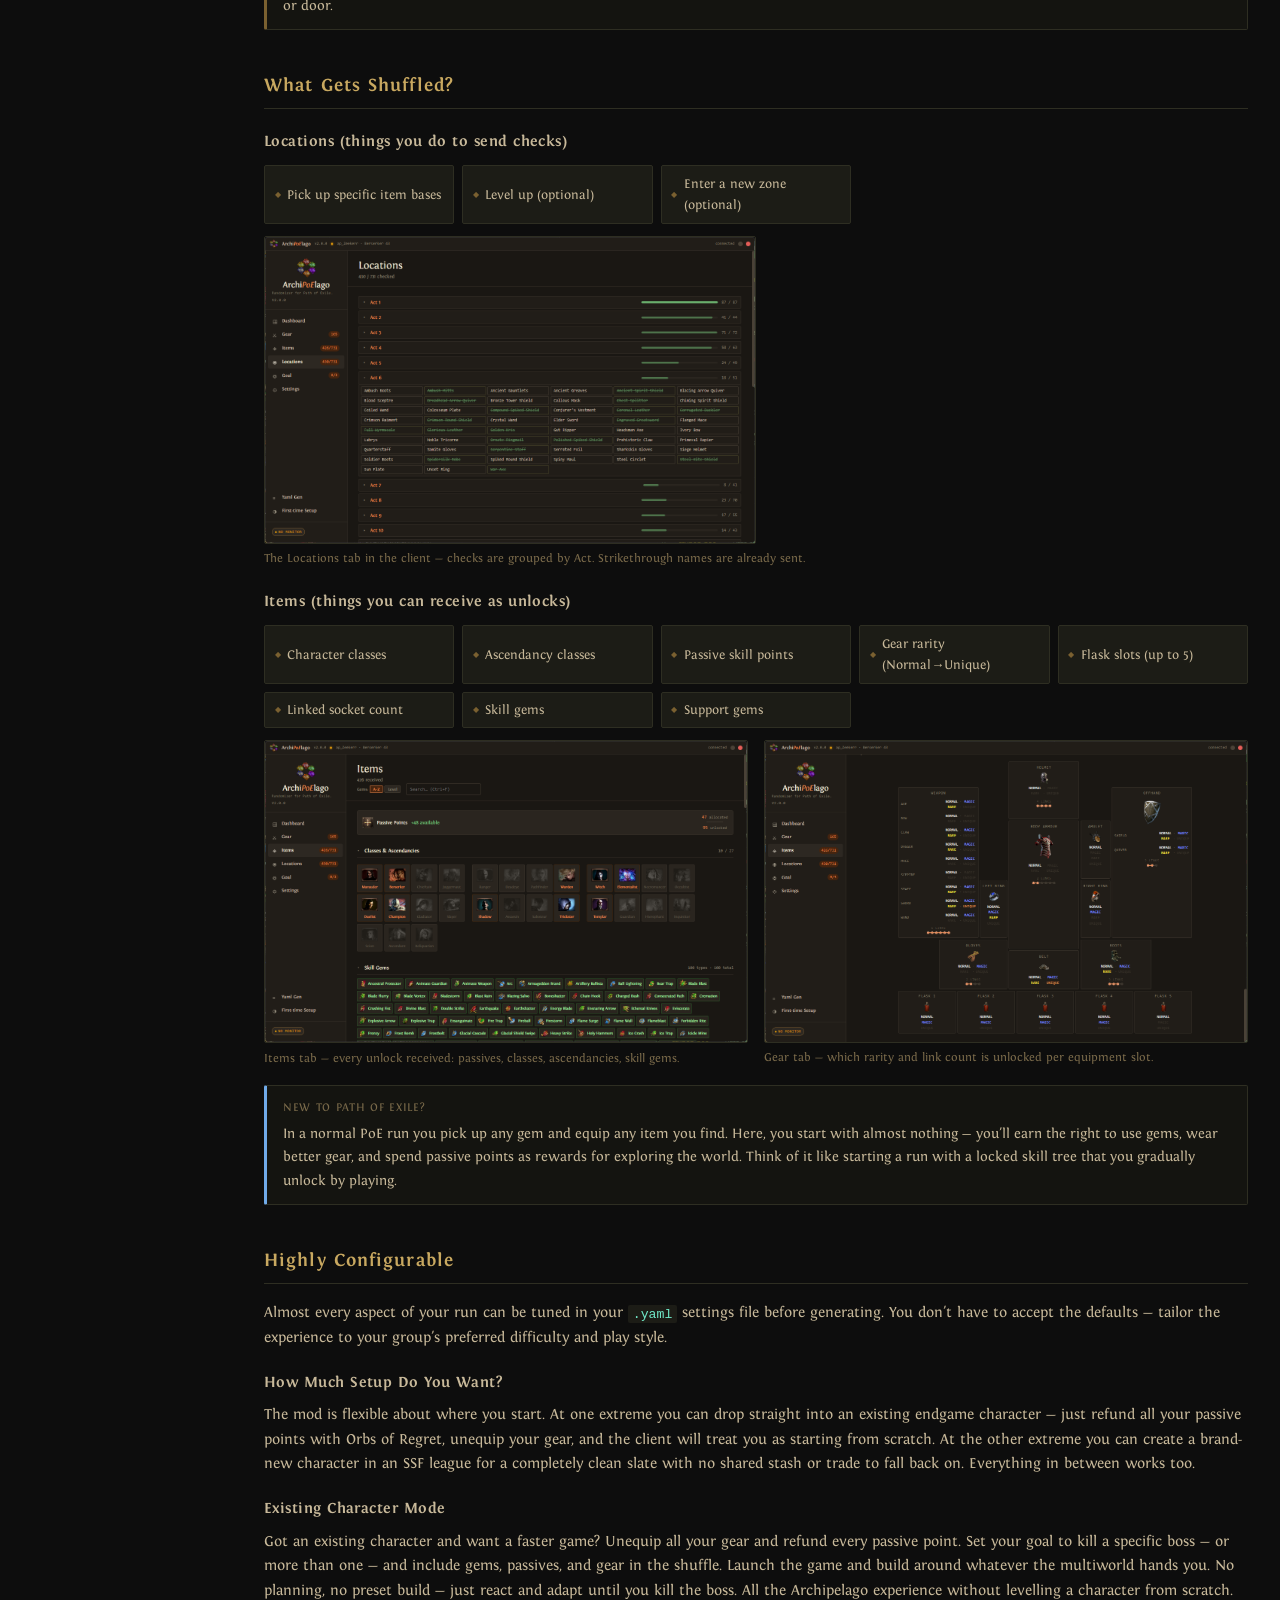
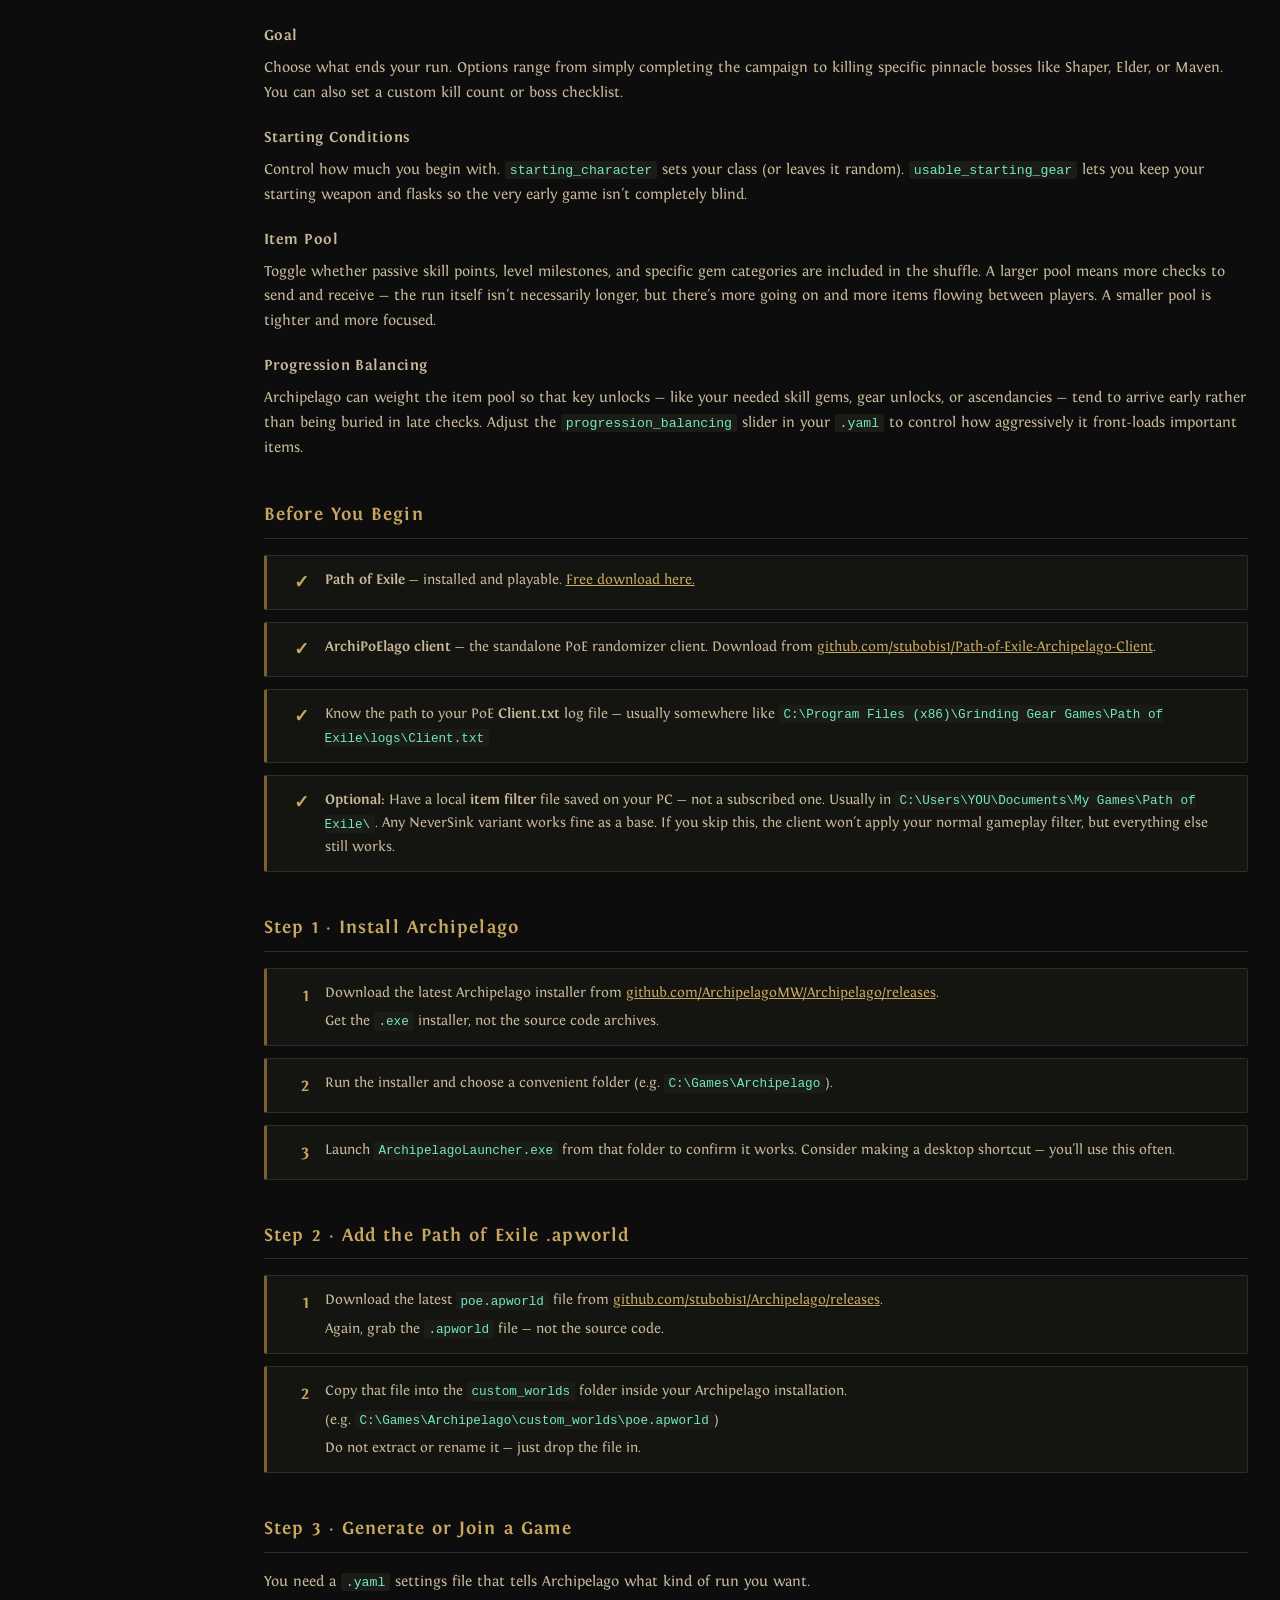
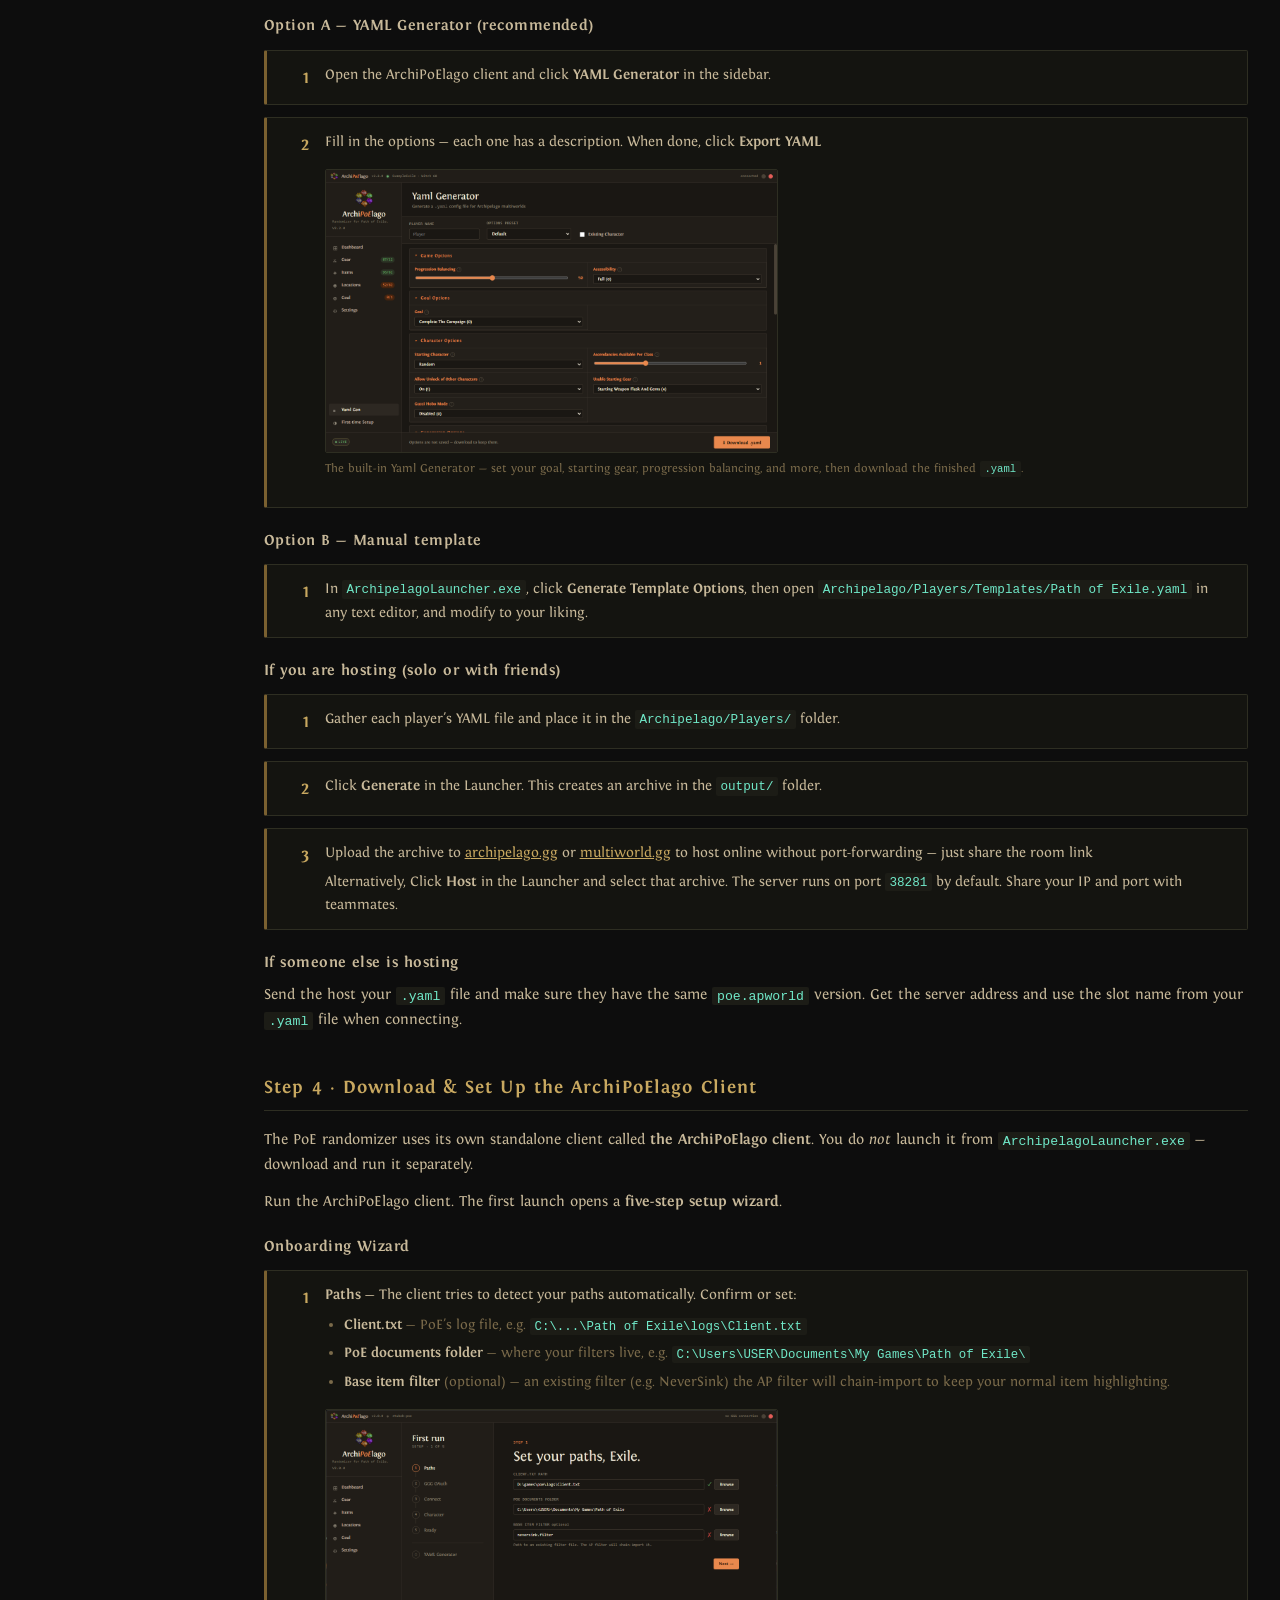
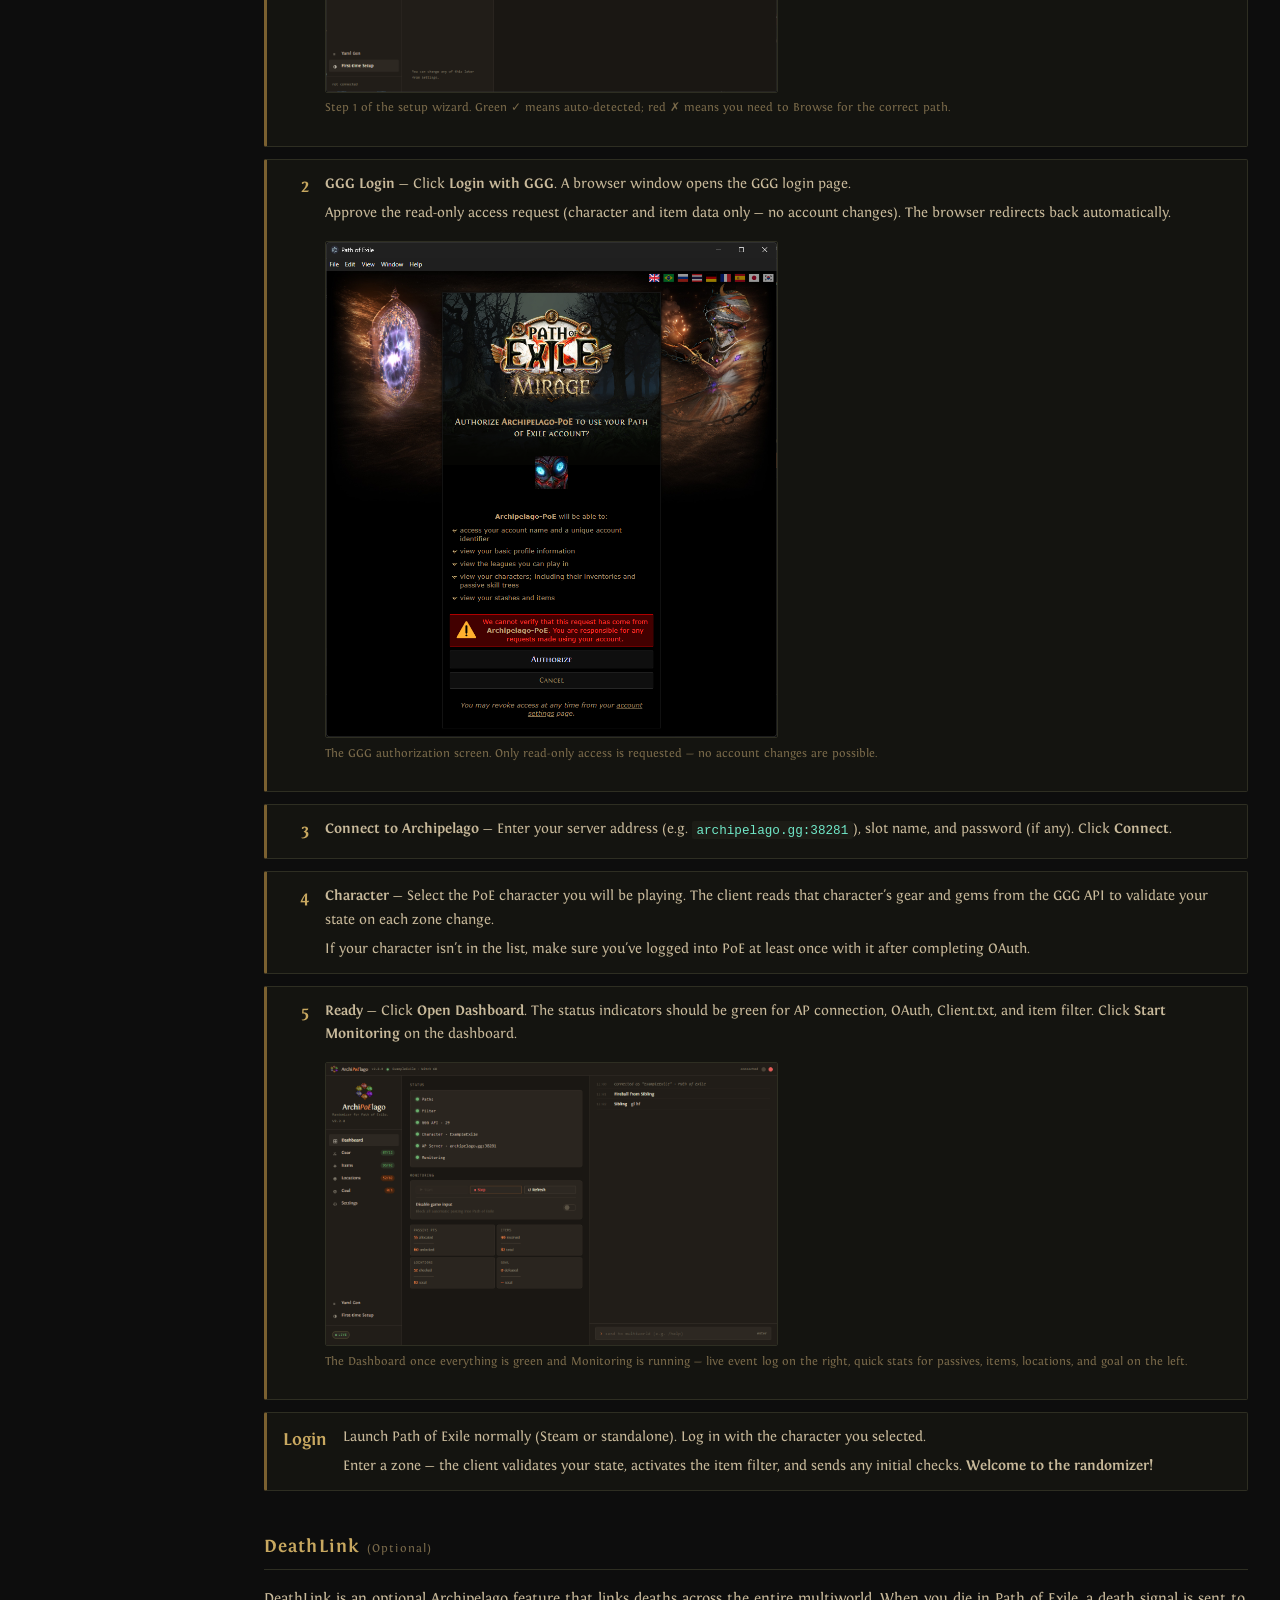
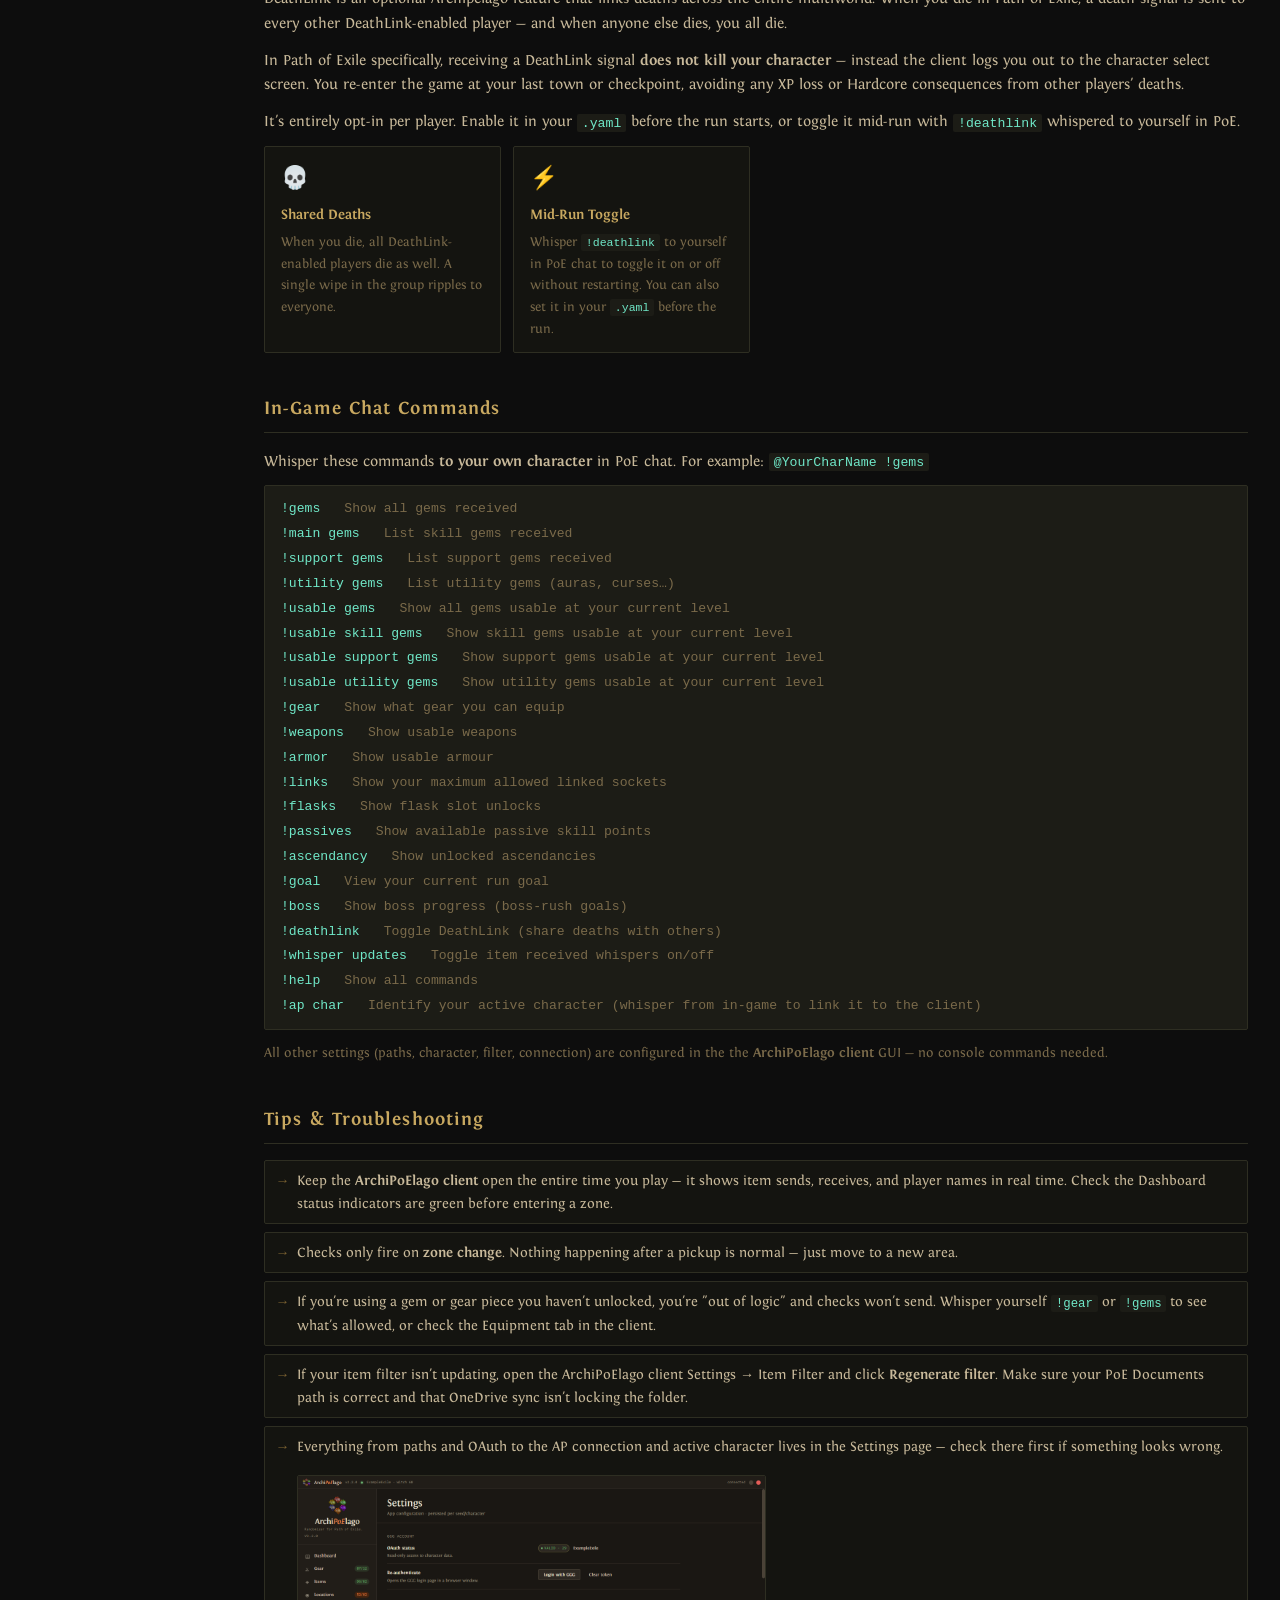
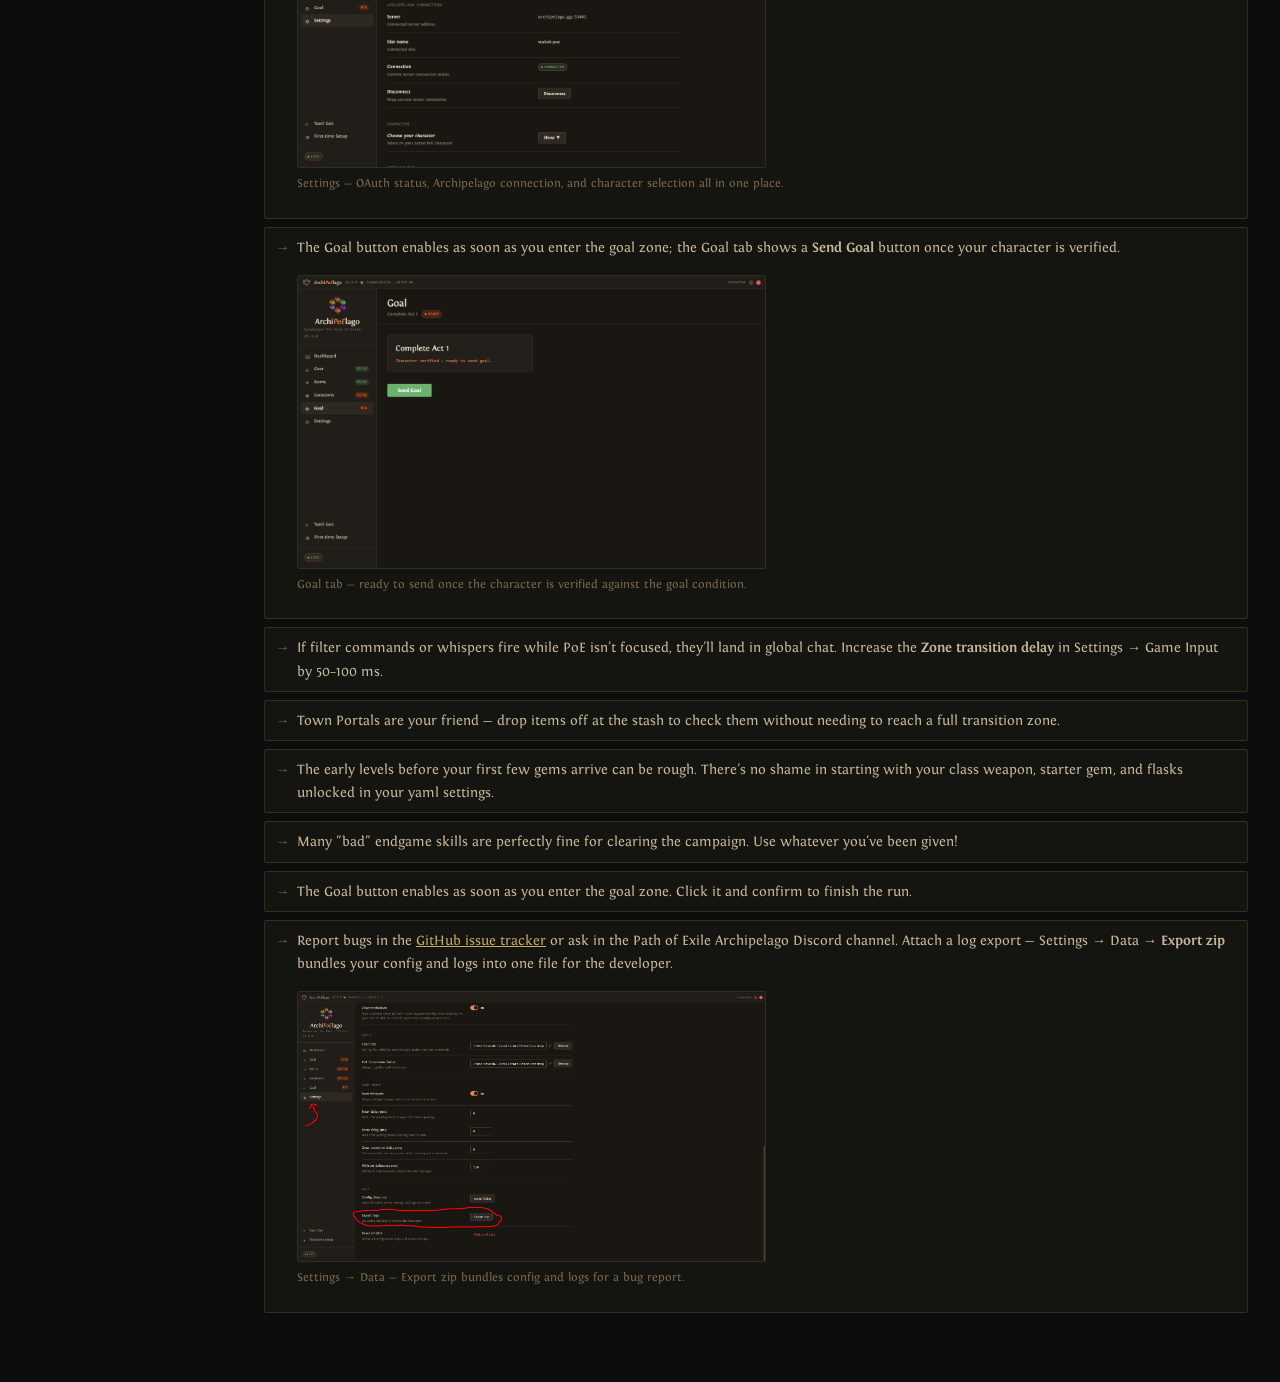
==== commit 25795b33: "update." ====
--- a/guide.html
+++ b/guide.html
@@ -488,8 +488,6 @@
     <p>Randomizer Setup &amp; Guide</p>
   </div>
   <nav id="header-nav" style="display:flex;gap:0.5rem">
-    <a href="index.html">Tracker</a>
-    <a href="options.html">Options</a>
     <a href="https://github.com/stubobis1/Archipelago/releases" target="_blank">Download</a>
   </nav>
 </div>
